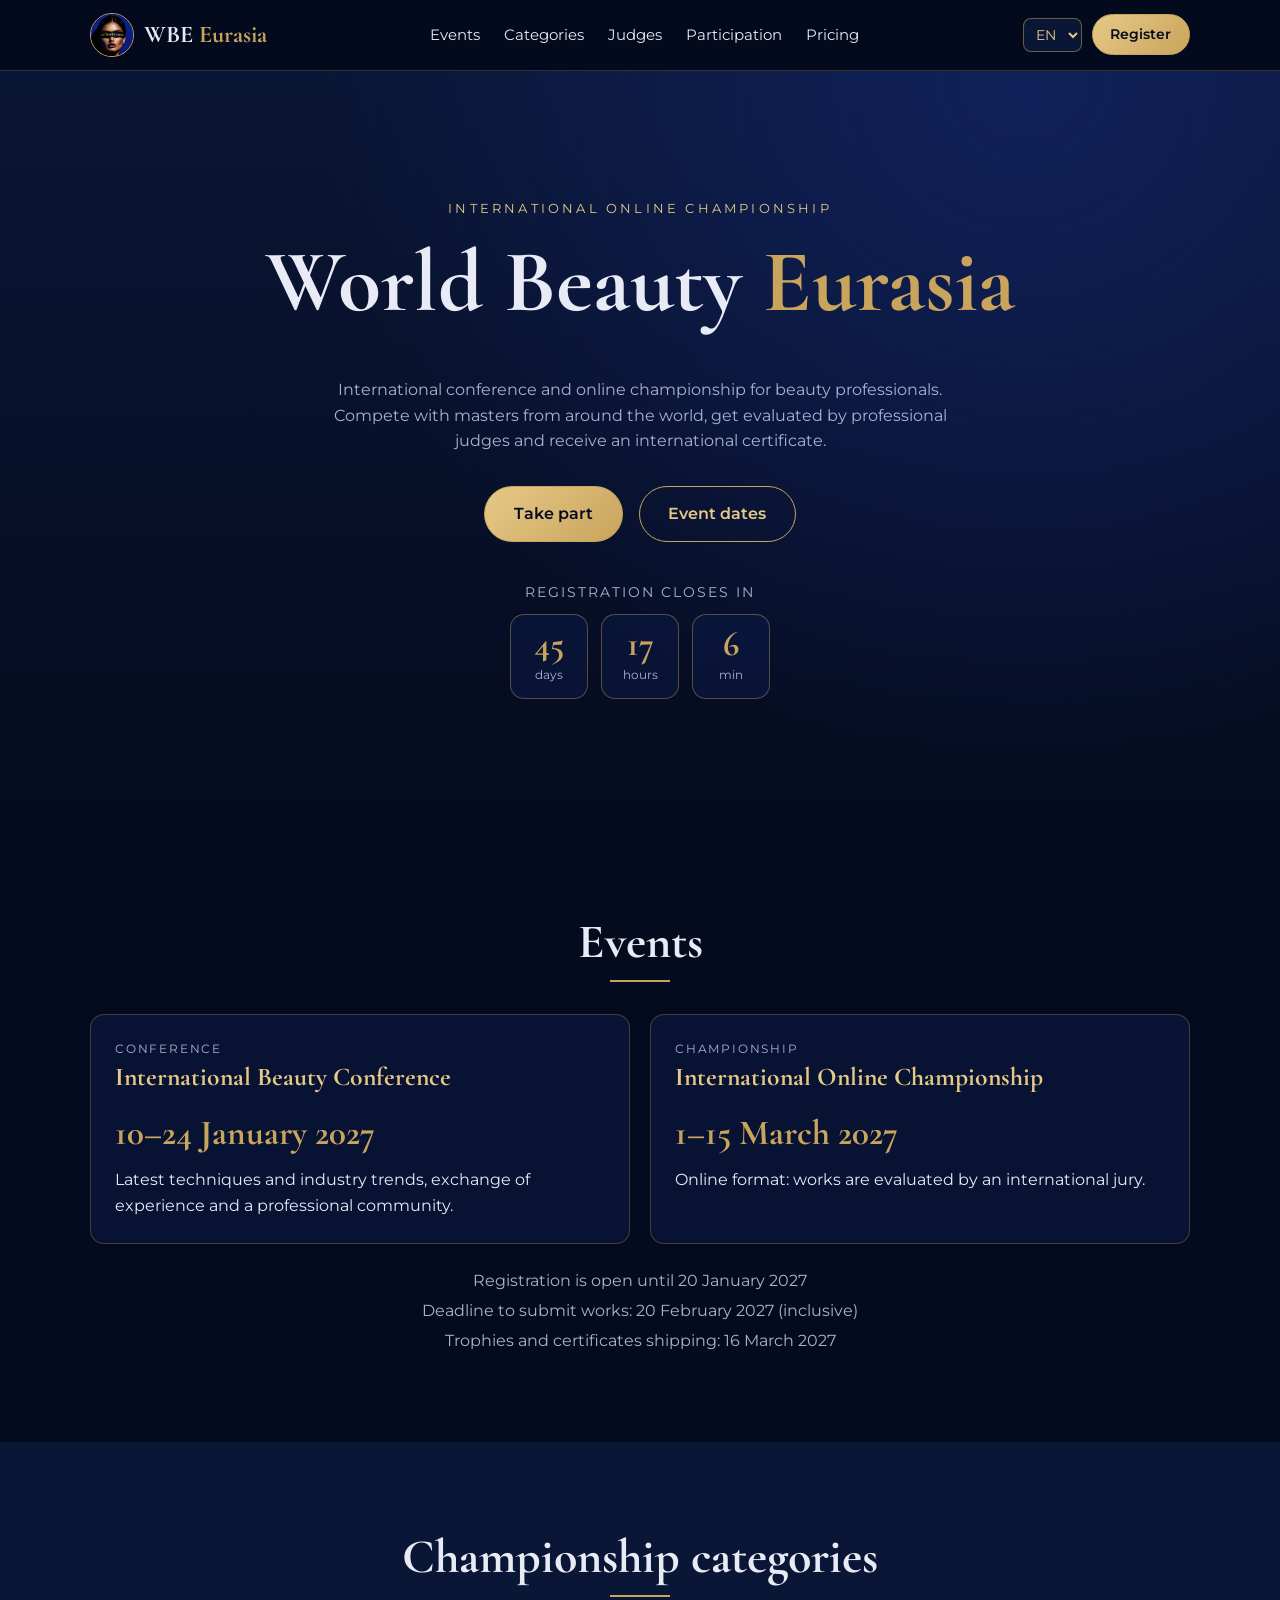
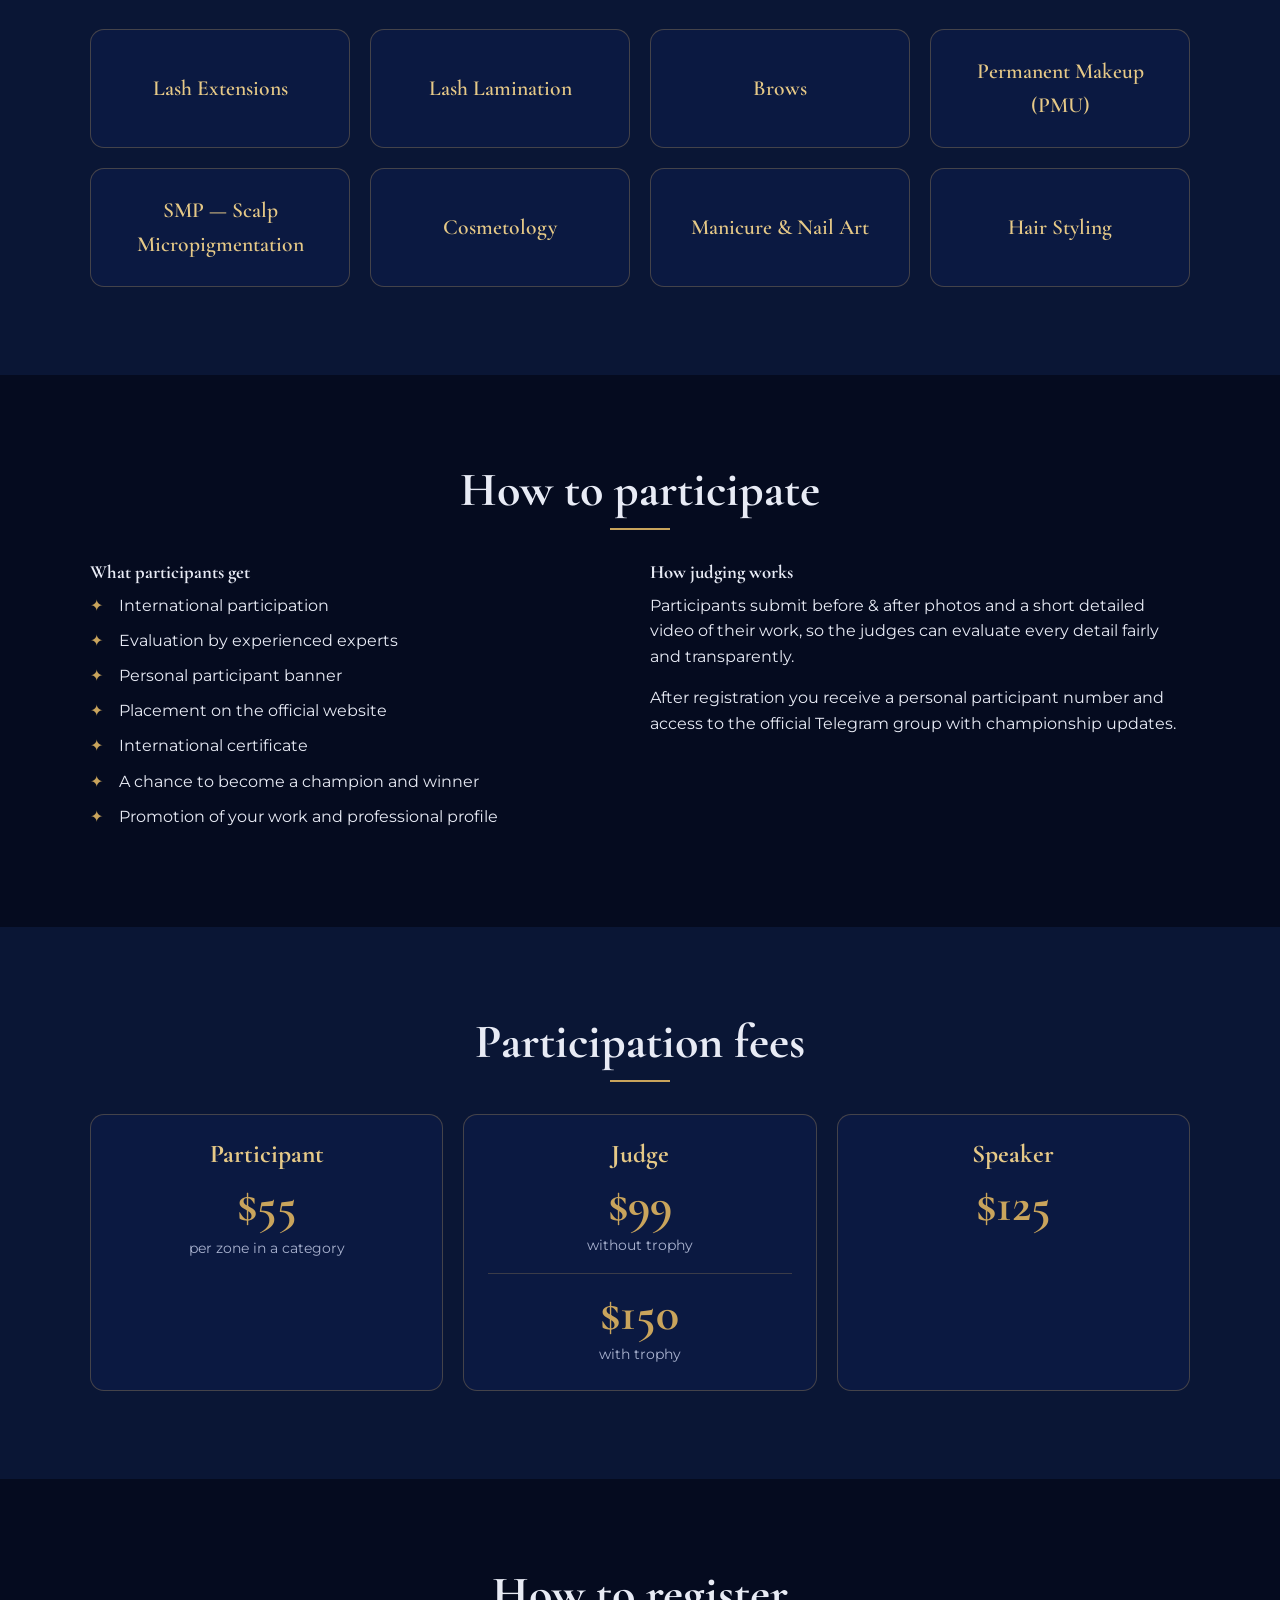
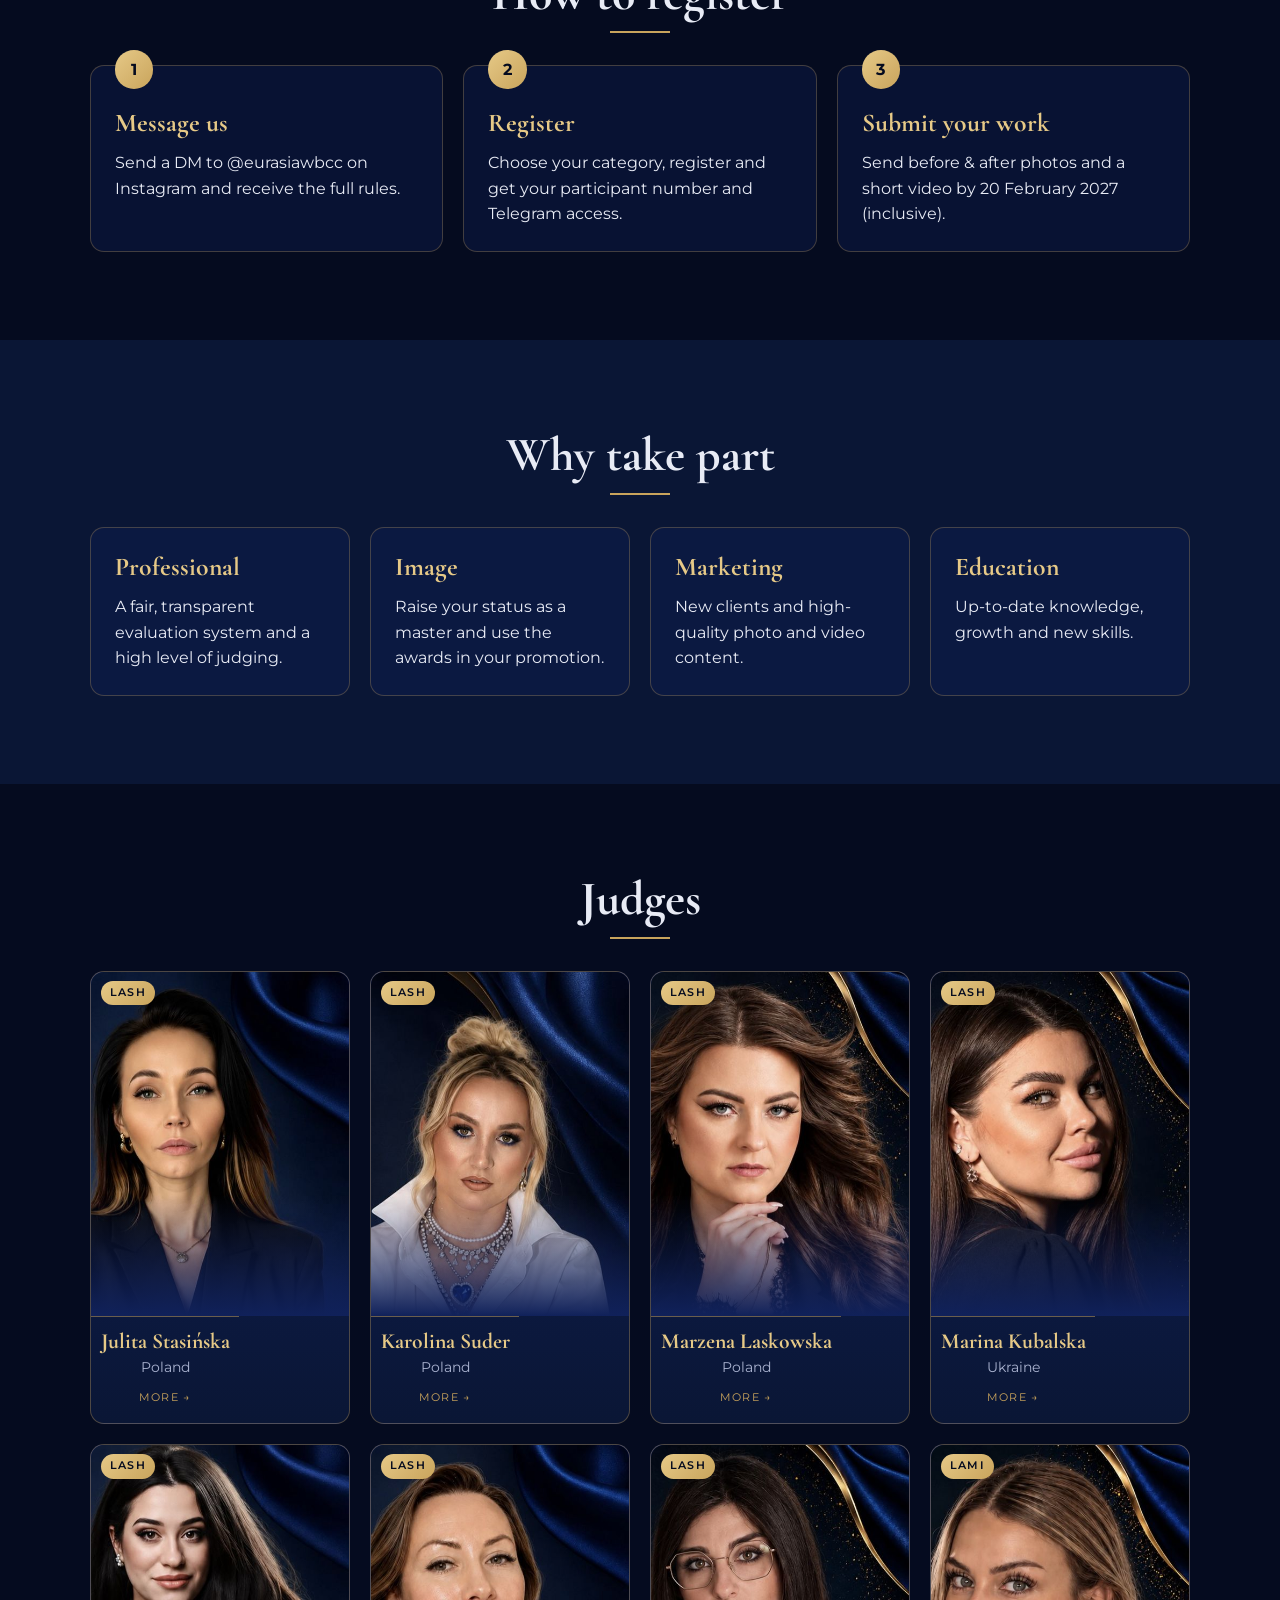
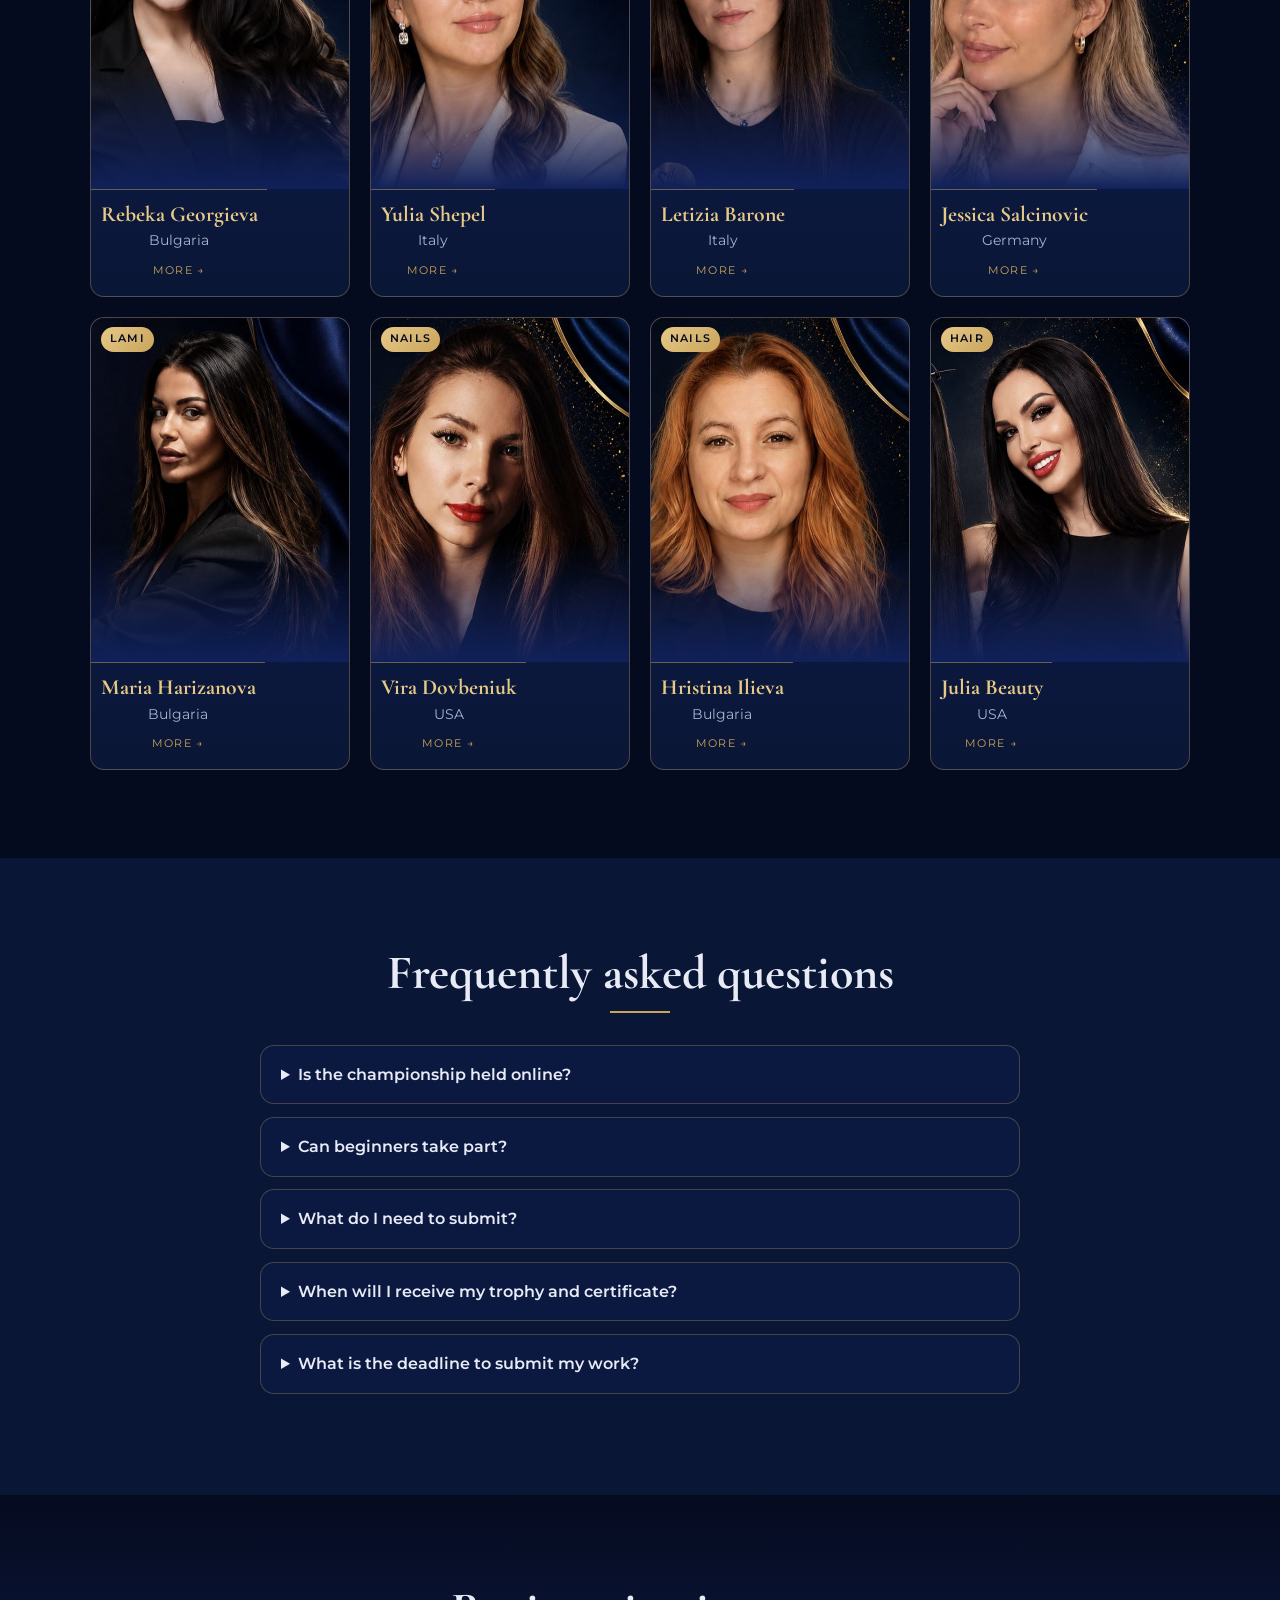
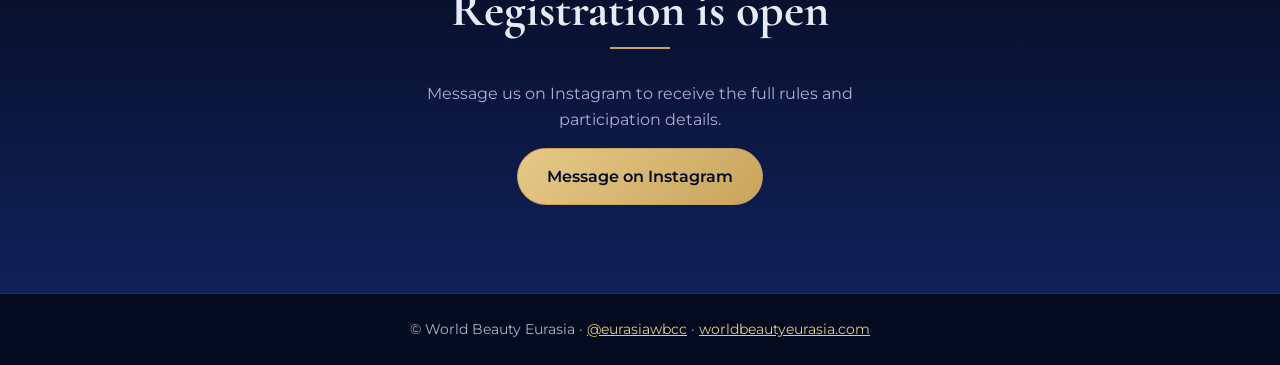
==== index.html @ cf385512 "add files" ====
<!DOCTYPE html>
<html lang="en">
<head>
  <meta charset="UTF-8">
  <meta name="viewport" content="width=device-width, initial-scale=1">
  <title>World Beauty Eurasia — International Online Beauty Championship</title>
  <meta name="description" content="World Beauty Eurasia: international conference and online beauty championship 2027. Lash, Brows, PMU, Nails, Hair and more. Dates, judges, participation.">
  <link rel="icon" type="image/png" href="img/favicon.png">
  <link rel="apple-touch-icon" href="img/logo.jpg">
  <link rel="preconnect" href="https://fonts.googleapis.com">
  <link rel="preconnect" href="https://fonts.gstatic.com" crossorigin>
  <link href="https://fonts.googleapis.com/css2?family=Cormorant+Garamond:wght@500;600;700&family=Montserrat:wght@400;500;600&display=swap" rel="stylesheet">
  <link rel="stylesheet" href="style.css">
  <script src="translations.js" defer></script>
  <script src="script.js" defer></script>
</head>
<body>

  <header class="header">
    <div class="container header__inner">
      <a class="logo" href="#top" aria-label="World Beauty Eurasia">
        <img class="logo__img" src="img/logo.jpg" alt="" width="256" height="256">
        <span class="logo__text">WBE <span class="logo__accent">Eurasia</span></span>
      </a>
      <nav class="nav" id="nav" aria-label="Main navigation">
        <a href="#events" data-i18n="nav.events"></a>
        <a href="#nominations" data-i18n="nav.nominations"></a>
        <a href="#judges" data-i18n="nav.judges"></a>
        <a href="#participation" data-i18n="nav.participation"></a>
        <a href="#pricing" data-i18n="nav.pricing"></a>
        <!-- Эта ссылка видна только в мобильном меню (на узких экранах кнопка в шапке скрыта) -->
        <a class="nav__register" href="#register" data-i18n="nav.register"></a>
      </nav>
      <div class="header__right">
        <select id="lang" class="lang" aria-label="Language">
          <option value="en">EN</option>
          <option value="ru">RU</option>
          <option value="de">DE</option>
          <option value="pl">PL</option>
          <option value="it">IT</option>
          <option value="fr">FR</option>
        </select>
        <a class="btn btn--small header__btn" href="#register" data-i18n="nav.register"></a>
        <button class="burger" id="burger" type="button" aria-expanded="false" aria-controls="nav" data-i18n-aria="nav.menu">
          <span></span><span></span><span></span>
        </button>
      </div>
    </div>
  </header>

  <main id="top">

    <!-- Hero -->
    <section class="hero">
      <div class="container hero__inner">
        <p class="eyebrow" data-i18n="hero.eyebrow"></p>
        <h1>World Beauty <span class="gold">Eurasia</span></h1>
        <p class="hero__text" data-i18n="hero.text"></p>
        <div class="hero__actions">
          <a class="btn" href="#register" data-i18n="hero.cta1"></a>
          <a class="btn btn--outline" href="#events" data-i18n="hero.cta2"></a>
        </div>

        <!-- Обратный отсчёт до конца регистрации (логика в script.js) -->
        <div class="countdown" id="countdown" hidden>
          <p class="countdown__title" data-i18n="count.title"></p>
          <div class="countdown__timer" id="countdown-timer">
            <div><span id="cd-d">0</span><small data-i18n="count.d"></small></div>
            <div><span id="cd-h">0</span><small data-i18n="count.h"></small></div>
            <div><span id="cd-m">0</span><small data-i18n="count.m"></small></div>
          </div>
          <p class="countdown__closed" id="countdown-closed" data-i18n="count.closed" hidden></p>
        </div>
      </div>
    </section>

    <!-- Events -->
    <section class="section" id="events">
      <div class="container">
        <h2 class="section__title" data-i18n="events.title"></h2>
        <div class="grid grid--2">
          <article class="card card--event">
            <p class="card__tag" data-i18n="events.conf.tag"></p>
            <h3 data-i18n="events.conf.name"></h3>
            <p class="card__date" data-i18n="events.conf.date"></p>
            <p data-i18n="events.conf.text"></p>
          </article>
          <article class="card card--event">
            <p class="card__tag" data-i18n="events.champ.tag"></p>
            <h3 data-i18n="events.champ.name"></h3>
            <p class="card__date" data-i18n="events.champ.date"></p>
            <p data-i18n="events.champ.text"></p>
          </article>
        </div>
        <ul class="notes list-reset">
          <li data-i18n="events.deadline"></li>
          <li data-i18n="events.submit"></li>
          <li data-i18n="events.ship"></li>
        </ul>
      </div>
    </section>

    <!-- Nominations -->
    <section class="section section--dark" id="nominations">
      <div class="container">
        <h2 class="section__title" data-i18n="nom.title"></h2>
        <ul class="grid grid--4 list-reset">
          <li class="card card--nom" data-i18n="nom.lash"></li>
          <li class="card card--nom" data-i18n="nom.lami"></li>
          <li class="card card--nom" data-i18n="nom.brows"></li>
          <li class="card card--nom" data-i18n="nom.pmu"></li>
          <li class="card card--nom" data-i18n="nom.smp"></li>
          <li class="card card--nom" data-i18n="nom.cosm"></li>
          <li class="card card--nom" data-i18n="nom.nails"></li>
          <li class="card card--nom" data-i18n="nom.hair"></li>
        </ul>
      </div>
    </section>

    <!-- Participation -->
    <section class="section" id="participation">
      <div class="container">
        <h2 class="section__title" data-i18n="part.title"></h2>
        <div class="grid grid--2">
          <div>
            <h3 data-i18n="part.benefits"></h3>
            <ul class="check-list">
              <li data-i18n="part.b1"></li>
              <li data-i18n="part.b2"></li>
              <li data-i18n="part.b3"></li>
              <li data-i18n="part.b4"></li>
              <li data-i18n="part.b5"></li>
              <li data-i18n="part.b6"></li>
              <li data-i18n="part.b7"></li>
            </ul>
          </div>
          <div>
            <h3 data-i18n="part.eval.title"></h3>
            <p data-i18n="part.eval.text"></p>
            <p data-i18n="part.after"></p>
          </div>
        </div>
      </div>
    </section>

    <!-- Pricing -->
    <section class="section section--dark" id="pricing">
      <div class="container">
        <h2 class="section__title" data-i18n="pricing.title"></h2>
        <div class="grid grid--3">
          <article class="card price-card">
            <h3 data-i18n="pricing.participant"></h3>
            <p class="price-card__amount">$55</p>
            <p class="price-card__note" data-i18n="pricing.perzone"></p>
          </article>
          <article class="card price-card">
            <h3 data-i18n="pricing.judge"></h3>
            <ul class="price-card__rows list-reset">
              <li><span class="price-card__amount">$99</span><small data-i18n="pricing.notrophy"></small></li>
              <li><span class="price-card__amount">$150</span><small data-i18n="pricing.trophy"></small></li>
            </ul>
          </article>
          <article class="card price-card">
            <h3 data-i18n="pricing.speaker"></h3>
            <p class="price-card__amount">$125</p>
          </article>
        </div>
      </div>
    </section>

    <!-- Registration steps -->
    <section class="section">
      <div class="container">
        <h2 class="section__title" data-i18n="steps.title"></h2>
        <ol class="grid grid--3 list-reset steps">
          <li class="card step">
            <span class="step__num" aria-hidden="true">1</span>
            <h3 data-i18n="steps.1.t"></h3>
            <p data-i18n="steps.1.p"></p>
          </li>
          <li class="card step">
            <span class="step__num" aria-hidden="true">2</span>
            <h3 data-i18n="steps.2.t"></h3>
            <p data-i18n="steps.2.p"></p>
          </li>
          <li class="card step">
            <span class="step__num" aria-hidden="true">3</span>
            <h3 data-i18n="steps.3.t"></h3>
            <p data-i18n="steps.3.p"></p>
          </li>
        </ol>
      </div>
    </section>

    <!-- Why participate -->
    <section class="section section--dark">
      <div class="container">
        <h2 class="section__title" data-i18n="why.title"></h2>
        <div class="grid grid--4">
          <article class="card"><h3 data-i18n="why.1.t"></h3><p data-i18n="why.1.p"></p></article>
          <article class="card"><h3 data-i18n="why.2.t"></h3><p data-i18n="why.2.p"></p></article>
          <article class="card"><h3 data-i18n="why.3.t"></h3><p data-i18n="why.3.p"></p></article>
          <article class="card"><h3 data-i18n="why.4.t"></h3><p data-i18n="why.4.p"></p></article>
        </div>
      </div>
    </section>

    <!-- Judges -->
    <section class="section" id="judges">
      <div class="container">
        <h2 class="section__title" data-i18n="judges.title"></h2>
        <!-- Карточка судьи: кнопка открывает окно (dialog внизу страницы). Регалии лежат в скрытых .judge__bio, по блоку на каждый язык (атрибут lang) -->
        <ul class="grid grid--4 list-reset judges">
          <li>
            <button class="judge" type="button">
              <span class="judge__frame">
                <img class="judge__photo" src="img/judges/julita-stasinska.jpg" alt="" width="480" height="640" loading="lazy">
                <span class="judge__role" data-i18n="role.lash"></span>
              </span>
              <span class="judge__info">
                <span class="judge__name">Julita Stasińska</span>
                <span class="judge__meta" data-i18n="c.pl"></span>
                <span class="judge__more" data-i18n="judges.more"></span>
              </span>
            </button>
            <div class="judge__bio" lang="en" hidden>
              <a class="judge__ig" href="https://www.instagram.com/julitastasinska_instructor/" target="_blank" rel="noopener">@julitastasinska_instructor</a>
              <p>Julita Stasińska is a lash stylist, an instructor in lash styling, and the founder of the Diamond Lash brand in Poland. She specializes in creating the „Perfect Line” effect, a technique upon which she has based her own proprietary training programs. Her passion lies in volume styling, creating intensely black lashes, crafting perfectly executed fans, and achieving a flawlessly even lash line.</p>
              <p>In her work, she prioritizes precision, meticulous attention to detail, and the highest quality of execution. She trains lash stylists on a daily basis, helping them refine their techniques and achieve results that are both more aesthetically pleasing and longer-lasting. She is dedicated to sharing her knowledge and experience, inspiring other stylists to pursue continuous professional growth and raise standards within the beauty industry.</p>
            </div>
            <div class="judge__bio" lang="ru" hidden>
              <a class="judge__ig" href="https://www.instagram.com/julitastasinska_instructor/" target="_blank" rel="noopener">@julitastasinska_instructor</a>
              <p>Julita Stasińska — лэшмейкер, инструктор по наращиванию ресниц и основательница бренда Diamond Lash в Польше. Она специализируется на эффекте «Perfect Line» — технике, на которой построены её авторские обучающие программы. Её страсть — объёмное наращивание: насыщенно-чёрные ресницы, идеально выполненные пучки и безупречно ровная линия ресниц.</p>
              <p>В работе она ставит на первое место точность, тщательное внимание к деталям и высочайшее качество исполнения. Каждый день она обучает лэшмейкеров, помогая им совершенствовать технику и добиваться результата, который выглядит эстетичнее и держится дольше. Она с радостью делится знаниями и опытом, вдохновляя других мастеров на постоянный профессиональный рост и повышение стандартов в индустрии красоты.</p>
            </div>
            <div class="judge__bio" lang="de" hidden>
              <a class="judge__ig" href="https://www.instagram.com/julitastasinska_instructor/" target="_blank" rel="noopener">@julitastasinska_instructor</a>
              <p>Julita Stasińska ist Lash-Stylistin, Trainerin für Wimpernverlängerung und Gründerin der Marke Diamond Lash in Polen. Sie ist auf den „Perfect Line“-Effekt spezialisiert – eine Technik, auf der ihre eigenen Schulungsprogramme basieren. Ihre Leidenschaft gilt dem Volumen-Styling: intensiv schwarze Wimpern, perfekt gearbeitete Fächer und eine makellos gleichmäßige Wimpernlinie.</p>
              <p>Bei ihrer Arbeit stehen Präzision, akribische Liebe zum Detail und höchste Ausführungsqualität an erster Stelle. Sie schult täglich Lash-Stylistinnen und hilft ihnen, ihre Technik zu verfeinern und Ergebnisse zu erzielen, die ästhetischer und langlebiger sind. Mit Hingabe gibt sie ihr Wissen und ihre Erfahrung weiter und inspiriert andere Stylistinnen zu stetiger beruflicher Weiterentwicklung und höheren Standards in der Beauty-Branche.</p>
            </div>
            <div class="judge__bio" lang="pl" hidden>
              <a class="judge__ig" href="https://www.instagram.com/julitastasinska_instructor/" target="_blank" rel="noopener">@julitastasinska_instructor</a>
              <p>Julita Stasińska jest stylistką rzęs, instruktorką stylizacji rzęs i założycielką marki Diamond Lash w Polsce. Specjalizuje się w efekcie „Perfect Line” – technice, na której oparła własne autorskie programy szkoleniowe. Jej pasją jest stylizacja objętościowa: intensywnie czarne rzęsy, perfekcyjnie wykonane kępki i idealnie równa linia rzęs.</p>
              <p>W pracy stawia na precyzję, dbałość o każdy szczegół i najwyższą jakość wykonania. Na co dzień szkoli stylistki rzęs, pomagając im doskonalić technikę i osiągać efekty bardziej estetyczne i trwalsze. Chętnie dzieli się wiedzą i doświadczeniem, inspirując inne stylistki do ciągłego rozwoju zawodowego i podnoszenia standardów w branży beauty.</p>
            </div>
            <div class="judge__bio" lang="it" hidden>
              <a class="judge__ig" href="https://www.instagram.com/julitastasinska_instructor/" target="_blank" rel="noopener">@julitastasinska_instructor</a>
              <p>Julita Stasińska è lash stylist, istruttrice di extension ciglia e fondatrice del brand Diamond Lash in Polonia. È specializzata nell&#x27;effetto «Perfect Line», una tecnica su cui ha costruito i propri programmi formativi. La sua passione è il volume: ciglia di un nero intenso, ventagli eseguiti alla perfezione e una linea ciglia impeccabilmente uniforme.</p>
              <p>Nel suo lavoro mette al primo posto la precisione, la cura meticolosa dei dettagli e la massima qualità di esecuzione. Forma ogni giorno lash stylist, aiutandole a perfezionare la tecnica e a ottenere risultati più estetici e duraturi. Condivide con passione le sue conoscenze e la sua esperienza, ispirando altre professioniste a crescere costantemente e ad alzare gli standard del settore beauty.</p>
            </div>
            <div class="judge__bio" lang="fr" hidden>
              <a class="judge__ig" href="https://www.instagram.com/julitastasinska_instructor/" target="_blank" rel="noopener">@julitastasinska_instructor</a>
              <p>Julita Stasińska est styliste de cils, formatrice en extension de cils et fondatrice de la marque Diamond Lash en Pologne. Elle est spécialisée dans l&#x27;effet « Perfect Line », une technique sur laquelle reposent ses propres programmes de formation. Sa passion : le volume, avec des cils d&#x27;un noir intense, des bouquets parfaitement réalisés et une ligne de cils d&#x27;une régularité irréprochable.</p>
              <p>Dans son travail, elle privilégie la précision, une attention minutieuse aux détails et une exécution de la plus haute qualité. Elle forme chaque jour des stylistes de cils et les aide à perfectionner leur technique pour obtenir des résultats plus esthétiques et plus durables. Elle partage volontiers son savoir et son expérience, incitant les autres stylistes à progresser sans cesse et à élever les standards du secteur de la beauté.</p>
            </div>
          </li>
          <li>
            <button class="judge" type="button">
              <span class="judge__frame">
                <img class="judge__photo" src="img/judges/karolina-suder.jpg" alt="" width="480" height="640" loading="lazy">
                <span class="judge__role" data-i18n="role.lash"></span>
              </span>
              <span class="judge__info">
                <span class="judge__name">Karolina Suder</span>
                <span class="judge__meta" data-i18n="c.pl"></span>
                <span class="judge__more" data-i18n="judges.more"></span>
              </span>
            </button>
            <div class="judge__bio" lang="en" hidden>
              <a class="judge__ig" href="https://www.instagram.com/lash_mi_kaja/" target="_blank" rel="noopener">@lash_mi_kaja</a>
              <p class="judge__tagline">Lash Mi Kaja</p>
              <ul>
                <li>Independent Instructor</li>
                <li>Owner of the Lash Mi Kaja salon in Myślenice</li>
                <li>Brand Ambassador Rzesownia_sklep</li>
                <li>Ambassador sabrija_store</li>
                <li>In the beauty industry for 10 years</li>
                <li>Trained as a makeup artist and educator</li>
                <li>Completed studies at the Faculty of Medicine: Trainer Linergist and Cosmetologist</li>
                <li>10-time winner of the Eyelash and Brow Styling Championships Online and In-Person</li>
                <li>1st&nbsp;Place in the Beauty Champions Poll - Eyelash Stylist of the Year in the Małopolska Voivodeship 2020</li>
                <li>In addition to eyelashes and eyebrows, she also specializes in Permanent Makeup.</li>
                <li>She constantly improves her qualifications by participating in conferences and training.</li>
                <li>Junior Judge International Eyelash and Brow Styling Championships Global Lash Brow Action</li>
                <li>Judge Lashes New York online</li>
                <li>Judge Lashes Global Spanish Beauty Cap</li>
                <li>Judge wbc_beauty_champ</li>
                <li>Judge Lash and Brow Talent</li>
                <li>Judge your_awards</li>
                <li>Judge Global Lash Brown Action PLATO</li>
              </ul>
            </div>
            <div class="judge__bio" lang="ru" hidden>
              <a class="judge__ig" href="https://www.instagram.com/lash_mi_kaja/" target="_blank" rel="noopener">@lash_mi_kaja</a>
              <p class="judge__tagline">Lash Mi Kaja</p>
              <ul>
                <li>Независимый инструктор</li>
                <li>Владелица салона Lash Mi Kaja в Мысленице</li>
                <li>Амбассадор бренда Rzesownia_sklep</li>
                <li>Амбассадор sabrija_store</li>
                <li>10 лет в индустрии красоты</li>
                <li>Обучалась как визажист и преподаватель</li>
                <li>Окончила медицинский факультет: тренер-линергист и косметолог</li>
                <li>10-кратная победительница чемпионатов по наращиванию ресниц и оформлению бровей (онлайн и офлайн)</li>
                <li>1-е&nbsp;место в опросе Beauty Champions — «Лэшмейкер года» в Малопольском воеводстве 2020</li>
                <li>Помимо ресниц и бровей, специализируется на перманентном макияже</li>
                <li>Постоянно повышает квалификацию на конференциях и обучениях</li>
                <li>Младший судья международных чемпионатов по наращиванию ресниц и оформлению бровей Global Lash Brow Action</li>
                <li>Судья Lashes New York online</li>
                <li>Судья Lashes Global Spanish Beauty Cap</li>
                <li>Судья wbc_beauty_champ</li>
                <li>Судья Lash and Brow Talent</li>
                <li>Судья your_awards</li>
                <li>Судья Global Lash Brown Action PLATO</li>
              </ul>
            </div>
            <div class="judge__bio" lang="de" hidden>
              <a class="judge__ig" href="https://www.instagram.com/lash_mi_kaja/" target="_blank" rel="noopener">@lash_mi_kaja</a>
              <p class="judge__tagline">Lash Mi Kaja</p>
              <ul>
                <li>Unabhängige Trainerin</li>
                <li>Inhaberin des Salons Lash Mi Kaja in Myślenice</li>
                <li>Markenbotschafterin Rzesownia_sklep</li>
                <li>Botschafterin sabrija_store</li>
                <li>Seit 10 Jahren in der Beauty-Branche</li>
                <li>Ausgebildet als Make-up-Artist und Trainerin</li>
                <li>Studium an der Medizinischen Fakultät: Linergistin-Trainerin und Kosmetikerin</li>
                <li>10-fache Siegerin bei Meisterschaften für Wimpern- und Augenbrauenstyling (online und vor Ort)</li>
                <li>1.&nbsp;Platz bei der Umfrage Beauty Champions – Wimpernstylistin des Jahres in der Woiwodschaft Kleinpolen 2020</li>
                <li>Neben Wimpern und Augenbrauen ist sie auch auf Permanent Make-up spezialisiert.</li>
                <li>Sie bildet sich ständig auf Konferenzen und Schulungen weiter.</li>
                <li>Junior-Jurorin bei den internationalen Meisterschaften für Wimpern- und Augenbrauenstyling Global Lash Brow Action</li>
                <li>Jurorin Lashes New York online</li>
                <li>Jurorin Lashes Global Spanish Beauty Cap</li>
                <li>Jurorin wbc_beauty_champ</li>
                <li>Jurorin Lash and Brow Talent</li>
                <li>Jurorin your_awards</li>
                <li>Jurorin Global Lash Brown Action PLATO</li>
              </ul>
            </div>
            <div class="judge__bio" lang="pl" hidden>
              <a class="judge__ig" href="https://www.instagram.com/lash_mi_kaja/" target="_blank" rel="noopener">@lash_mi_kaja</a>
              <p class="judge__tagline">Lash Mi Kaja</p>
              <ul>
                <li>Niezależna instruktorka</li>
                <li>Właścicielka salonu Lash Mi Kaja w Myślenicach</li>
                <li>Ambasadorka marki Rzesownia_sklep</li>
                <li>Ambasadorka sabrija_store</li>
                <li>10 lat w branży beauty</li>
                <li>Wykształcona jako makijażystka i edukatorka</li>
                <li>Ukończone studia na Wydziale Lekarskim: trener linergistka i kosmetolog</li>
                <li>10-krotna zwyciężczyni Mistrzostw Stylizacji Rzęs i Brwi online i stacjonarnie</li>
                <li>1.&nbsp;miejsce w plebiscycie Beauty Champions – Stylistka Rzęs Roku w województwie małopolskim 2020</li>
                <li>Oprócz rzęs i brwi specjalizuje się także w makijażu permanentnym.</li>
                <li>Stale podnosi kwalifikacje, uczestnicząc w konferencjach i szkoleniach.</li>
                <li>Junior Judge Międzynarodowych Mistrzostw Stylizacji Rzęs i Brwi Global Lash Brow Action</li>
                <li>Sędzia Lashes New York online</li>
                <li>Sędzia Lashes Global Spanish Beauty Cap</li>
                <li>Sędzia wbc_beauty_champ</li>
                <li>Sędzia Lash and Brow Talent</li>
                <li>Sędzia your_awards</li>
                <li>Sędzia Global Lash Brown Action PLATO</li>
              </ul>
            </div>
            <div class="judge__bio" lang="it" hidden>
              <a class="judge__ig" href="https://www.instagram.com/lash_mi_kaja/" target="_blank" rel="noopener">@lash_mi_kaja</a>
              <p class="judge__tagline">Lash Mi Kaja</p>
              <ul>
                <li>Istruttrice indipendente</li>
                <li>Titolare del salone Lash Mi Kaja a Myślenice</li>
                <li>Brand ambassador Rzesownia_sklep</li>
                <li>Ambassador sabrija_store</li>
                <li>Da 10 anni nel settore beauty</li>
                <li>Formata come make-up artist ed educatrice</li>
                <li>Studi presso la Facoltà di Medicina: trainer linergista e cosmetologa</li>
                <li>10 volte vincitrice dei campionati di extension ciglia e styling sopracciglia, online e dal vivo</li>
                <li>1°&nbsp;posto nel sondaggio Beauty Champions – Lash Stylist dell&#x27;anno nel Voivodato della Piccola Polonia 2020</li>
                <li>Oltre a ciglia e sopracciglia, è specializzata anche nel trucco permanente.</li>
                <li>Aggiorna costantemente le sue competenze partecipando a conferenze e corsi.</li>
                <li>Junior judge dei campionati internazionali di extension ciglia e styling sopracciglia Global Lash Brow Action</li>
                <li>Giudice Lashes New York online</li>
                <li>Giudice Lashes Global Spanish Beauty Cap</li>
                <li>Giudice wbc_beauty_champ</li>
                <li>Giudice Lash and Brow Talent</li>
                <li>Giudice your_awards</li>
                <li>Giudice Global Lash Brown Action PLATO</li>
              </ul>
            </div>
            <div class="judge__bio" lang="fr" hidden>
              <a class="judge__ig" href="https://www.instagram.com/lash_mi_kaja/" target="_blank" rel="noopener">@lash_mi_kaja</a>
              <p class="judge__tagline">Lash Mi Kaja</p>
              <ul>
                <li>Formatrice indépendante</li>
                <li>Propriétaire du salon Lash Mi Kaja à Myślenice</li>
                <li>Ambassadrice de la marque Rzesownia_sklep</li>
                <li>Ambassadrice sabrija_store</li>
                <li>10 ans dans le secteur de la beauté</li>
                <li>Formée comme maquilleuse et formatrice</li>
                <li>Études à la Faculté de médecine : formatrice linergiste et cosmétologue</li>
                <li>10 fois lauréate de championnats d&#x27;extension de cils et de restructuration des sourcils, en ligne et en présentiel</li>
                <li>1re&nbsp;place du sondage Beauty Champions – Styliste de cils de l&#x27;année en Petite-Pologne 2020</li>
                <li>En plus des cils et des sourcils, elle est également spécialisée en maquillage permanent.</li>
                <li>Elle se perfectionne en permanence lors de conférences et de formations.</li>
                <li>Juge junior des championnats internationaux de cils et sourcils Global Lash Brow Action</li>
                <li>Juge Lashes New York online</li>
                <li>Juge Lashes Global Spanish Beauty Cap</li>
                <li>Juge wbc_beauty_champ</li>
                <li>Juge Lash and Brow Talent</li>
                <li>Juge your_awards</li>
                <li>Juge Global Lash Brown Action PLATO</li>
              </ul>
            </div>
          </li>
          <li>
            <button class="judge" type="button">
              <span class="judge__frame">
                <img class="judge__photo" src="img/judges/marzena-laskowska.jpg" alt="" width="480" height="640" loading="lazy">
                <span class="judge__role" data-i18n="role.lash"></span>
              </span>
              <span class="judge__info">
                <span class="judge__name">Marzena Laskowska</span>
                <span class="judge__meta" data-i18n="c.pl"></span>
                <span class="judge__more" data-i18n="judges.more"></span>
              </span>
            </button>
            <div class="judge__bio" hidden>
              <a class="judge__ig" href="https://www.instagram.com/lashes.by.laskowska.marzena/" target="_blank" rel="noopener">@lashes.by.laskowska.marzena</a>
            </div>
          </li>
          <li>
            <button class="judge" type="button">
              <span class="judge__frame">
                <img class="judge__photo" src="img/judges/marina-kubalska.jpg" alt="" width="480" height="640" loading="lazy">
                <span class="judge__role" data-i18n="role.lash"></span>
              </span>
              <span class="judge__info">
                <span class="judge__name">Marina Kubalska</span>
                <span class="judge__meta" data-i18n="c.ua"></span>
                <span class="judge__more" data-i18n="judges.more"></span>
              </span>
            </button>
            <div class="judge__bio" lang="en" hidden>
              <a class="judge__ig" href="https://www.instagram.com/kubalskaya_lashmaker/" target="_blank" rel="noopener">@kubalskaya_lashmaker</a>
              <p class="judge__tagline">International Lash Expert • Trainer • Judge • Speaker</p>
              <ul>
                <li>Expert in the EYELINER / “Cat-Eye” effect</li>
                <li>Trainer in foundation courses and advanced professional programs</li>
                <li>International Championship Winner</li>
                <li>Judge at international beauty championships</li>
                <li>Speaker at professional conferences and beauty events</li>
                <li>Over 10 years of professional experience in the beauty industry</li>
                <li>Hundreds of students worldwide, including lash artists who have built successful careers and won prizes at international championships</li>
                <li>Brand Ambassador for Lash Zone</li>
              </ul>
              <p>I don’t simply teach techniques — I share real-world experience, a systematic approach, and professional mindset that help lash artists take their skills and careers to the next level.</p>
            </div>
            <div class="judge__bio" lang="ru" hidden>
              <a class="judge__ig" href="https://www.instagram.com/kubalskaya_lashmaker/" target="_blank" rel="noopener">@kubalskaya_lashmaker</a>
              <p class="judge__tagline">Международный эксперт по ресницам • Тренер • Судья • Спикер</p>
              <ul>
                <li>Эксперт по эффекту EYELINER / «Cat-Eye» («кошачий глаз»)</li>
                <li>Тренер базовых курсов и продвинутых профессиональных программ</li>
                <li>Победительница международных чемпионатов</li>
                <li>Судья международных чемпионатов красоты</li>
                <li>Спикер профессиональных конференций и бьюти-мероприятий</li>
                <li>Более 10 лет профессионального опыта в индустрии красоты</li>
                <li>Сотни учениц по всему миру, в том числе лэшмейкеры, которые построили успешную карьеру и заняли призовые места на международных чемпионатах</li>
                <li>Амбассадор бренда Lash Zone</li>
              </ul>
              <p>Я не просто учу технике — я делюсь реальным опытом, системным подходом и профессиональным мышлением, которые помогают лэшмейкерам вывести навыки и карьеру на новый уровень.</p>
            </div>
            <div class="judge__bio" lang="de" hidden>
              <a class="judge__ig" href="https://www.instagram.com/kubalskaya_lashmaker/" target="_blank" rel="noopener">@kubalskaya_lashmaker</a>
              <p class="judge__tagline">Internationale Lash-Expertin • Trainerin • Jurorin • Speakerin</p>
              <ul>
                <li>Expertin für den EYELINER-/„Cat-Eye“-Effekt</li>
                <li>Trainerin für Grundkurse und fortgeschrittene Profi-Programme</li>
                <li>Siegerin internationaler Meisterschaften</li>
                <li>Jurorin bei internationalen Beauty-Meisterschaften</li>
                <li>Speakerin auf Fachkonferenzen und Beauty-Events</li>
                <li>Über 10 Jahre Berufserfahrung in der Beauty-Branche</li>
                <li>Hunderte Schülerinnen weltweit, darunter Lash-Artists, die erfolgreiche Karrieren aufgebaut und Preise bei internationalen Meisterschaften gewonnen haben</li>
                <li>Markenbotschafterin für Lash Zone</li>
              </ul>
              <p>Ich vermittle nicht nur Techniken – ich teile echte Praxiserfahrung, einen systematischen Ansatz und eine professionelle Denkweise, die Lash-Artists helfen, ihre Fähigkeiten und ihre Karriere auf das nächste Level zu bringen.</p>
            </div>
            <div class="judge__bio" lang="pl" hidden>
              <a class="judge__ig" href="https://www.instagram.com/kubalskaya_lashmaker/" target="_blank" rel="noopener">@kubalskaya_lashmaker</a>
              <p class="judge__tagline">Międzynarodowa ekspertka stylizacji rzęs • Trenerka • Sędzia • Prelegentka</p>
              <ul>
                <li>Ekspertka efektu EYELINER / „Cat-Eye” (kocie oko)</li>
                <li>Trenerka kursów podstawowych i zaawansowanych programów zawodowych</li>
                <li>Zwyciężczyni międzynarodowych mistrzostw</li>
                <li>Sędzia międzynarodowych mistrzostw beauty</li>
                <li>Prelegentka na konferencjach branżowych i wydarzeniach beauty</li>
                <li>Ponad 10 lat doświadczenia zawodowego w branży beauty</li>
                <li>Setki kursantek na całym świecie, w tym stylistki rzęs, które zbudowały udane kariery i zdobywały nagrody na międzynarodowych mistrzostwach</li>
                <li>Ambasadorka marki Lash Zone</li>
              </ul>
              <p>Nie uczę samych technik — dzielę się prawdziwym doświadczeniem, systemowym podejściem i profesjonalnym nastawieniem, które pomagają stylistkom rzęs wynieść umiejętności i karierę na wyższy poziom.</p>
            </div>
            <div class="judge__bio" lang="it" hidden>
              <a class="judge__ig" href="https://www.instagram.com/kubalskaya_lashmaker/" target="_blank" rel="noopener">@kubalskaya_lashmaker</a>
              <p class="judge__tagline">Lash expert internazionale • Trainer • Giudice • Speaker</p>
              <ul>
                <li>Esperta dell&#x27;effetto EYELINER / «Cat-Eye»</li>
                <li>Trainer di corsi base e programmi professionali avanzati</li>
                <li>Vincitrice di campionati internazionali</li>
                <li>Giudice di campionati internazionali di bellezza</li>
                <li>Speaker a conferenze professionali ed eventi beauty</li>
                <li>Oltre 10 anni di esperienza professionale nel settore beauty</li>
                <li>Centinaia di allieve in tutto il mondo, tra cui lash artist che hanno costruito carriere di successo e vinto premi in campionati internazionali</li>
                <li>Brand ambassador di Lash Zone</li>
              </ul>
              <p>Non insegno solo tecniche: condivido esperienza reale, un approccio sistematico e una mentalità professionale che aiutano le lash artist a portare competenze e carriera al livello successivo.</p>
            </div>
            <div class="judge__bio" lang="fr" hidden>
              <a class="judge__ig" href="https://www.instagram.com/kubalskaya_lashmaker/" target="_blank" rel="noopener">@kubalskaya_lashmaker</a>
              <p class="judge__tagline">Experte internationale des cils • Formatrice • Juge • Intervenante</p>
              <ul>
                <li>Experte de l&#x27;effet EYELINER / « Cat-Eye »</li>
                <li>Formatrice pour les cours de base et les programmes professionnels avancés</li>
                <li>Lauréate de championnats internationaux</li>
                <li>Juge de championnats internationaux de beauté</li>
                <li>Intervenante lors de conférences professionnelles et d&#x27;événements beauté</li>
                <li>Plus de 10 ans d&#x27;expérience professionnelle dans le secteur de la beauté</li>
                <li>Des centaines d&#x27;élèves dans le monde, dont des stylistes de cils qui ont bâti de belles carrières et remporté des prix lors de championnats internationaux</li>
                <li>Ambassadrice de la marque Lash Zone</li>
              </ul>
              <p>Je n&#x27;enseigne pas seulement des techniques : je partage une expérience concrète, une approche structurée et un état d&#x27;esprit professionnel qui aident les stylistes de cils à faire passer leurs compétences et leur carrière au niveau supérieur.</p>
            </div>
          </li>
          <li>
            <button class="judge" type="button">
              <span class="judge__frame">
                <img class="judge__photo" src="img/judges/rebeka-georgieva.jpg" alt="" width="480" height="640" loading="lazy">
                <span class="judge__role" data-i18n="role.lash"></span>
              </span>
              <span class="judge__info">
                <span class="judge__name">Rebeka Georgieva</span>
                <span class="judge__meta" data-i18n="c.bg"></span>
                <span class="judge__more" data-i18n="judges.more"></span>
              </span>
            </button>
            <div class="judge__bio" lang="en" hidden>
              <a class="judge__ig" href="https://www.instagram.com/rebecca.volume.lash/" target="_blank" rel="noopener">@rebecca.volume.lash</a>
              <ul>
                <li>Queen of Lashes, Nails &amp; PMU 2025 – 1st&nbsp;Place, Russian Volume</li>
                <li>Queen of Lashes, Nails &amp; PMU 2025 – Queen of Classic Lashes Title</li>
                <li>Queen of Lashes, Nails &amp; PMU 2025 – 3rd&nbsp;Place, Light Volume</li>
                <li>American Beauty Championship 2025 – 1st&nbsp;Place, Classic Lashes</li>
                <li>American Beauty Championship 2025 – 2nd&nbsp;Place, Light Volume</li>
                <li>Supreme Empire 2025 – 1st&nbsp;Place, Classic Lashes</li>
              </ul>
              <p>In addition to competing, I have also been invited as a judge at international events:</p>
              <ul>
                <li>Art Lash &amp; Brow Congress 2025 – Assistant Judge</li>
                <li>Lash and Brow Talent 2026 – Online Judge</li>
                <li>Lash and Brow Talent 2026 – Official Jury Member, Grand Final</li>
                <li>Identity.Beauty. Awards – judge</li>
              </ul>
              <p>My mission is to elevate industry standards, inspire the next generation of lash artists, and contribute to the professional growth of the beauty industry.</p>
            </div>
            <div class="judge__bio" lang="ru" hidden>
              <a class="judge__ig" href="https://www.instagram.com/rebecca.volume.lash/" target="_blank" rel="noopener">@rebecca.volume.lash</a>
              <ul>
                <li>Queen of Lashes, Nails &amp; PMU 2025 — 1-е&nbsp;место, «Русский объём»</li>
                <li>Queen of Lashes, Nails &amp; PMU 2025 — титул «Королева классического наращивания»</li>
                <li>Queen of Lashes, Nails &amp; PMU 2025 — 3-е&nbsp;место, «Лёгкий объём»</li>
                <li>American Beauty Championship 2025 — 1-е&nbsp;место, классическое наращивание</li>
                <li>American Beauty Championship 2025 — 2-е&nbsp;место, «Лёгкий объём»</li>
                <li>Supreme Empire 2025 — 1-е&nbsp;место, классическое наращивание</li>
              </ul>
              <p>Помимо участия в соревнованиях, меня приглашают в жюри международных мероприятий:</p>
              <ul>
                <li>Art Lash &amp; Brow Congress 2025 — помощник судьи</li>
                <li>Lash and Brow Talent 2026 — онлайн-судья</li>
                <li>Lash and Brow Talent 2026 — официальный член жюри, Гранд-финал</li>
                <li>Identity.Beauty. Awards — судья</li>
              </ul>
              <p>Моя миссия — повышать стандарты индустрии, вдохновлять новое поколение лэшмейкеров и вносить вклад в профессиональное развитие индустрии красоты.</p>
            </div>
            <div class="judge__bio" lang="de" hidden>
              <a class="judge__ig" href="https://www.instagram.com/rebecca.volume.lash/" target="_blank" rel="noopener">@rebecca.volume.lash</a>
              <ul>
                <li>Queen of Lashes, Nails &amp; PMU 2025 – 1.&nbsp;Platz, Russian Volume</li>
                <li>Queen of Lashes, Nails &amp; PMU 2025 – Titel „Queen of Classic Lashes“</li>
                <li>Queen of Lashes, Nails &amp; PMU 2025 – 3.&nbsp;Platz, Light Volume</li>
                <li>American Beauty Championship 2025 – 1.&nbsp;Platz, klassische Wimpern</li>
                <li>American Beauty Championship 2025 – 2.&nbsp;Platz, Light Volume</li>
                <li>Supreme Empire 2025 – 1.&nbsp;Platz, klassische Wimpern</li>
              </ul>
              <p>Neben meinen Wettkämpfen wurde ich auch als Jurorin zu internationalen Events eingeladen:</p>
              <ul>
                <li>Art Lash &amp; Brow Congress 2025 – Assistenz-Jurorin</li>
                <li>Lash and Brow Talent 2026 – Online-Jurorin</li>
                <li>Lash and Brow Talent 2026 – offizielles Jurymitglied, Grand Final</li>
                <li>Identity.Beauty. Awards – Jurorin</li>
              </ul>
              <p>Meine Mission ist es, die Standards der Branche zu heben, die nächste Generation von Lash-Artists zu inspirieren und zur beruflichen Entwicklung der Beauty-Branche beizutragen.</p>
            </div>
            <div class="judge__bio" lang="pl" hidden>
              <a class="judge__ig" href="https://www.instagram.com/rebecca.volume.lash/" target="_blank" rel="noopener">@rebecca.volume.lash</a>
              <ul>
                <li>Queen of Lashes, Nails &amp; PMU 2025 – 1.&nbsp;miejsce, Russian Volume</li>
                <li>Queen of Lashes, Nails &amp; PMU 2025 – tytuł Queen of Classic Lashes</li>
                <li>Queen of Lashes, Nails &amp; PMU 2025 – 3.&nbsp;miejsce, Light Volume</li>
                <li>American Beauty Championship 2025 – 1.&nbsp;miejsce, rzęsy klasyczne</li>
                <li>American Beauty Championship 2025 – 2.&nbsp;miejsce, Light Volume</li>
                <li>Supreme Empire 2025 – 1.&nbsp;miejsce, rzęsy klasyczne</li>
              </ul>
              <p>Oprócz startów w zawodach byłam również zapraszana do sędziowania na wydarzeniach międzynarodowych:</p>
              <ul>
                <li>Art Lash &amp; Brow Congress 2025 – asystentka sędziego</li>
                <li>Lash and Brow Talent 2026 – sędzia online</li>
                <li>Lash and Brow Talent 2026 – oficjalna członkini jury, Wielki Finał</li>
                <li>Identity.Beauty. Awards – sędzia</li>
              </ul>
              <p>Moją misją jest podnoszenie standardów branży, inspirowanie nowego pokolenia stylistek rzęs i wspieranie zawodowego rozwoju branży beauty.</p>
            </div>
            <div class="judge__bio" lang="it" hidden>
              <a class="judge__ig" href="https://www.instagram.com/rebecca.volume.lash/" target="_blank" rel="noopener">@rebecca.volume.lash</a>
              <ul>
                <li>Queen of Lashes, Nails &amp; PMU 2025 – 1°&nbsp;posto, Russian Volume</li>
                <li>Queen of Lashes, Nails &amp; PMU 2025 – titolo Queen of Classic Lashes</li>
                <li>Queen of Lashes, Nails &amp; PMU 2025 – 3°&nbsp;posto, Light Volume</li>
                <li>American Beauty Championship 2025 – 1°&nbsp;posto, ciglia classiche</li>
                <li>American Beauty Championship 2025 – 2°&nbsp;posto, Light Volume</li>
                <li>Supreme Empire 2025 – 1°&nbsp;posto, ciglia classiche</li>
              </ul>
              <p>Oltre a gareggiare, sono stata invitata come giudice a eventi internazionali:</p>
              <ul>
                <li>Art Lash &amp; Brow Congress 2025 – giudice assistente</li>
                <li>Lash and Brow Talent 2026 – giudice online</li>
                <li>Lash and Brow Talent 2026 – membro ufficiale della giuria, Gran Finale</li>
                <li>Identity.Beauty. Awards – giudice</li>
              </ul>
              <p>La mia missione è elevare gli standard del settore, ispirare la nuova generazione di lash artist e contribuire alla crescita professionale del mondo beauty.</p>
            </div>
            <div class="judge__bio" lang="fr" hidden>
              <a class="judge__ig" href="https://www.instagram.com/rebecca.volume.lash/" target="_blank" rel="noopener">@rebecca.volume.lash</a>
              <ul>
                <li>Queen of Lashes, Nails &amp; PMU 2025 – 1re&nbsp;place, Russian Volume</li>
                <li>Queen of Lashes, Nails &amp; PMU 2025 – titre Queen of Classic Lashes</li>
                <li>Queen of Lashes, Nails &amp; PMU 2025 – 3e&nbsp;place, Light Volume</li>
                <li>American Beauty Championship 2025 – 1re&nbsp;place, cils classiques</li>
                <li>American Beauty Championship 2025 – 2e&nbsp;place, Light Volume</li>
                <li>Supreme Empire 2025 – 1re&nbsp;place, cils classiques</li>
              </ul>
              <p>En plus de la compétition, j&#x27;ai également été invitée comme juge lors d&#x27;événements internationaux :</p>
              <ul>
                <li>Art Lash &amp; Brow Congress 2025 – juge assistante</li>
                <li>Lash and Brow Talent 2026 – juge en ligne</li>
                <li>Lash and Brow Talent 2026 – membre officielle du jury, Grande Finale</li>
                <li>Identity.Beauty. Awards – juge</li>
              </ul>
              <p>Ma mission est d&#x27;élever les standards du secteur, d&#x27;inspirer la nouvelle génération de stylistes de cils et de contribuer au développement professionnel de l&#x27;industrie de la beauté.</p>
            </div>
          </li>
          <li>
            <button class="judge" type="button">
              <span class="judge__frame">
                <img class="judge__photo" src="img/judges/yulia-shepel.jpg" alt="" width="480" height="640" loading="lazy">
                <span class="judge__role" data-i18n="role.lash"></span>
              </span>
              <span class="judge__info">
                <span class="judge__name">Yulia Shepel</span>
                <span class="judge__meta" data-i18n="c.it"></span>
                <span class="judge__more" data-i18n="judges.more"></span>
              </span>
            </button>
            <div class="judge__bio" lang="en" hidden>
              <a class="judge__ig" href="https://www.instagram.com/imperial_yuliashepel/" target="_blank" rel="noopener">@imperial_yuliashepel</a>
              <p class="judge__tagline">International Lash Artist • Master Trainer • Judge</p>
              <p>An award-winning Lash Artist and internationally recognized Master Trainer, Yulia Shepel is celebrated for her expertise in Brazilian Volume, refined technique and exceptional attention to detail.</p>
              <p>As an Imperial Lash &amp; Brows Trainer and a multi trophy winner, she has earned her place among the respected professionals of the international lash industry.</p>
              <p>Yulia has been invited to judge prestigious beauty championships worldwide, bringing a trained eye for precision, symmetry, creativity and true artistry.</p>
              <p>Experience. Excellence. Vision.</p>
            </div>
            <div class="judge__bio" lang="ru" hidden>
              <a class="judge__ig" href="https://www.instagram.com/imperial_yuliashepel/" target="_blank" rel="noopener">@imperial_yuliashepel</a>
              <p class="judge__tagline">Международный лэшмейкер • Мастер-тренер • Судья</p>
              <p>Отмеченный наградами лэшмейкер и признанный на международном уровне мастер-тренер, Yulia Shepel известна мастерством в бразильском объёме, отточенной техникой и исключительным вниманием к деталям.</p>
              <p>Как тренер Imperial Lash &amp; Brows и многократная обладательница наград, она заслуженно входит в число уважаемых профессионалов международной lash-индустрии.</p>
              <p>Её приглашают в жюри престижных чемпионатов красоты по всему миру: у неё намётанный глаз на точность, симметрию, креативность и настоящее мастерство.</p>
              <p>Опыт. Совершенство. Видение.</p>
            </div>
            <div class="judge__bio" lang="de" hidden>
              <a class="judge__ig" href="https://www.instagram.com/imperial_yuliashepel/" target="_blank" rel="noopener">@imperial_yuliashepel</a>
              <p class="judge__tagline">Internationale Lash-Artistin • Master-Trainerin • Jurorin</p>
              <p>Als preisgekrönte Lash-Artistin und international anerkannte Master-Trainerin ist Yulia Shepel bekannt für ihre Expertise im Brazilian Volume, ihre verfeinerte Technik und ihre außergewöhnliche Liebe zum Detail.</p>
              <p>Als Imperial Lash &amp; Brows Trainerin und mehrfache Pokalgewinnerin hat sie sich ihren Platz unter den angesehenen Profis der internationalen Lash-Branche verdient.</p>
              <p>Yulia wird weltweit als Jurorin zu renommierten Beauty-Meisterschaften eingeladen und bringt ein geschultes Auge für Präzision, Symmetrie, Kreativität und wahre Kunstfertigkeit mit.</p>
              <p>Erfahrung. Exzellenz. Vision.</p>
            </div>
            <div class="judge__bio" lang="pl" hidden>
              <a class="judge__ig" href="https://www.instagram.com/imperial_yuliashepel/" target="_blank" rel="noopener">@imperial_yuliashepel</a>
              <p class="judge__tagline">Międzynarodowa stylistka rzęs • Master Trainer • Sędzia</p>
              <p>Nagradzana stylistka rzęs i uznana na arenie międzynarodowej Master Trainer, Yulia Shepel słynie z mistrzostwa w Brazilian Volume, dopracowanej techniki i wyjątkowej dbałości o szczegóły.</p>
              <p>Jako trenerka Imperial Lash &amp; Brows i wielokrotna zdobywczyni trofeów zasłużenie znalazła się wśród cenionych profesjonalistów międzynarodowej branży rzęsowej.</p>
              <p>Yulia jest zapraszana do sędziowania prestiżowych mistrzostw beauty na całym świecie, wnosząc wyćwiczone oko do oceny precyzji, symetrii, kreatywności i prawdziwego kunsztu.</p>
              <p>Doświadczenie. Doskonałość. Wizja.</p>
            </div>
            <div class="judge__bio" lang="it" hidden>
              <a class="judge__ig" href="https://www.instagram.com/imperial_yuliashepel/" target="_blank" rel="noopener">@imperial_yuliashepel</a>
              <p class="judge__tagline">Lash artist internazionale • Master trainer • Giudice</p>
              <p>Lash artist pluripremiata e master trainer riconosciuta a livello internazionale, Yulia Shepel è apprezzata per la sua maestria nel Brazilian Volume, la tecnica raffinata e un&#x27;eccezionale attenzione ai dettagli.</p>
              <p>Come trainer Imperial Lash &amp; Brows e vincitrice di numerosi trofei, si è guadagnata un posto tra i professionisti più stimati del settore ciglia internazionale.</p>
              <p>Yulia è invitata come giudice a prestigiosi campionati di bellezza in tutto il mondo, portando un occhio allenato per precisione, simmetria, creatività e vera arte.</p>
              <p>Esperienza. Eccellenza. Visione.</p>
            </div>
            <div class="judge__bio" lang="fr" hidden>
              <a class="judge__ig" href="https://www.instagram.com/imperial_yuliashepel/" target="_blank" rel="noopener">@imperial_yuliashepel</a>
              <p class="judge__tagline">Styliste de cils internationale • Master Trainer • Juge</p>
              <p>Styliste de cils primée et Master Trainer reconnue à l&#x27;international, Yulia Shepel est réputée pour son expertise en Brazilian Volume, sa technique raffinée et son attention exceptionnelle aux détails.</p>
              <p>Formatrice Imperial Lash &amp; Brows et lauréate de nombreux trophées, elle s&#x27;est imposée parmi les professionnels respectés de l&#x27;industrie internationale des cils.</p>
              <p>Yulia est invitée à juger de prestigieux championnats de beauté dans le monde entier, avec un œil exercé pour la précision, la symétrie, la créativité et le véritable art.</p>
              <p>Expérience. Excellence. Vision.</p>
            </div>
          </li>
          <li>
            <button class="judge" type="button">
              <span class="judge__frame">
                <img class="judge__photo" src="img/judges/letizia-barone.jpg" alt="" width="480" height="640" loading="lazy">
                <span class="judge__role" data-i18n="role.lash"></span>
              </span>
              <span class="judge__info">
                <span class="judge__name">Letizia Barone</span>
                <span class="judge__meta" data-i18n="c.it"></span>
                <span class="judge__more" data-i18n="judges.more"></span>
              </span>
            </button>
            <div class="judge__bio" hidden>
              <a class="judge__ig" href="https://www.instagram.com/_elle_hub/" target="_blank" rel="noopener">@_elle_hub</a>
            </div>
          </li>
          <li>
            <button class="judge" type="button">
              <span class="judge__frame">
                <img class="judge__photo" src="img/judges/jessica-salcinovic.jpg" alt="" width="480" height="640" loading="lazy">
                <span class="judge__role" data-i18n="role.lami"></span>
              </span>
              <span class="judge__info">
                <span class="judge__name">Jessica Salcinovic</span>
                <span class="judge__meta" data-i18n="c.de"></span>
                <span class="judge__more" data-i18n="judges.more"></span>
              </span>
            </button>
            <div class="judge__bio" lang="en" hidden>
              <a class="judge__ig" href="https://www.instagram.com/lumiere.by.js/" target="_blank" rel="noopener">@lumiere.by.js</a>
              <p class="judge__tagline">Owner of the beauty studio and Academy Lumiere by J.S. in Friedrichshafen</p>
              <p>I have competed in a number of championships myself.</p>
              <ul>
                <li>12 awards won</li>
                <li>including 8 × 1st&nbsp;place</li>
                <li>and 4 × 2nd&nbsp;place</li>
              </ul>
              <p>Because I want to stay part of the competition world and keep growing my expertise, I joined the jury.</p>
              <p>My passion for perfect results turned into expertise.</p>
              <p>Today I live and teach Korean Lash Lift with the highest standards and a lot of heart.</p>
            </div>
            <div class="judge__bio" lang="ru" hidden>
              <a class="judge__ig" href="https://www.instagram.com/lumiere.by.js/" target="_blank" rel="noopener">@lumiere.by.js</a>
              <p class="judge__tagline">Владелица косметологической студии и академии Lumiere by J.S. во Фридрихсхафене</p>
              <p>Я сама участвовала в ряде чемпионатов.</p>
              <ul>
                <li>12 наград</li>
                <li>из них 8 раз — 1-е&nbsp;место</li>
                <li>и 4 раза — 2-е&nbsp;место</li>
              </ul>
              <p>Я хочу и дальше оставаться частью соревнований и развивать свою экспертизу, поэтому стала членом жюри.</p>
              <p>Страсть к идеальному результату переросла в экспертизу.</p>
              <p>Сегодня я живу корейским ламинированием ресниц (Korean Lash Lift) и обучаю ему с максимальной требовательностью и всем сердцем.</p>
            </div>
            <div class="judge__bio" lang="de" hidden>
              <a class="judge__ig" href="https://www.instagram.com/lumiere.by.js/" target="_blank" rel="noopener">@lumiere.by.js</a>
              <p class="judge__tagline">Inhaberin Kosmetikstudio und Academy Lumiere by J.S. in Friedrichshafen</p>
              <p>Ich habe selbst an einigen Wettkämpfen teilgenommen.</p>
              <ul>
                <li>12 Auszeichnungen gewonnen</li>
                <li>davon 8× 1.&nbsp;Platz</li>
                <li>und 4× 2.&nbsp;Platz</li>
              </ul>
              <p>Da ich weiterhin ein Teil des Wettkampfes sein und meine Expertise ausbauen möchte, bin ich ein Teil der Jury geworden.</p>
              <p>Aus Leidenschaft für perfekte Ergebnisse wurde Expertise.</p>
              <p>Heute lebe und lehre ich Korean Lashlift mit höchstem Anspruch und ganz viel Herz.</p>
            </div>
            <div class="judge__bio" lang="pl" hidden>
              <a class="judge__ig" href="https://www.instagram.com/lumiere.by.js/" target="_blank" rel="noopener">@lumiere.by.js</a>
              <p class="judge__tagline">Właścicielka studia kosmetycznego i Akademii Lumiere by J.S. we Friedrichshafen</p>
              <p>Sama brałam udział w wielu zawodach.</p>
              <ul>
                <li>12 zdobytych nagród</li>
                <li>w tym 8× 1.&nbsp;miejsce</li>
                <li>i 4× 2.&nbsp;miejsce</li>
              </ul>
              <p>Ponieważ chcę nadal być częścią zawodów i rozwijać swoją wiedzę, dołączyłam do jury.</p>
              <p>Z pasji do perfekcyjnych efektów narodziła się ekspertyza.</p>
              <p>Dziś żyję Korean Lash Liftem i uczę go z najwyższymi wymaganiami i całym sercem.</p>
            </div>
            <div class="judge__bio" lang="it" hidden>
              <a class="judge__ig" href="https://www.instagram.com/lumiere.by.js/" target="_blank" rel="noopener">@lumiere.by.js</a>
              <p class="judge__tagline">Titolare del centro estetico e dell&#x27;Academy Lumiere by J.S. a Friedrichshafen</p>
              <p>Ho partecipato personalmente a diverse competizioni.</p>
              <ul>
                <li>12 premi vinti</li>
                <li>di cui 8 primi posti</li>
                <li>e 4 secondi posti</li>
              </ul>
              <p>Poiché voglio continuare a far parte delle competizioni e ampliare la mia esperienza, sono entrata a far parte della giuria.</p>
              <p>Dalla passione per i risultati perfetti è nata l&#x27;esperienza.</p>
              <p>Oggi vivo e insegno il Korean Lash Lift con il massimo rigore e tanto cuore.</p>
            </div>
            <div class="judge__bio" lang="fr" hidden>
              <a class="judge__ig" href="https://www.instagram.com/lumiere.by.js/" target="_blank" rel="noopener">@lumiere.by.js</a>
              <p class="judge__tagline">Propriétaire de l&#x27;institut de beauté et de l&#x27;Academy Lumiere by J.S. à Friedrichshafen</p>
              <p>J&#x27;ai moi-même participé à plusieurs compétitions.</p>
              <ul>
                <li>12 récompenses remportées</li>
                <li>dont 8 premières places</li>
                <li>et 4 deuxièmes places</li>
              </ul>
              <p>Comme je souhaite continuer à faire partie de la compétition et développer mon expertise, j&#x27;ai rejoint le jury.</p>
              <p>Ma passion pour des résultats parfaits est devenue une expertise.</p>
              <p>Aujourd&#x27;hui, je vis et j&#x27;enseigne le Korean Lash Lift avec la plus grande exigence et beaucoup de cœur.</p>
            </div>
          </li>
          <li>
            <button class="judge" type="button">
              <span class="judge__frame">
                <img class="judge__photo" src="img/judges/maria-harizanova.jpg" alt="" width="480" height="640" loading="lazy">
                <span class="judge__role" data-i18n="role.lami"></span>
              </span>
              <span class="judge__info">
                <span class="judge__name">Maria Harizanova</span>
                <span class="judge__meta" data-i18n="c.bg"></span>
                <span class="judge__more" data-i18n="judges.more"></span>
              </span>
            </button>
            <div class="judge__bio" hidden>
              <a class="judge__ig" href="https://www.instagram.com/makeup.harizanova/" target="_blank" rel="noopener">@makeup.harizanova</a>
            </div>
          </li>
          <li>
            <button class="judge" type="button">
              <span class="judge__frame">
                <img class="judge__photo" src="img/judges/vira-dovbeniuk.jpg" alt="" width="480" height="640" loading="lazy">
                <span class="judge__role" data-i18n="role.nails"></span>
              </span>
              <span class="judge__info">
                <span class="judge__name">Vira Dovbeniuk</span>
                <span class="judge__meta" data-i18n="c.us"></span>
                <span class="judge__more" data-i18n="judges.more"></span>
              </span>
            </button>
            <div class="judge__bio" lang="en" hidden>
              <a class="judge__ig" href="https://www.instagram.com/vira_nails_chicago/" target="_blank" rel="noopener">@vira_nails_chicago</a>
              <p class="judge__tagline">Professional credentials / regalia</p>
              <ul>
                <li>International Nail Competition Judge</li>
                <li>Nail Educator &amp; Instructor in Chicago</li>
                <li>Professional Nail Artist since 2020</li>
                <li>Licensed Nail Technician / Pedicure Specialist</li>
                <li>Footlogix Certified Professional</li>
                <li>Multiple-time international nail competition winner and medalist</li>
                <li>Nailympia USA, Orlando:
                  <ul>
                    <li>1st&nbsp;Place — Salon Nails</li>
                    <li>3rd&nbsp;Place — Stiletto</li>
                    <li>3rd&nbsp;Place — Joy of Nails</li>
                  </ul>
                </li>
                <li>Beauty Star Championship:
                  <ul>
                    <li>2nd&nbsp;Place — Aquarium French</li>
                    <li>3rd&nbsp;Place — Extreme Nail</li>
                  </ul>
                </li>
                <li>Award winner at Persha Stolytsia International Nail Championship:
                  <ul>
                    <li>1st&nbsp;Place — Salon Nails</li>
                    <li>1st&nbsp;Place — Extreme Nail</li>
                  </ul>
                </li>
                <li>Educator Member of the American Nail Artists Association (ANAA)</li>
                <li>Founder of Marshmallow Beauty Bar NAILS, Chicago</li>
              </ul>
            </div>
            <div class="judge__bio" lang="ru" hidden>
              <a class="judge__ig" href="https://www.instagram.com/vira_nails_chicago/" target="_blank" rel="noopener">@vira_nails_chicago</a>
              <p class="judge__tagline">Профессиональные регалии</p>
              <ul>
                <li>Судья международных конкурсов по маникюру и нейл-арту</li>
                <li>Преподаватель и инструктор по маникюру в Чикаго</li>
                <li>Профессиональный нейл-мастер с 2020 года</li>
                <li>Лицензированный нейл-техник / специалист по педикюру</li>
                <li>Сертифицированный специалист Footlogix</li>
                <li>Многократная победительница и призёр международных конкурсов по маникюру</li>
                <li>Nailympia USA, Орландо:
                  <ul>
                    <li>1-е&nbsp;место — Salon Nails</li>
                    <li>3-е&nbsp;место — Stiletto</li>
                    <li>3-е&nbsp;место — Joy of Nails</li>
                  </ul>
                </li>
                <li>Beauty Star Championship:
                  <ul>
                    <li>2-е&nbsp;место — Aquarium French</li>
                    <li>3-е&nbsp;место — Extreme Nail</li>
                  </ul>
                </li>
                <li>Призёр международного чемпионата по маникюру Persha Stolytsia:
                  <ul>
                    <li>1-е&nbsp;место — Salon Nails</li>
                    <li>1-е&nbsp;место — Extreme Nail</li>
                  </ul>
                </li>
                <li>Член-преподаватель Американской ассоциации нейл-мастеров (ANAA)</li>
                <li>Основательница Marshmallow Beauty Bar NAILS, Чикаго</li>
              </ul>
            </div>
            <div class="judge__bio" lang="de" hidden>
              <a class="judge__ig" href="https://www.instagram.com/vira_nails_chicago/" target="_blank" rel="noopener">@vira_nails_chicago</a>
              <p class="judge__tagline">Berufliche Qualifikationen / Auszeichnungen</p>
              <ul>
                <li>Jurorin bei internationalen Nageldesign-Wettbewerben</li>
                <li>Nageldesign-Dozentin und Trainerin in Chicago</li>
                <li>Professionelle Nageldesignerin seit 2020</li>
                <li>Lizenzierte Nageltechnikerin / Pediküre-Spezialistin</li>
                <li>Footlogix-zertifizierte Fachkraft</li>
                <li>Mehrfache Siegerin und Medaillengewinnerin internationaler Nageldesign-Wettbewerbe</li>
                <li>Nailympia USA, Orlando:
                  <ul>
                    <li>1.&nbsp;Platz — Salon Nails</li>
                    <li>3.&nbsp;Platz — Stiletto</li>
                    <li>3.&nbsp;Platz — Joy of Nails</li>
                  </ul>
                </li>
                <li>Beauty Star Championship:
                  <ul>
                    <li>2.&nbsp;Platz — Aquarium French</li>
                    <li>3.&nbsp;Platz — Extreme Nail</li>
                  </ul>
                </li>
                <li>Preisträgerin der internationalen Nail-Meisterschaft Persha Stolytsia:
                  <ul>
                    <li>1.&nbsp;Platz — Salon Nails</li>
                    <li>1.&nbsp;Platz — Extreme Nail</li>
                  </ul>
                </li>
                <li>Educator-Mitglied der American Nail Artists Association (ANAA)</li>
                <li>Gründerin von Marshmallow Beauty Bar NAILS, Chicago</li>
              </ul>
            </div>
            <div class="judge__bio" lang="pl" hidden>
              <a class="judge__ig" href="https://www.instagram.com/vira_nails_chicago/" target="_blank" rel="noopener">@vira_nails_chicago</a>
              <p class="judge__tagline">Kwalifikacje i osiągnięcia zawodowe</p>
              <ul>
                <li>Sędzia międzynarodowych zawodów stylizacji paznokci</li>
                <li>Edukatorka i instruktorka stylizacji paznokci w Chicago</li>
                <li>Profesjonalna stylistka paznokci od 2020 roku</li>
                <li>Licencjonowana technik paznokci / specjalistka pedicure</li>
                <li>Certyfikowana specjalistka Footlogix</li>
                <li>Wielokrotna zwyciężczyni i medalistka międzynarodowych zawodów stylizacji paznokci</li>
                <li>Nailympia USA, Orlando:
                  <ul>
                    <li>1.&nbsp;miejsce — Salon Nails</li>
                    <li>3.&nbsp;miejsce — Stiletto</li>
                    <li>3.&nbsp;miejsce — Joy of Nails</li>
                  </ul>
                </li>
                <li>Beauty Star Championship:
                  <ul>
                    <li>2.&nbsp;miejsce — Aquarium French</li>
                    <li>3.&nbsp;miejsce — Extreme Nail</li>
                  </ul>
                </li>
                <li>Laureatka Międzynarodowych Mistrzostw Stylizacji Paznokci Persha Stolytsia:
                  <ul>
                    <li>1.&nbsp;miejsce — Salon Nails</li>
                    <li>1.&nbsp;miejsce — Extreme Nail</li>
                  </ul>
                </li>
                <li>Członkini-edukatorka American Nail Artists Association (ANAA)</li>
                <li>Założycielka Marshmallow Beauty Bar NAILS, Chicago</li>
              </ul>
            </div>
            <div class="judge__bio" lang="it" hidden>
              <a class="judge__ig" href="https://www.instagram.com/vira_nails_chicago/" target="_blank" rel="noopener">@vira_nails_chicago</a>
              <p class="judge__tagline">Qualifiche e riconoscimenti professionali</p>
              <ul>
                <li>Giudice di competizioni internazionali di nail art</li>
                <li>Educatrice e istruttrice di onicotecnica a Chicago</li>
                <li>Nail artist professionista dal 2020</li>
                <li>Onicotecnica abilitata / specialista in pedicure</li>
                <li>Professionista certificata Footlogix</li>
                <li>Più volte vincitrice e medagliata in competizioni internazionali di nail art</li>
                <li>Nailympia USA, Orlando:
                  <ul>
                    <li>1°&nbsp;posto — Salon Nails</li>
                    <li>3°&nbsp;posto — Stiletto</li>
                    <li>3°&nbsp;posto — Joy of Nails</li>
                  </ul>
                </li>
                <li>Beauty Star Championship:
                  <ul>
                    <li>2°&nbsp;posto — Aquarium French</li>
                    <li>3°&nbsp;posto — Extreme Nail</li>
                  </ul>
                </li>
                <li>Premiata al campionato internazionale di unghie Persha Stolytsia:
                  <ul>
                    <li>1°&nbsp;posto — Salon Nails</li>
                    <li>1°&nbsp;posto — Extreme Nail</li>
                  </ul>
                </li>
                <li>Socia educatrice dell&#x27;American Nail Artists Association (ANAA)</li>
                <li>Fondatrice di Marshmallow Beauty Bar NAILS, Chicago</li>
              </ul>
            </div>
            <div class="judge__bio" lang="fr" hidden>
              <a class="judge__ig" href="https://www.instagram.com/vira_nails_chicago/" target="_blank" rel="noopener">@vira_nails_chicago</a>
              <p class="judge__tagline">Qualifications et distinctions professionnelles</p>
              <ul>
                <li>Juge de compétitions internationales d&#x27;onglerie</li>
                <li>Formatrice et instructrice en onglerie à Chicago</li>
                <li>Prothésiste ongulaire professionnelle depuis 2020</li>
                <li>Technicienne ongulaire diplômée / spécialiste en pédicure</li>
                <li>Professionnelle certifiée Footlogix</li>
                <li>Plusieurs fois lauréate et médaillée de compétitions internationales d&#x27;onglerie</li>
                <li>Nailympia USA, Orlando :
                  <ul>
                    <li>1re&nbsp;place — Salon Nails</li>
                    <li>3e&nbsp;place — Stiletto</li>
                    <li>3e&nbsp;place — Joy of Nails</li>
                  </ul>
                </li>
                <li>Beauty Star Championship :
                  <ul>
                    <li>2e&nbsp;place — Aquarium French</li>
                    <li>3e&nbsp;place — Extreme Nail</li>
                  </ul>
                </li>
                <li>Lauréate du championnat international d&#x27;onglerie Persha Stolytsia :
                  <ul>
                    <li>1re&nbsp;place — Salon Nails</li>
                    <li>1re&nbsp;place — Extreme Nail</li>
                  </ul>
                </li>
                <li>Membre formatrice de l&#x27;American Nail Artists Association (ANAA)</li>
                <li>Fondatrice de Marshmallow Beauty Bar NAILS, Chicago</li>
              </ul>
            </div>
          </li>
          <li>
            <button class="judge" type="button">
              <span class="judge__frame">
                <img class="judge__photo" src="img/judges/hristina-ilieva.jpg" alt="" width="480" height="640" loading="lazy">
                <span class="judge__role" data-i18n="role.nails"></span>
              </span>
              <span class="judge__info">
                <span class="judge__name">Hristina Ilieva</span>
                <span class="judge__meta" data-i18n="c.bg"></span>
                <span class="judge__more" data-i18n="judges.more"></span>
              </span>
            </button>
            <div class="judge__bio" hidden>
              <a class="judge__ig" href="https://www.instagram.com/ilievabeautyschool/" target="_blank" rel="noopener">@ilievabeautyschool</a>
            </div>
          </li>
          <li>
            <button class="judge" type="button">
              <span class="judge__frame">
                <img class="judge__photo" src="img/judges/julia-beauty.jpg" alt="" width="480" height="640" loading="lazy">
                <span class="judge__role" data-i18n="role.hair"></span>
              </span>
              <span class="judge__info">
                <span class="judge__name">Julia Beauty</span>
                <span class="judge__meta" data-i18n="c.us"></span>
                <span class="judge__more" data-i18n="judges.more"></span>
              </span>
            </button>
            <div class="judge__bio" lang="en" hidden>
              <a class="judge__ig" href="https://www.instagram.com/juliabeauty_sd/" target="_blank" rel="noopener">@juliabeauty_sd</a>
              <ul>
                <li>World Champion 2025 — 1st&nbsp;Place, Thin Hair Category, Hair Extensions Guru Championship 2025</li>
                <li>IBIA Accredited Level 5 International Judge</li>
                <li>International Judge — serving on the judging panels of 12 international beauty championships in 2026</li>
                <li>Author of an Educational Program and Educational Module for TE’ORA Beauty Academy</li>
                <li>Team Leader — International Beauty Championships</li>
                <li>Hair Extension Expert</li>
                <li>Founder &amp; Educator — Julia Beauty Academy</li>
                <li>Beauty Expert of the Year 2026 — 1st&nbsp;Place, UBA 2026 USA</li>
                <li>IBA Beauty Awards XIII — Laureate, Best Hair Extension Innovator</li>
                <li>IBA Beauty Awards XIII — Laureate, Best Natural Look Hair Extension</li>
                <li>National Counselor — HEIDA (Hair Extension Industry Development Association), California, USA</li>
                <li>Professional Member — HEIDA • IBIA • IBPA</li>
                <li>Licensed Cosmetologist — California, USA</li>
                <li>Licensed Cosmetologist — New York, USA</li>
                <li>Author of the professional book “The Architecture of Hair…”</li>
                <li>Creator and Author of 3D Layers Capsules Method™ by Julia Beauty</li>
                <li>International Educator and Speaker in the Hair Extensions Industry</li>
              </ul>
            </div>
            <div class="judge__bio" lang="ru" hidden>
              <a class="judge__ig" href="https://www.instagram.com/juliabeauty_sd/" target="_blank" rel="noopener">@juliabeauty_sd</a>
              <ul>
                <li>Чемпионка мира 2025 — 1-е&nbsp;место в категории Thin Hair («Тонкие волосы»), Hair Extensions Guru Championship 2025</li>
                <li>Международный судья IBIA, аккредитация 5-го уровня</li>
                <li>Международный судья — член жюри 12 международных чемпионатов красоты в 2026 году</li>
                <li>Автор образовательной программы и учебного модуля для TE’ORA Beauty Academy</li>
                <li>Капитан команды — международные чемпионаты красоты</li>
                <li>Эксперт по наращиванию волос</li>
                <li>Основательница и преподаватель — Julia Beauty Academy</li>
                <li>«Бьюти-эксперт года 2026» — 1-е&nbsp;место, UBA 2026 USA</li>
                <li>IBA Beauty Awards XIII — лауреат, Best Hair Extension Innovator</li>
                <li>IBA Beauty Awards XIII — лауреат, Best Natural Look Hair Extension</li>
                <li>Национальный советник HEIDA (Hair Extension Industry Development Association), Калифорния, США</li>
                <li>Профессиональный член HEIDA • IBIA • IBPA</li>
                <li>Лицензированный косметолог — Калифорния, США</li>
                <li>Лицензированный косметолог — Нью-Йорк, США</li>
                <li>Автор профессиональной книги «The Architecture of Hair…»</li>
                <li>Создатель и автор метода 3D Layers Capsules Method™ by Julia Beauty</li>
                <li>Международный преподаватель и спикер в индустрии наращивания волос</li>
              </ul>
            </div>
            <div class="judge__bio" lang="de" hidden>
              <a class="judge__ig" href="https://www.instagram.com/juliabeauty_sd/" target="_blank" rel="noopener">@juliabeauty_sd</a>
              <ul>
                <li>Weltmeisterin 2025 — 1.&nbsp;Platz, Kategorie Thin Hair, Hair Extensions Guru Championship 2025</li>
                <li>IBIA-akkreditierte internationale Jurorin, Level 5</li>
                <li>Internationale Jurorin — in der Jury von 12 internationalen Beauty-Meisterschaften im Jahr 2026</li>
                <li>Autorin eines Bildungsprogramms und Schulungsmoduls für die TE’ORA Beauty Academy</li>
                <li>Teamleiterin — internationale Beauty-Meisterschaften</li>
                <li>Expertin für Haarverlängerung</li>
                <li>Gründerin &amp; Trainerin — Julia Beauty Academy</li>
                <li>Beauty-Expertin des Jahres 2026 — 1.&nbsp;Platz, UBA 2026 USA</li>
                <li>IBA Beauty Awards XIII — Preisträgerin, Best Hair Extension Innovator</li>
                <li>IBA Beauty Awards XIII — Preisträgerin, Best Natural Look Hair Extension</li>
                <li>National Counselor — HEIDA (Hair Extension Industry Development Association), Kalifornien, USA</li>
                <li>Professionelles Mitglied — HEIDA • IBIA • IBPA</li>
                <li>Lizenzierte Kosmetikerin — Kalifornien, USA</li>
                <li>Lizenzierte Kosmetikerin — New York, USA</li>
                <li>Autorin des Fachbuchs „The Architecture of Hair…“</li>
                <li>Entwicklerin und Autorin der 3D Layers Capsules Method™ by Julia Beauty</li>
                <li>Internationale Trainerin und Speakerin in der Haarverlängerungsbranche</li>
              </ul>
            </div>
            <div class="judge__bio" lang="pl" hidden>
              <a class="judge__ig" href="https://www.instagram.com/juliabeauty_sd/" target="_blank" rel="noopener">@juliabeauty_sd</a>
              <ul>
                <li>Mistrzyni Świata 2025 — 1.&nbsp;miejsce, kategoria Thin Hair, Hair Extensions Guru Championship 2025</li>
                <li>Akredytowana sędzia międzynarodowa IBIA, poziom 5</li>
                <li>Sędzia międzynarodowa — w jury 12 międzynarodowych mistrzostw beauty w 2026 roku</li>
                <li>Autorka programu edukacyjnego i modułu szkoleniowego dla TE’ORA Beauty Academy</li>
                <li>Liderka zespołu — międzynarodowe mistrzostwa beauty</li>
                <li>Ekspertka przedłużania włosów</li>
                <li>Założycielka i edukatorka — Julia Beauty Academy</li>
                <li>Ekspertka Beauty Roku 2026 — 1.&nbsp;miejsce, UBA 2026 USA</li>
                <li>IBA Beauty Awards XIII — laureatka, Best Hair Extension Innovator</li>
                <li>IBA Beauty Awards XIII — laureatka, Best Natural Look Hair Extension</li>
                <li>National Counselor — HEIDA (Hair Extension Industry Development Association), Kalifornia, USA</li>
                <li>Członkini HEIDA • IBIA • IBPA</li>
                <li>Licencjonowana kosmetolożka — Kalifornia, USA</li>
                <li>Licencjonowana kosmetolożka — Nowy Jork, USA</li>
                <li>Autorka książki branżowej „The Architecture of Hair…”</li>
                <li>Twórczyni i autorka metody 3D Layers Capsules Method™ by Julia Beauty</li>
                <li>Międzynarodowa edukatorka i prelegentka w branży przedłużania włosów</li>
              </ul>
            </div>
            <div class="judge__bio" lang="it" hidden>
              <a class="judge__ig" href="https://www.instagram.com/juliabeauty_sd/" target="_blank" rel="noopener">@juliabeauty_sd</a>
              <ul>
                <li>Campionessa del mondo 2025 — 1°&nbsp;posto, categoria Thin Hair, Hair Extensions Guru Championship 2025</li>
                <li>Giudice internazionale accreditata IBIA, livello 5</li>
                <li>Giudice internazionale — nelle giurie di 12 campionati internazionali di bellezza nel 2026</li>
                <li>Autrice di un programma formativo e di un modulo didattico per la TE’ORA Beauty Academy</li>
                <li>Team leader — campionati internazionali di bellezza</li>
                <li>Esperta di extension capelli</li>
                <li>Fondatrice ed educatrice — Julia Beauty Academy</li>
                <li>Beauty Expert of the Year 2026 — 1°&nbsp;posto, UBA 2026 USA</li>
                <li>IBA Beauty Awards XIII — premiata, Best Hair Extension Innovator</li>
                <li>IBA Beauty Awards XIII — premiata, Best Natural Look Hair Extension</li>
                <li>National Counselor — HEIDA (Hair Extension Industry Development Association), California, USA</li>
                <li>Membro professionale — HEIDA • IBIA • IBPA</li>
                <li>Cosmetologa abilitata — California, USA</li>
                <li>Cosmetologa abilitata — New York, USA</li>
                <li>Autrice del libro professionale “The Architecture of Hair…”</li>
                <li>Ideatrice e autrice del 3D Layers Capsules Method™ by Julia Beauty</li>
                <li>Educatrice e speaker internazionale nel settore delle extension capelli</li>
              </ul>
            </div>
            <div class="judge__bio" lang="fr" hidden>
              <a class="judge__ig" href="https://www.instagram.com/juliabeauty_sd/" target="_blank" rel="noopener">@juliabeauty_sd</a>
              <ul>
                <li>Championne du monde 2025 — 1re&nbsp;place, catégorie Thin Hair, Hair Extensions Guru Championship 2025</li>
                <li>Juge internationale accréditée IBIA, niveau 5</li>
                <li>Juge internationale — membre du jury de 12 championnats internationaux de beauté en 2026</li>
                <li>Autrice d&#x27;un programme de formation et d&#x27;un module pédagogique pour la TE’ORA Beauty Academy</li>
                <li>Cheffe d&#x27;équipe — championnats internationaux de beauté</li>
                <li>Experte en extensions de cheveux</li>
                <li>Fondatrice et formatrice — Julia Beauty Academy</li>
                <li>Experte beauté de l&#x27;année 2026 — 1re&nbsp;place, UBA 2026 USA</li>
                <li>IBA Beauty Awards XIII — lauréate, Best Hair Extension Innovator</li>
                <li>IBA Beauty Awards XIII — lauréate, Best Natural Look Hair Extension</li>
                <li>National Counselor — HEIDA (Hair Extension Industry Development Association), Californie, États-Unis</li>
                <li>Membre professionnelle — HEIDA • IBIA • IBPA</li>
                <li>Cosmétologue diplômée — Californie, États-Unis</li>
                <li>Cosmétologue diplômée — New York, États-Unis</li>
                <li>Autrice du livre professionnel « The Architecture of Hair… »</li>
                <li>Créatrice et autrice de la 3D Layers Capsules Method™ by Julia Beauty</li>
                <li>Formatrice et intervenante internationale dans le secteur des extensions de cheveux</li>
              </ul>
            </div>
          </li>
        </ul>
      </div>
    </section>

    <!-- FAQ: <details> работает без JavaScript -->
    <section class="section section--dark">
      <div class="container faq">
        <h2 class="section__title" data-i18n="faq.title"></h2>
        <details><summary data-i18n="faq.1.q"></summary><p data-i18n="faq.1.a"></p></details>
        <details><summary data-i18n="faq.2.q"></summary><p data-i18n="faq.2.a"></p></details>
        <details><summary data-i18n="faq.3.q"></summary><p data-i18n="faq.3.a"></p></details>
        <details><summary data-i18n="faq.4.q"></summary><p data-i18n="faq.4.a"></p></details>
        <details><summary data-i18n="faq.5.q"></summary><p data-i18n="faq.5.a"></p></details>
      </div>
    </section>

    <!-- Registration -->
    <section class="section cta" id="register">
      <div class="container cta__inner">
        <h2 class="section__title" data-i18n="cta.title"></h2>
        <p data-i18n="cta.text"></p>
        <a class="btn" href="https://www.instagram.com/eurasiawbcc/" target="_blank" rel="noopener" data-i18n="cta.btn"></a>
      </div>
    </section>

  </main>

  <footer class="footer">
    <div class="container">
      <p>© World Beauty Eurasia · <a href="https://www.instagram.com/eurasiawbcc/" target="_blank" rel="noopener">@eurasiawbcc</a> · <a href="https://www.worldbeautyeurasia.com" target="_blank" rel="noopener">worldbeautyeurasia.com</a></p>
    </div>
  </footer>

  <!-- Окно с регалиями судьи. Наполняется из карточки в script.js -->
  <dialog class="judge-dialog" id="judge-dialog" aria-labelledby="judge-dialog-name">
    <div class="judge-dialog__inner">
      <button class="judge-dialog__close" type="button" data-i18n-aria="judges.close"><span aria-hidden="true">&times;</span></button>
      <div class="judge-dialog__head">
        <img class="judge-dialog__photo" alt="" width="480" height="640">
        <h3 class="judge-dialog__name" id="judge-dialog-name"></h3>
        <p class="judge-dialog__meta"></p>
      </div>
      <div class="judge-dialog__body"></div>
    </div>
  </dialog>

</body>
</html>
---- style.css ----
/* ---------- Переменные ---------- */
:root {
  --navy-900: #050b1f;
  --navy-800: #0a1635;
  --navy-700: #10215a;
  --gold: #c9a45c;
  --gold-light: #e6c987;
  --text: #e8ebf5;
  --muted: #a9b2cf;
  --radius: 14px;
}

/* ---------- Сброс и база ---------- */
*,
*::before,
*::after { box-sizing: border-box; }

html { scroll-behavior: smooth; scroll-padding-top: 72px; }

body {
  margin: 0;
  font-family: "Montserrat", sans-serif;
  line-height: 1.6;
  color: var(--text);
  background: var(--navy-900);
}

h1, h2, h3 {
  font-family: "Cormorant Garamond", serif;
  line-height: 1.15;
  margin: 0 0 .5em;
}

p { margin: 0 0 1em; }
a { color: var(--gold-light); }

/* Атрибут hidden должен скрывать элемент, даже если у класса задан display (flex, grid) */
[hidden] { display: none !important; }
img { max-width: 100%; display: block; }
.list-reset { list-style: none; padding: 0; margin: 0; }

.container {
  width: min(1100px, 100% - 2rem);
  margin-inline: auto;
}

.gold { color: var(--gold); }

/* ---------- Кнопки ---------- */
.btn {
  display: inline-block;
  padding: .9rem 1.8rem;
  border: 1px solid var(--gold);
  border-radius: 999px;
  background: linear-gradient(135deg, var(--gold-light), var(--gold));
  color: var(--navy-900);
  font-weight: 600;
  text-decoration: none;
  transition: transform .2s, box-shadow .2s;
}
.btn:hover { transform: translateY(-2px); box-shadow: 0 8px 24px rgba(201, 164, 92, .35); }
.btn--outline { background: transparent; color: var(--gold-light); }
.btn--small { padding: .5rem 1.1rem; font-size: .9rem; }

/* ---------- Шапка ---------- */
.header {
  position: sticky;
  top: 0;
  z-index: 10;
  background: rgba(5, 11, 31, .92);
  backdrop-filter: blur(8px);
  border-bottom: 1px solid rgba(201, 164, 92, .25);
}
.header__inner {
  display: flex;
  align-items: center;
  justify-content: space-between;
  gap: 1rem;
  padding-block: .8rem;
}
.logo {
  display: inline-flex;
  align-items: center;
  gap: .6rem;
  font-family: "Cormorant Garamond", serif;
  font-size: 1.5rem;
  font-weight: 700;
  color: var(--text);
  text-decoration: none;
  white-space: nowrap;
}
.logo__img {
  width: 44px;
  height: 44px;
  border: 1px solid var(--gold);
  border-radius: 50%;
  object-fit: cover;
}
.logo__accent { color: var(--gold); }

/* Мобильное меню: выпадающая панель под шапкой (шапка position: sticky, поэтому панель привязана к ней) */
.nav {
  display: none;
  position: absolute;
  top: 100%;
  left: 0;
  right: 0;
  flex-direction: column;
  padding: .5rem 1rem 1rem;
  background: var(--navy-900);
  border-bottom: 1px solid rgba(201, 164, 92, .25);
}
.nav.is-open { display: flex; }
.nav a {
  padding: .85rem 0;
  border-bottom: 1px solid rgba(201, 164, 92, .15);
  color: var(--text);
  text-decoration: none;
}
.nav a:hover { color: var(--gold-light); }
.nav .nav__register { color: var(--gold-light); font-weight: 600; border-bottom: 0; }

/* Кнопка-бургер: три полоски, при открытии превращаются в крестик */
.burger {
  display: inline-flex;
  flex-direction: column;
  justify-content: center;
  gap: 5px;
  width: 40px;
  height: 40px;
  padding: 0 9px;
  border: 1px solid rgba(201, 164, 92, .5);
  border-radius: 8px;
  background: transparent;
  cursor: pointer;
}
.burger span {
  display: block;
  height: 2px;
  background: var(--gold-light);
  transition: transform .2s, opacity .2s;
}
.burger[aria-expanded="true"] span:nth-child(1) { transform: translateY(7px) rotate(45deg); }
.burger[aria-expanded="true"] span:nth-child(2) { opacity: 0; }
.burger[aria-expanded="true"] span:nth-child(3) { transform: translateY(-7px) rotate(-45deg); }

/* На телефонах кнопка «Регистрация» живёт внутри меню, чтобы шапка не переполнялась */
.header__btn { display: none; }

/* ---------- Главный экран ---------- */
.hero {
  padding-block: clamp(4rem, 12vw, 8rem);
  text-align: center;
  background:
    radial-gradient(circle at 80% 0%, var(--navy-700), transparent 55%),
    linear-gradient(180deg, var(--navy-800), var(--navy-900));
}
.eyebrow {
  text-transform: uppercase;
  letter-spacing: .25em;
  font-size: .8rem;
  color: var(--gold-light);
}
.hero h1 { font-size: clamp(2.6rem, 9vw, 5.5rem); }
.hero__text { max-width: 620px; margin-inline: auto; color: var(--muted); }
.hero__actions {
  display: flex;
  flex-wrap: wrap;
  justify-content: center;
  gap: 1rem;
  margin-top: 2rem;
}

/* ---------- Секции ---------- */
.section { padding-block: clamp(3rem, 8vw, 5.5rem); }
.section--dark { background: var(--navy-800); }
.section__title {
  font-size: clamp(2rem, 5vw, 3rem);
  text-align: center;
  margin-bottom: 2rem;
}
.section__title::after {
  content: "";
  display: block;
  width: 60px;
  height: 2px;
  margin: .6rem auto 0;
  background: var(--gold);
}

/* ---------- Сетки (mobile-first) ---------- */
.grid { display: grid; gap: 1.25rem; grid-template-columns: 1fr; }

/* ---------- Карточки ---------- */
.card {
  padding: 1.5rem;
  border: 1px solid rgba(201, 164, 92, .3);
  border-radius: var(--radius);
  background: rgba(16, 33, 90, .35);
}
.card h3 { color: var(--gold-light); font-size: 1.6rem; }
.card p:last-child { margin-bottom: 0; }

.card--event .card__tag {
  text-transform: uppercase;
  letter-spacing: .15em;
  font-size: .75rem;
  color: var(--muted);
  margin-bottom: .3rem;
}
.card__date {
  font-family: "Cormorant Garamond", serif;
  font-size: 2.2rem;
  font-weight: 700;
  color: var(--gold);
  margin-bottom: .4rem;
}

/* ---------- Участие ---------- */
.check-list { list-style: none; padding: 0; margin: 0; }
.check-list li {
  position: relative;
  padding-left: 1.8rem;
  margin-bottom: .6rem;
}
.check-list li::before {
  content: "✦";
  position: absolute;
  left: 0;
  color: var(--gold);
}
.price {
  font-family: "Cormorant Garamond", serif;
  font-size: 3rem;
  font-weight: 700;
  color: var(--gold);
  line-height: 1;
}
.price span {
  font-family: "Montserrat", sans-serif;
  font-size: .9rem;
  font-weight: 400;
  color: var(--muted);
}

/* ---------- Жюри ---------- */
/* Сетка судей: на телефоне 2 колонки (иначе 12 больших фото = очень длинная прокрутка) */
.judges { grid-template-columns: repeat(2, 1fr); gap: .9rem; }

/* Карточка-табличка. Это <button>, поэтому сбрасываем стандартный вид кнопки */
.judge {
  display: flex;
  flex-direction: column;
  width: 100%;
  height: 100%;
  padding: 0;
  overflow: hidden;
  border: 1px solid rgba(201, 164, 92, .35);
  border-radius: var(--radius);
  background: linear-gradient(180deg, var(--navy-700), var(--navy-800));
  color: inherit;
  font: inherit;
  text-align: center;
  cursor: pointer;
  transition: transform .25s, border-color .25s, box-shadow .25s;
}
.judge:hover,
.judge:focus-visible {
  transform: translateY(-4px);
  border-color: var(--gold);
  box-shadow: 0 14px 30px rgba(0, 0, 0, .45);
  outline: none;
}

/* Фото на всю ширину карточки, пропорция 3:4 как у портрета */
.judge__frame { position: relative; display: block; overflow: hidden; }
.judge__frame::after {   /* мягкое затемнение снизу, чтобы фото плавно переходило в плашку */
  content: "";
  position: absolute;
  inset: auto 0 0;
  height: 35%;
  background: linear-gradient(transparent, var(--navy-700));
}
.judge__photo {
  display: block;
  width: 100%;
  height: auto;
  aspect-ratio: 3 / 4;
  object-fit: cover;
  transition: transform .5s;
}
.judge:hover .judge__photo { transform: scale(1.05); }

/* Значок номинации в углу фото */
.judge__role {
  position: absolute;
  top: .6rem;
  left: .6rem;
  z-index: 1;
  padding: .2rem .6rem;
  border-radius: 999px;
  background: linear-gradient(135deg, var(--gold-light), var(--gold));
  color: var(--navy-900);
  font-size: .7rem;
  font-weight: 600;
  letter-spacing: .1em;
  text-transform: uppercase;
}

/* Плашка с именем: золотые линии сверху и снизу, как на баннерах */
.judge__info {
  display: flex;
  flex-direction: column;
  align-items: center;
  flex-grow: 1;
  padding: .8rem .6rem 1rem;
  border-top: 1px solid rgba(201, 164, 92, .5);
}
.judge__name {
  font-family: "Cormorant Garamond", serif;
  font-size: 1.2rem;
  font-weight: 700;
  line-height: 1.15;
  color: var(--gold-light);
}
.judge__meta { margin-top: .2rem; color: var(--muted); font-size: .85rem; }
.judge__more {
  margin-top: auto;      /* прижимаем к низу, чтобы кнопки стояли на одной линии */
  padding-top: .6rem;
  font-size: .7rem;
  letter-spacing: .12em;
  text-transform: uppercase;
  color: var(--gold);
}
.judge__more::after { content: " →"; }

/* ---------- Окно с регалиями (<dialog>) ---------- */
.judge-dialog {
  width: min(640px, 100% - 2rem);
  max-height: 85vh;
  padding: 0;
  overflow-y: auto;
  border: 1px solid rgba(201, 164, 92, .4);
  border-radius: var(--radius);
  background: var(--navy-800);
  color: var(--text);
}
.judge-dialog::backdrop { background: rgba(2, 6, 18, .8); }
/* Пока окно открыто, страница под ним не прокручивается */
body:has(.judge-dialog[open]) { overflow: hidden; }

.judge-dialog__inner { position: relative; padding: 2.5rem 1.5rem 1.5rem; }
.judge-dialog__close {
  position: absolute;
  top: .75rem;
  right: .75rem;
  width: 40px;
  height: 40px;
  border: 1px solid rgba(201, 164, 92, .5);
  border-radius: 50%;
  background: transparent;
  color: var(--gold-light);
  font-size: 1.5rem;
  line-height: 1;
  cursor: pointer;
}
.judge-dialog__head { text-align: center; }
.judge-dialog__photo {
  width: 180px;
  height: auto;
  aspect-ratio: 3 / 4;
  margin: 0 auto 1rem;
  border: 1px solid var(--gold);
  border-radius: var(--radius);
  object-fit: cover;
}
.judge-dialog__name { font-size: 2rem; color: var(--gold-light); margin-bottom: .2rem; }
.judge-dialog__meta { color: var(--muted); margin-bottom: .5rem; }

.judge-dialog__body { font-size: .95rem; }
.judge-dialog__body .judge__ig {
  display: block;
  margin-bottom: 1.25rem;
  text-align: center;
  font-weight: 600;
}
.judge__tagline {
  font-size: .8rem;
  letter-spacing: .12em;
  text-transform: uppercase;
  text-align: center;
  color: var(--gold-light);
}
.judge-dialog__body ul { margin: 0 0 1em; padding-left: 1.2rem; }
.judge-dialog__body ul ul { margin: .35rem 0 0; }
.judge-dialog__body li + li { margin-top: .4rem; }
.judge-dialog__body li::marker { color: var(--gold); }

/* ---------- Призыв к действию ---------- */
.cta { text-align: center; background: linear-gradient(180deg, var(--navy-900), var(--navy-700)); }
.cta__inner p { max-width: 520px; margin-inline: auto; color: var(--muted); }

/* ---------- Подвал ---------- */
.footer {
  padding-block: 1.5rem;
  text-align: center;
  font-size: .9rem;
  color: var(--muted);
  border-top: 1px solid rgba(201, 164, 92, .25);
}
.footer p { margin: 0; }

/* ---------- Переключатель языка ---------- */
.header__right { display: flex; align-items: center; gap: .6rem; }
.lang {
  padding: .45rem .5rem;
  border: 1px solid rgba(201, 164, 92, .5);
  border-radius: 8px;
  background: var(--navy-800);
  color: var(--gold-light);
  font: inherit;
  font-size: .85rem;
  cursor: pointer;
}

/* ---------- Номинации и заметки ---------- */
.card--nom {
  display: grid;
  place-items: center;
  min-height: 90px;
  text-align: center;
  font-family: "Cormorant Garamond", serif;
  font-size: 1.35rem;
  font-weight: 600;
  color: var(--gold-light);
}
.notes {
  margin-top: 1.5rem;
  text-align: center;
  color: var(--muted);
}
.notes li + li { margin-top: .3rem; }

/* ---------- Обратный отсчёт ---------- */
.countdown { margin-top: 2.5rem; }
.countdown__title {
  margin-bottom: .6rem;
  font-size: .85rem;
  letter-spacing: .15em;
  text-transform: uppercase;
  color: var(--muted);
}
.countdown__timer { display: flex; justify-content: center; gap: .8rem; }
.countdown__timer div {
  min-width: 78px;
  padding: .7rem .5rem;
  border: 1px solid rgba(201, 164, 92, .4);
  border-radius: var(--radius);
  background: rgba(16, 33, 90, .35);
}
.countdown__timer span {
  display: block;
  font-family: "Cormorant Garamond", serif;
  font-size: 2.2rem;
  font-weight: 700;
  line-height: 1;
  color: var(--gold);
}
.countdown__timer small { font-size: .75rem; color: var(--muted); }
.countdown__closed { color: var(--gold-light); font-weight: 600; }

/* ---------- Шаги регистрации ---------- */
.step { position: relative; padding-top: 2.6rem; }
.step__num {
  position: absolute;
  top: -1rem;
  left: 1.5rem;
  display: grid;
  place-items: center;
  width: 2.4rem;
  aspect-ratio: 1;
  border-radius: 50%;
  background: linear-gradient(135deg, var(--gold-light), var(--gold));
  color: var(--navy-900);
  font-weight: 700;
}

/* ---------- FAQ ---------- */
.faq { max-width: 760px; }
.faq details {
  margin-bottom: .8rem;
  border: 1px solid rgba(201, 164, 92, .3);
  border-radius: var(--radius);
  background: rgba(16, 33, 90, .35);
}
.faq summary {
  padding: 1rem 1.25rem;
  font-weight: 600;
  cursor: pointer;
  list-style-position: inside;
}
.faq summary:hover { color: var(--gold-light); }
.faq details p { margin: 0; padding: 0 1.25rem 1rem; color: var(--muted); }

/* ---------- Цены ---------- */
.price-card { text-align: center; }
.price-card h3 { margin-bottom: .8rem; }
.price-card__amount {
  margin: 0;
  font-family: "Cormorant Garamond", serif;
  font-size: 3rem;
  font-weight: 700;
  line-height: 1;
  color: var(--gold);
}
.price-card__note,
.price-card__rows small { color: var(--muted); font-size: .9rem; }
.price-card__note { margin-top: .5rem; }
.price-card__rows li + li {
  margin-top: 1rem;
  padding-top: 1rem;
  border-top: 1px solid rgba(201, 164, 92, .25);
}
.price-card__rows small { display: block; margin-top: .3rem; }

/* ---------- Очень узкие телефоны (до 360px) ---------- */
@media (max-width: 359px) {
  .logo { font-size: 1.2rem; gap: .45rem; }
  .logo__img { width: 36px; height: 36px; }
  .header__inner { gap: .5rem; }
  .header__right { gap: .4rem; }
  .btn--small { padding: .45rem .8rem; font-size: .85rem; }
}

/* ---------- Большой телефон: кнопка регистрации возвращается в шапку ---------- */
@media (min-width: 480px) {
  .header__btn { display: inline-block; }
  .nav .nav__register { display: none; }
}

/* ---------- Планшет ---------- */
@media (min-width: 640px) {
  .grid--2 { grid-template-columns: repeat(2, 1fr); }
  .grid--3 { grid-template-columns: repeat(3, 1fr); }
  .grid--4 { grid-template-columns: repeat(2, 1fr); }
  .judges { grid-template-columns: repeat(3, 1fr); gap: 1.25rem; }
  .judge__name { font-size: 1.35rem; }
}

/* ---------- Десктоп ---------- */
@media (min-width: 900px) {
  /* Десктоп: меню снова в одну строку, бургер не нужен */
  .burger { display: none; }
  .nav {
    display: flex;
    position: static;
    flex-direction: row;
    gap: 1.5rem;
    padding: 0;
    background: none;
    border-bottom: 0;
  }
  .nav a { padding: 0; border-bottom: 0; font-size: .95rem; }
  .grid--4 { grid-template-columns: repeat(4, 1fr); }
}
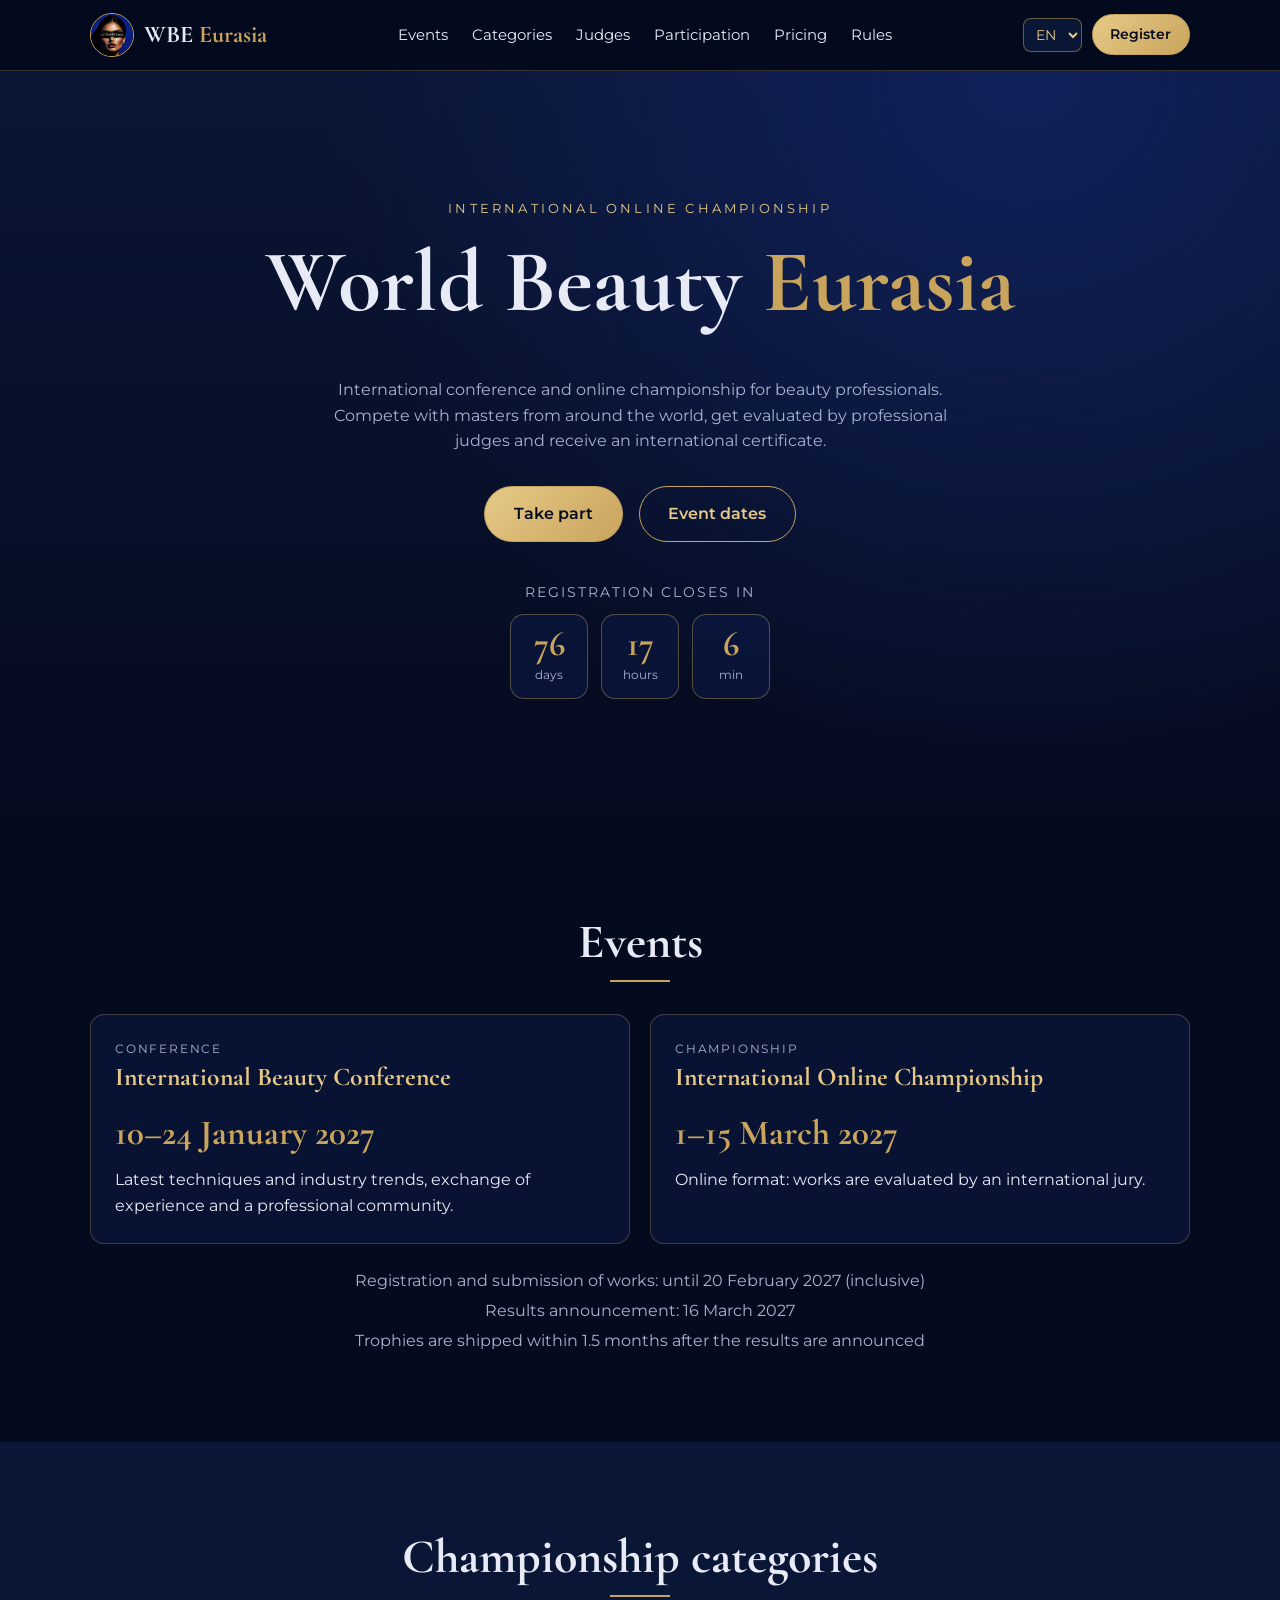
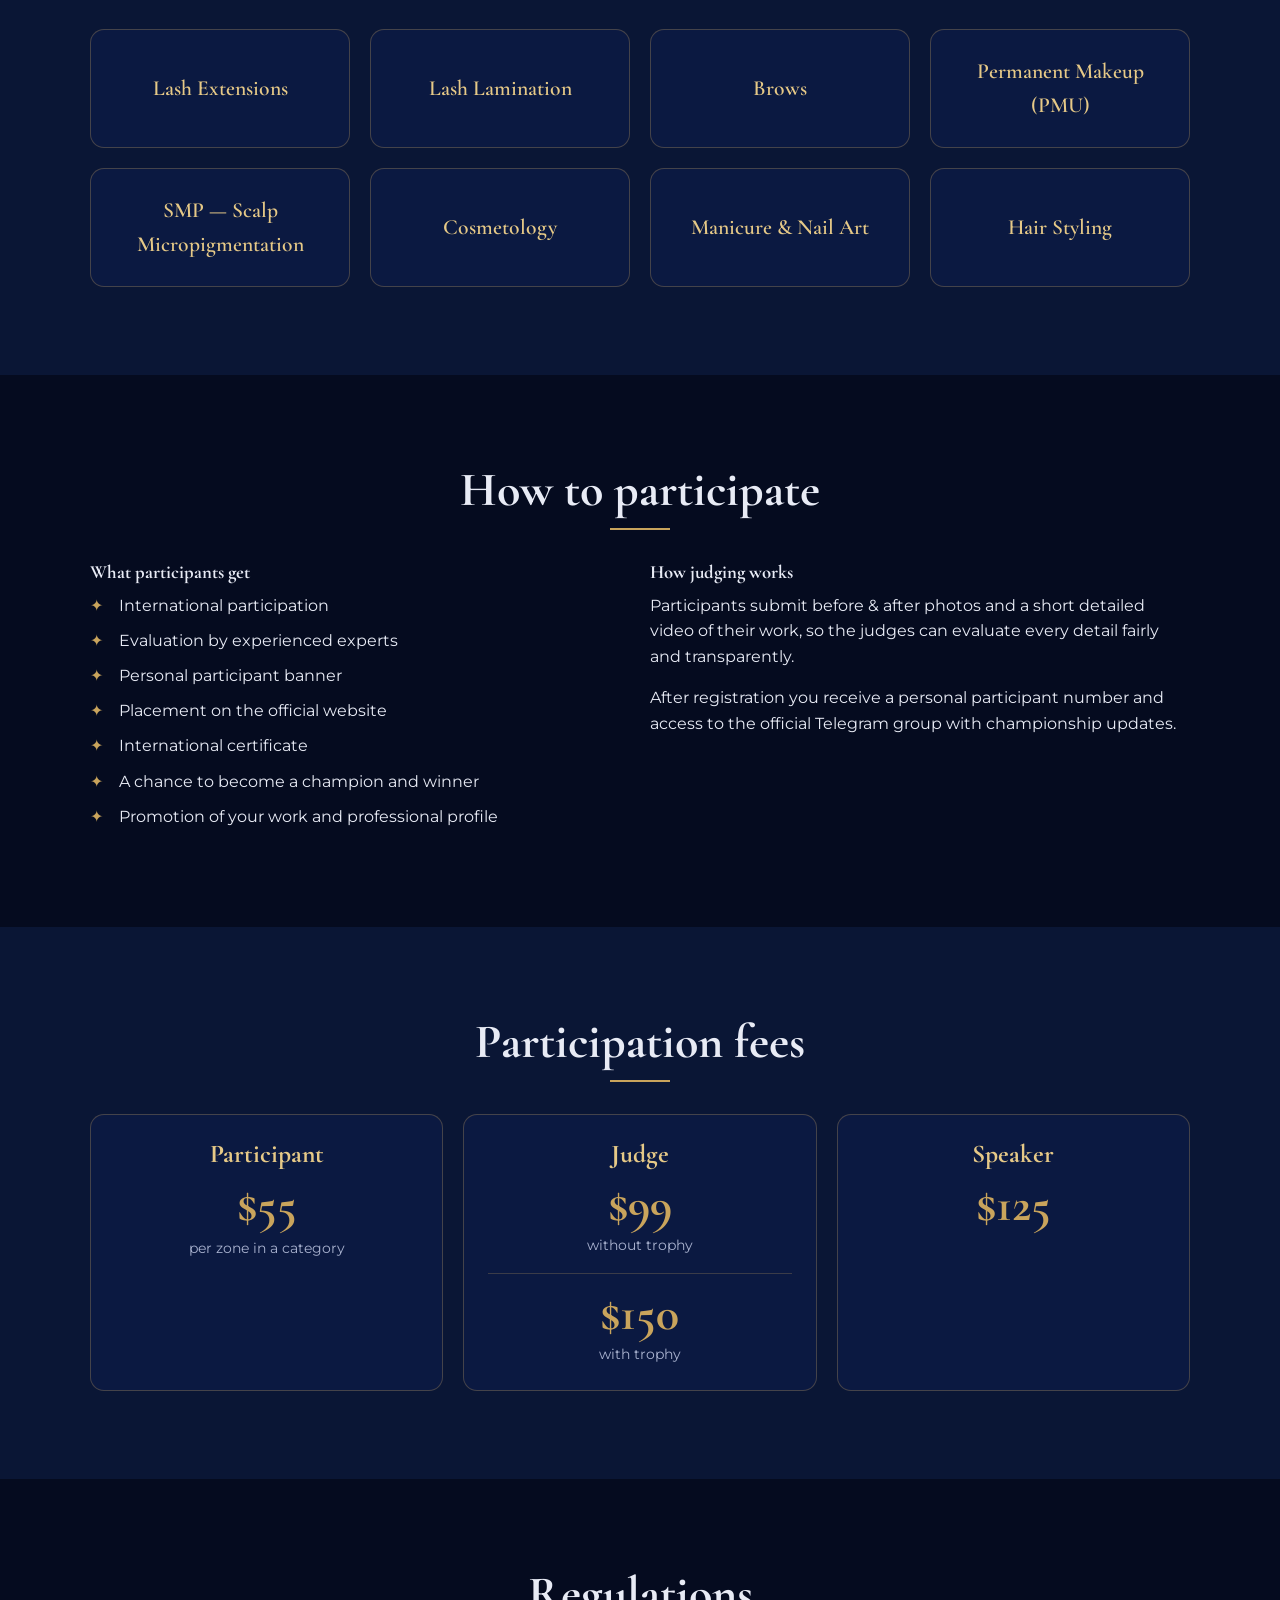
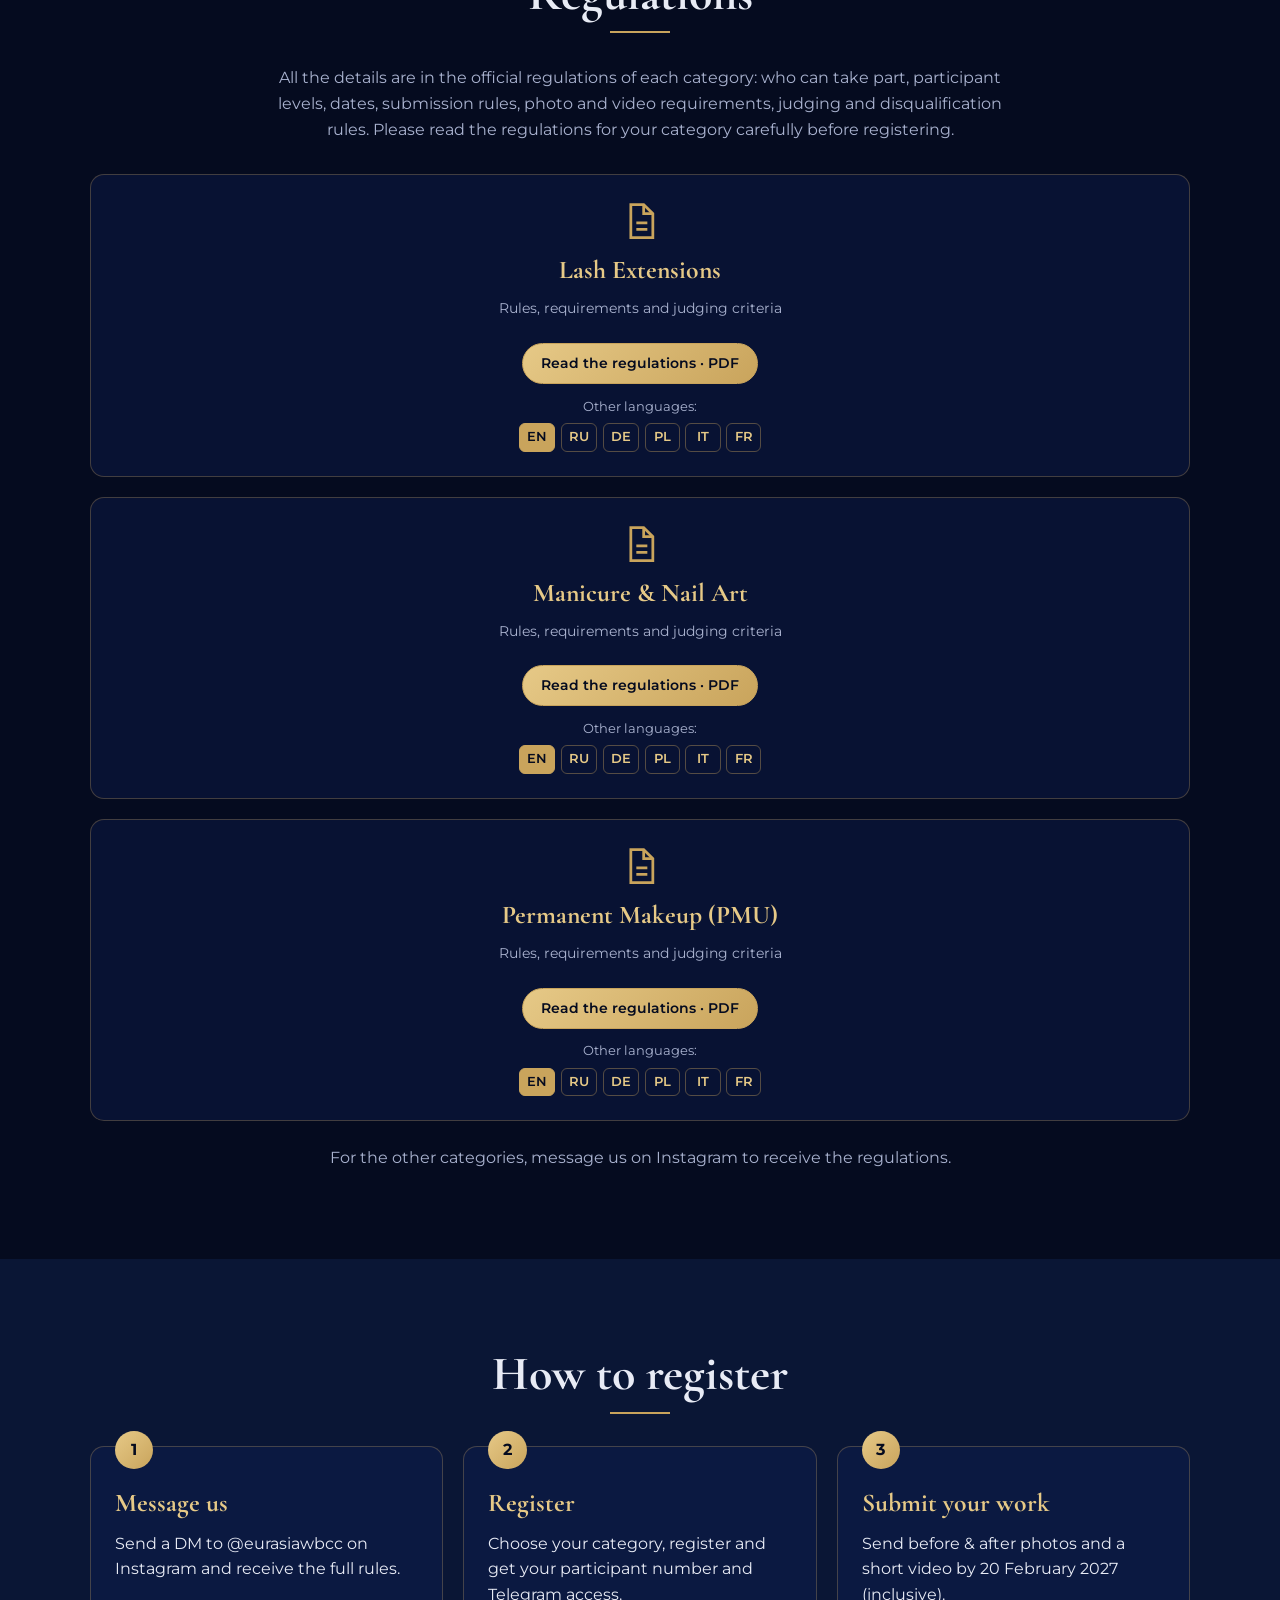
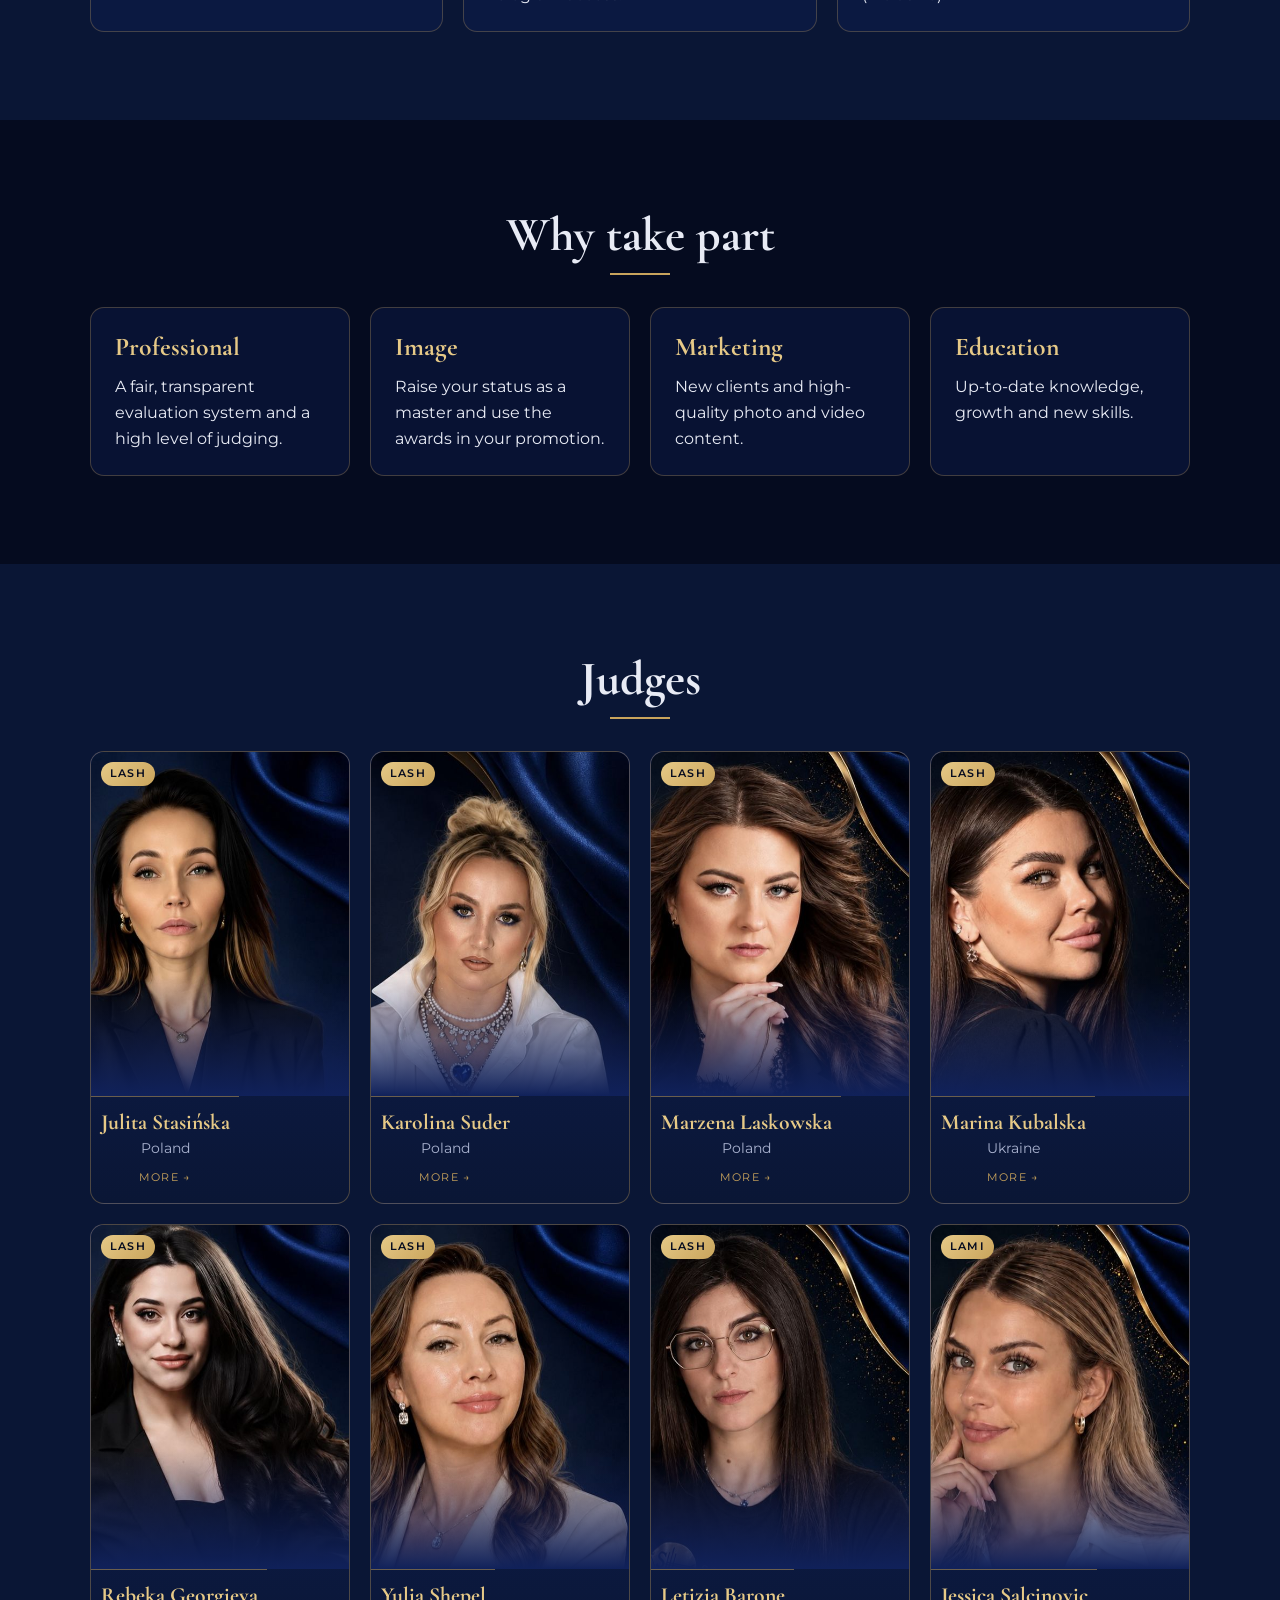
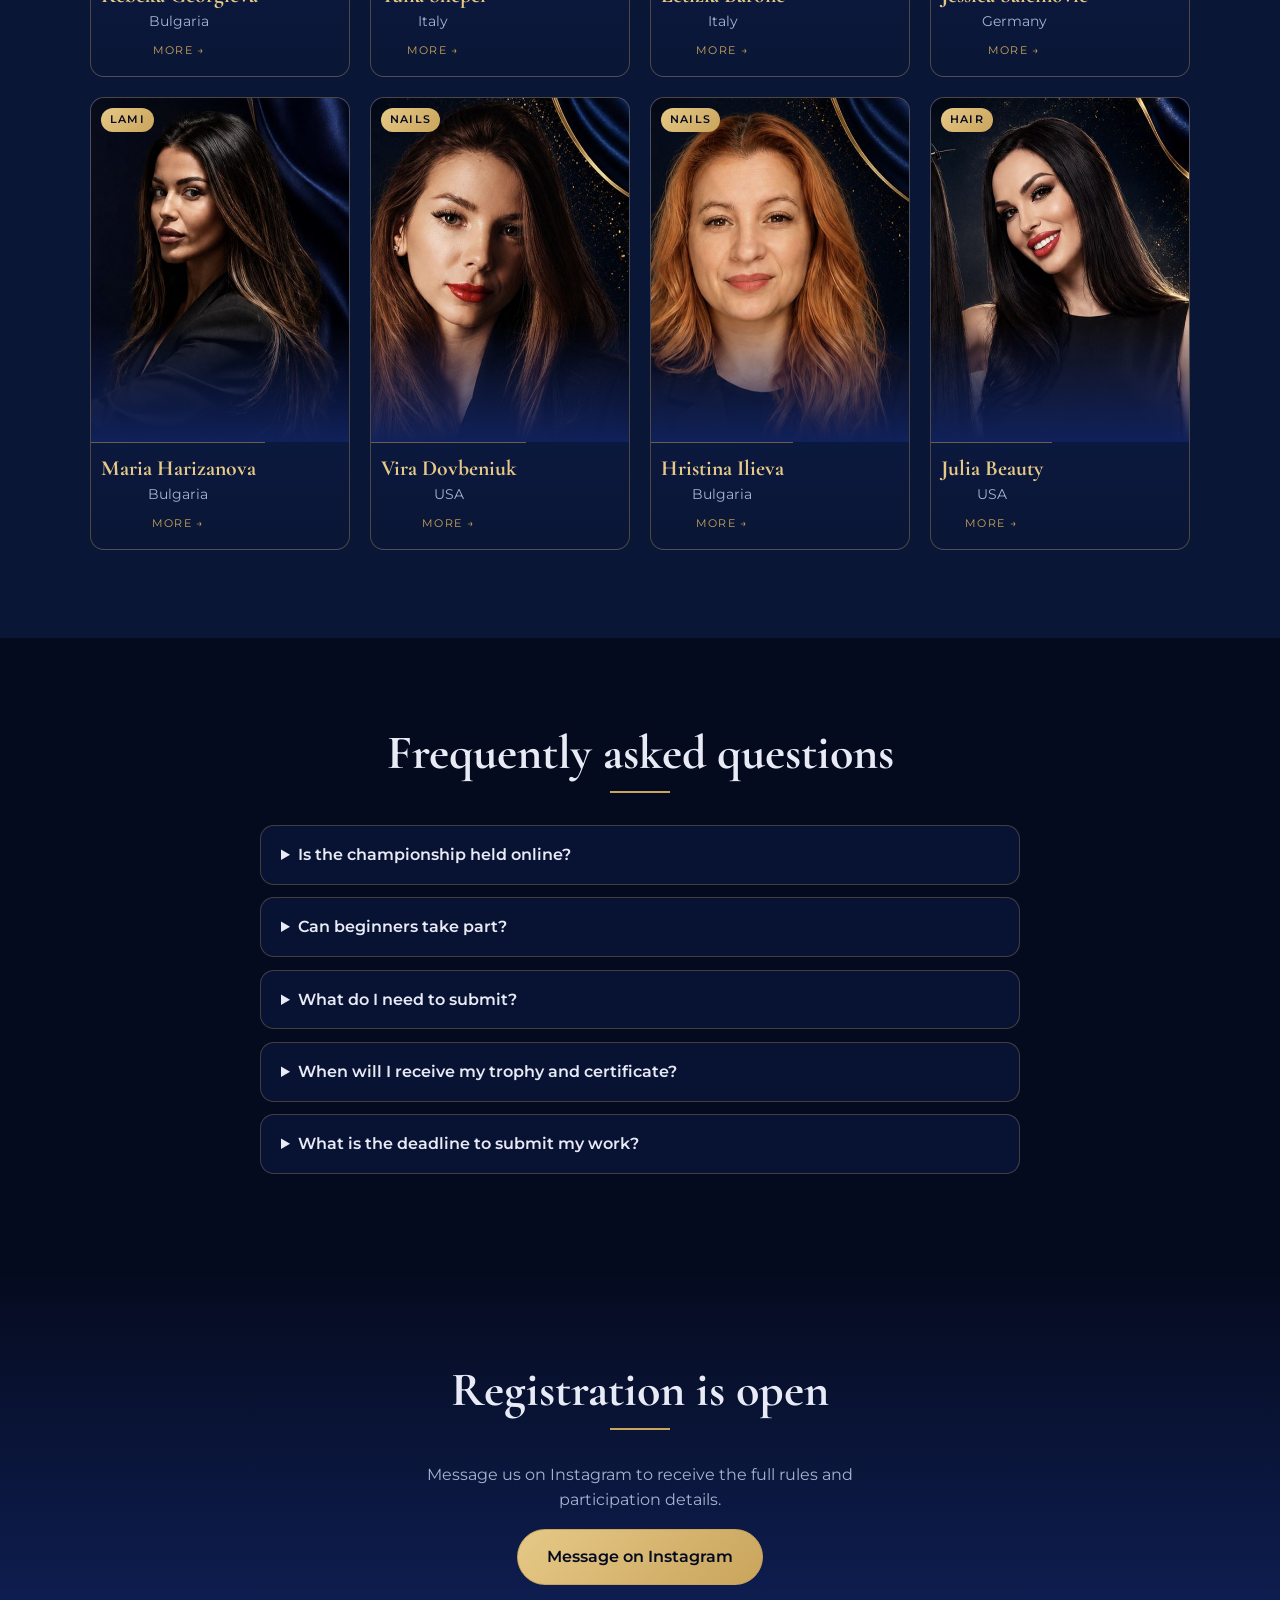
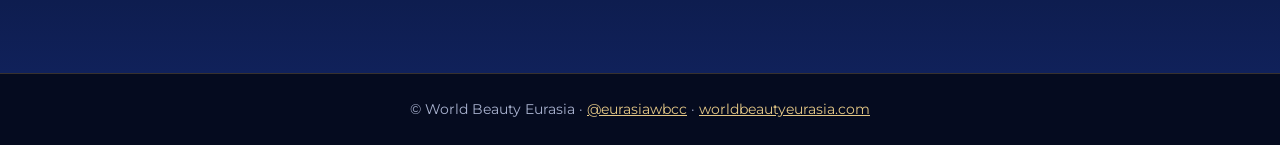
==== commit d10583ec: "ADD FILES" ====
--- a/index.html
+++ b/index.html
@@ -28,6 +28,7 @@
         <a href="#judges" data-i18n="nav.judges"></a>
         <a href="#participation" data-i18n="nav.participation"></a>
         <a href="#pricing" data-i18n="nav.pricing"></a>
+        <a href="#rules" data-i18n="nav.rules"></a>
         <!-- Эта ссылка видна только в мобильном меню (на узких экранах кнопка в шапке скрыта) -->
         <a class="nav__register" href="#register" data-i18n="nav.register"></a>
       </nav>
@@ -94,7 +95,7 @@
         </div>
         <ul class="notes list-reset">
           <li data-i18n="events.deadline"></li>
-          <li data-i18n="events.submit"></li>
+          <li data-i18n="events.results"></li>
           <li data-i18n="events.ship"></li>
         </ul>
       </div>
@@ -168,8 +169,72 @@
       </div>
     </section>
 
+    <!-- Regulations: официальные регламенты номинаций (PDF в папке docs) -->
+    <section class="section" id="rules">
+      <div class="container">
+        <h2 class="section__title" data-i18n="rules.title"></h2>
+        <p class="rules__lead" data-i18n="rules.lead"></p>
+        <div class="grid rules__grid">
+          <article class="card rules__card">
+            <svg class="rules__icon" viewBox="0 0 24 24" aria-hidden="true"><path d="M7 3h7l5 5v13H7z" fill="none" stroke="currentColor" stroke-width="1.5"/><path d="M14 3v5h5M10 13h6M10 16.5h6" fill="none" stroke="currentColor" stroke-width="1.5"/></svg>
+            <h3 data-i18n="nom.lash"></h3>
+            <p class="rules__desc" data-i18n="rules.card"></p>
+            <div class="rules__links">
+              <!-- Главная кнопка: script.js подставляет PDF на языке сайта (без JS открывается английский) -->
+              <a class="btn btn--small rules__main" href="docs/regulations-lash-en.pdf" target="_blank" rel="noopener"><span data-i18n="rules.open"></span> · PDF</a>
+              <p class="rules__other"><span data-i18n="rules.otherlangs"></span>
+                <a href="docs/regulations-lash-en.pdf" target="_blank" rel="noopener" hreflang="en">EN</a>
+                <a href="docs/regulations-lash-ru.pdf" target="_blank" rel="noopener" hreflang="ru">RU</a>
+                <a href="docs/regulations-lash-de.pdf" target="_blank" rel="noopener" hreflang="de">DE</a>
+                <a href="docs/regulations-lash-pl.pdf" target="_blank" rel="noopener" hreflang="pl">PL</a>
+                <a href="docs/regulations-lash-it.pdf" target="_blank" rel="noopener" hreflang="it">IT</a>
+                <a href="docs/regulations-lash-fr.pdf" target="_blank" rel="noopener" hreflang="fr">FR</a>
+              </p>
+            </div>
+          </article>
+          <article class="card rules__card">
+            <svg class="rules__icon" viewBox="0 0 24 24" aria-hidden="true"><path d="M7 3h7l5 5v13H7z" fill="none" stroke="currentColor" stroke-width="1.5"/><path d="M14 3v5h5M10 13h6M10 16.5h6" fill="none" stroke="currentColor" stroke-width="1.5"/></svg>
+            <h3 data-i18n="nom.nails"></h3>
+            <p class="rules__desc" data-i18n="rules.card"></p>
+            <div class="rules__links">
+              <!-- Главная кнопка: script.js подставляет PDF на языке сайта (без JS открывается английский) -->
+              <a class="btn btn--small rules__main" href="docs/regulations-nails-en.pdf" target="_blank" rel="noopener"><span data-i18n="rules.open"></span> · PDF</a>
+              <p class="rules__other"><span data-i18n="rules.otherlangs"></span>
+                <a href="docs/regulations-nails-en.pdf" target="_blank" rel="noopener" hreflang="en">EN</a>
+                <a href="docs/regulations-nails-ru.pdf" target="_blank" rel="noopener" hreflang="ru">RU</a>
+                <a href="docs/regulations-nails-de.pdf" target="_blank" rel="noopener" hreflang="de">DE</a>
+                <a href="docs/regulations-nails-pl.pdf" target="_blank" rel="noopener" hreflang="pl">PL</a>
+                <a href="docs/regulations-nails-it.pdf" target="_blank" rel="noopener" hreflang="it">IT</a>
+                <a href="docs/regulations-nails-fr.pdf" target="_blank" rel="noopener" hreflang="fr">FR</a>
+              </p>
+            </div>
+          </article>
+          <article class="card rules__card">
+            <svg class="rules__icon" viewBox="0 0 24 24" aria-hidden="true"><path d="M7 3h7l5 5v13H7z" fill="none" stroke="currentColor" stroke-width="1.5"/><path d="M14 3v5h5M10 13h6M10 16.5h6" fill="none" stroke="currentColor" stroke-width="1.5"/></svg>
+            <h3 data-i18n="nom.pmu"></h3>
+            <p class="rules__desc" data-i18n="rules.card"></p>
+            <div class="rules__links">
+              <!-- Главная кнопка: script.js подставляет PDF на языке сайта (без JS открывается английский) -->
+              <a class="btn btn--small rules__main" href="docs/regulations-pmu-en.pdf" target="_blank" rel="noopener"><span data-i18n="rules.open"></span> · PDF</a>
+              <p class="rules__other"><span data-i18n="rules.otherlangs"></span>
+                <a href="docs/regulations-pmu-en.pdf" target="_blank" rel="noopener" hreflang="en">EN</a>
+                <a href="docs/regulations-pmu-ru.pdf" target="_blank" rel="noopener" hreflang="ru">RU</a>
+                <a href="docs/regulations-pmu-de.pdf" target="_blank" rel="noopener" hreflang="de">DE</a>
+                <a href="docs/regulations-pmu-pl.pdf" target="_blank" rel="noopener" hreflang="pl">PL</a>
+                <a href="docs/regulations-pmu-it.pdf" target="_blank" rel="noopener" hreflang="it">IT</a>
+                <a href="docs/regulations-pmu-fr.pdf" target="_blank" rel="noopener" hreflang="fr">FR</a>
+              </p>
+            </div>
+          </article>
+        </div>
+        <ul class="notes list-reset">
+          <li data-i18n="rules.other"></li>
+        </ul>
+      </div>
+    </section>
+
     <!-- Registration steps -->
-    <section class="section">
+    <section class="section section--dark">
       <div class="container">
         <h2 class="section__title" data-i18n="steps.title"></h2>
         <ol class="grid grid--3 list-reset steps">
@@ -193,7 +258,7 @@
     </section>
 
     <!-- Why participate -->
-    <section class="section section--dark">
+    <section class="section">
       <div class="container">
         <h2 class="section__title" data-i18n="why.title"></h2>
         <div class="grid grid--4">
@@ -206,7 +271,7 @@
     </section>
 
     <!-- Judges -->
-    <section class="section" id="judges">
+    <section class="section section--dark" id="judges">
       <div class="container">
         <h2 class="section__title" data-i18n="judges.title"></h2>
         <!-- Карточка судьи: кнопка открывает окно (dialog внизу страницы). Регалии лежат в скрытых .judge__bio, по блоку на каждый язык (атрибут lang) -->
@@ -1218,7 +1283,7 @@
     </section>
 
     <!-- FAQ: <details> работает без JavaScript -->
-    <section class="section section--dark">
+    <section class="section">
       <div class="container faq">
         <h2 class="section__title" data-i18n="faq.title"></h2>
         <details><summary data-i18n="faq.1.q"></summary><p data-i18n="faq.1.a"></p></details>
--- a/style.css
+++ b/style.css
@@ -502,6 +502,54 @@
 .faq summary:hover { color: var(--gold-light); }
 .faq details p { margin: 0; padding: 0 1.25rem 1rem; color: var(--muted); }
 
+/* ---------- Регламент ---------- */
+.rules__lead {
+  max-width: 760px;
+  margin: 0 auto 2rem;
+  text-align: center;
+  color: var(--muted);
+}
+.rules__card {
+  display: flex;
+  flex-direction: column;
+  align-items: center;
+  text-align: center;
+}
+.rules__icon { width: 44px; height: 44px; margin-bottom: .75rem; color: var(--gold); }
+.rules__desc { color: var(--muted); font-size: .9rem; }
+.rules__links {
+  display: flex;
+  flex-direction: column;
+  align-items: center;
+  gap: .8rem;
+  margin-top: auto;   /* кнопки прижаты к низу, чтобы в трёх карточках стояли на одной линии */
+  padding-top: .5rem;
+}
+/* Строка «Другие языки: EN RU DE PL IT FR» */
+.rules__other {
+  display: flex;
+  flex-wrap: wrap;
+  justify-content: center;
+  align-items: center;
+  gap: .35rem;
+  margin: 0;
+  font-size: .8rem;
+  color: var(--muted);
+}
+.rules__other span { flex-basis: 100%; text-align: center; }   /* подпись отдельной строкой, 6 кнопок — в один ряд */
+.rules__other a {
+  min-width: 2.2rem;
+  padding: .2rem .45rem;
+  border: 1px solid rgba(201, 164, 92, .4);
+  border-radius: 6px;
+  color: var(--gold-light);
+  font-weight: 600;
+  text-align: center;
+  text-decoration: none;
+}
+.rules__other a:hover { border-color: var(--gold); }
+.rules__other a.is-current { background: var(--gold); border-color: var(--gold); color: var(--navy-900); }
+
 /* ---------- Цены ---------- */
 .price-card { text-align: center; }
 .price-card h3 { margin-bottom: .8rem; }
@@ -549,7 +597,13 @@
 
 /* ---------- Десктоп ---------- */
 @media (min-width: 900px) {
-  /* Десктоп: меню снова в одну строку, бургер не нужен */
+  .grid--4 { grid-template-columns: repeat(4, 1fr); }
+}
+
+/* ---------- Широкий экран: меню в одну строку ----------
+   6 пунктов меню + логотип + язык + кнопка помещаются только от ~1100px
+   (на 900px русские подписи уже не влезали), поэтому до 1100px остаётся бургер */
+@media (min-width: 1100px) {
   .burger { display: none; }
   .nav {
     display: flex;
@@ -561,5 +615,4 @@
     border-bottom: 0;
   }
   .nav a { padding: 0; border-bottom: 0; font-size: .95rem; }
-  .grid--4 { grid-template-columns: repeat(4, 1fr); }
-}
+}
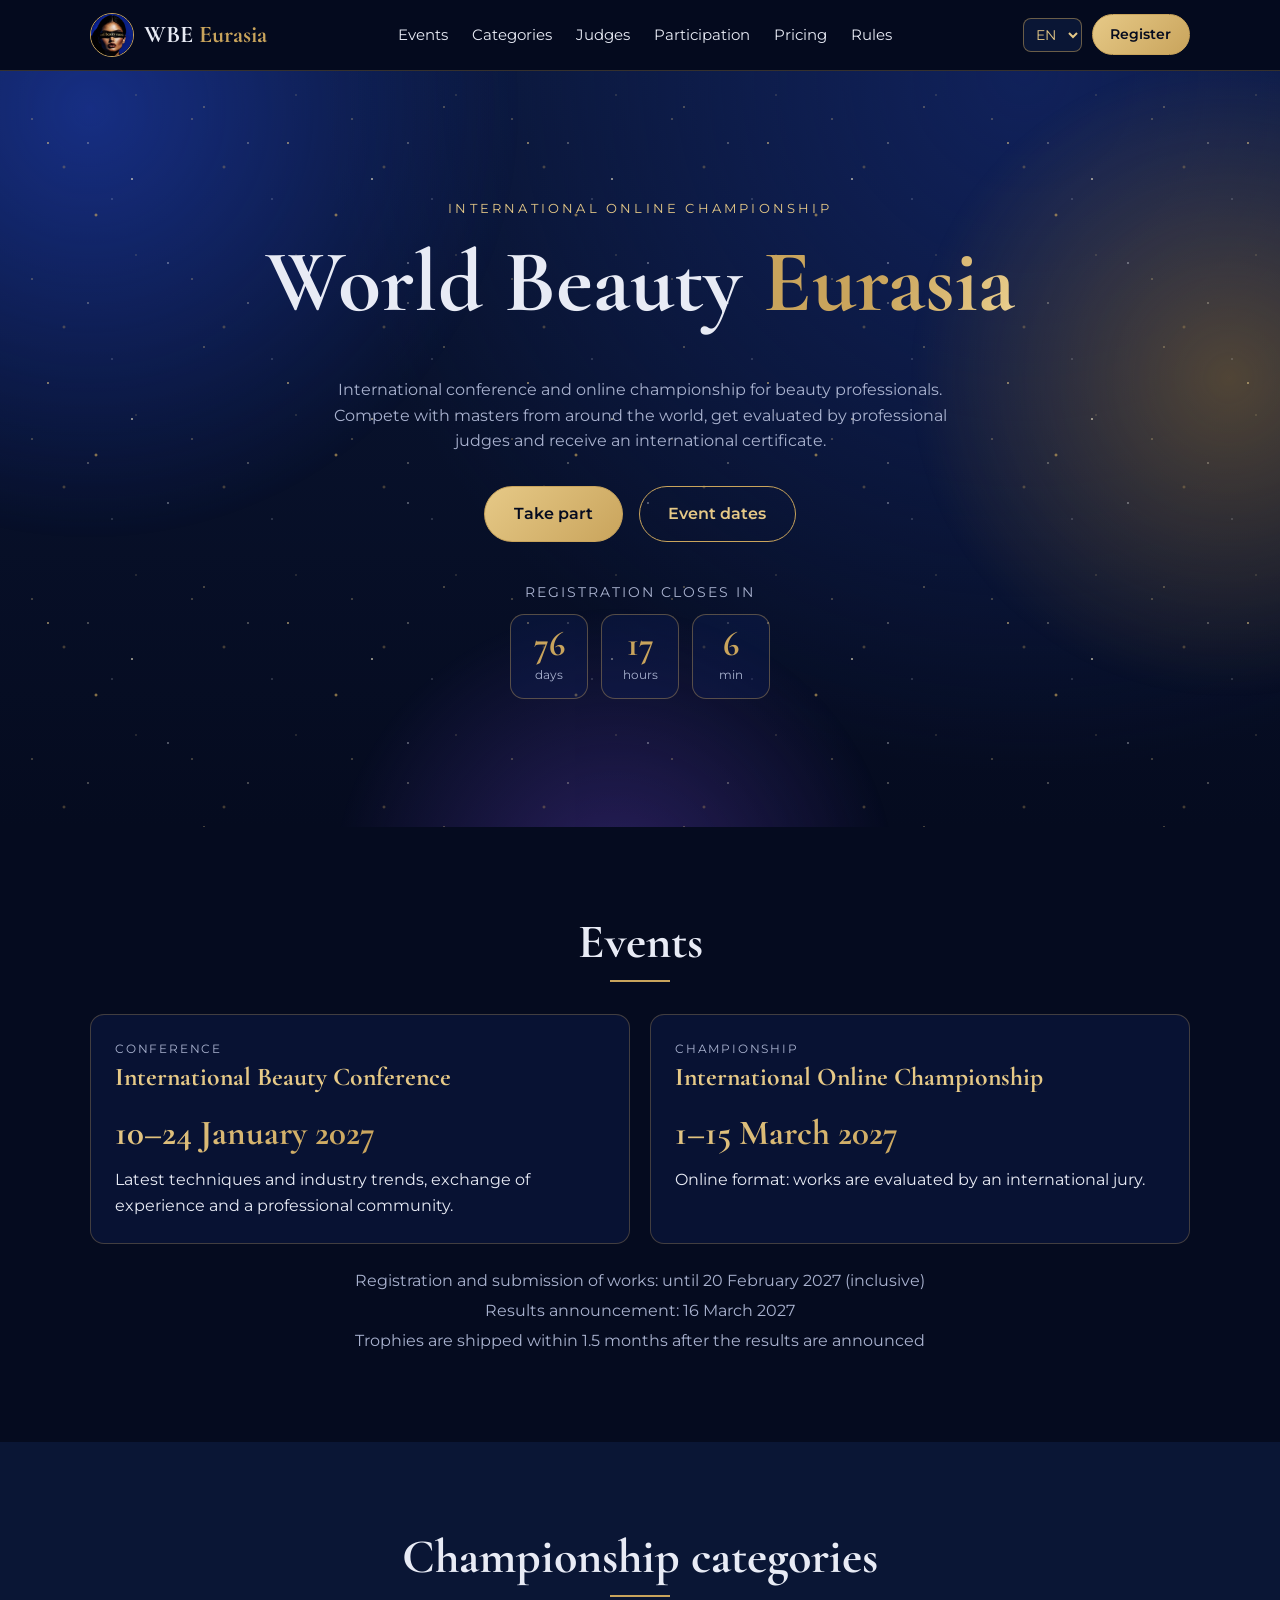
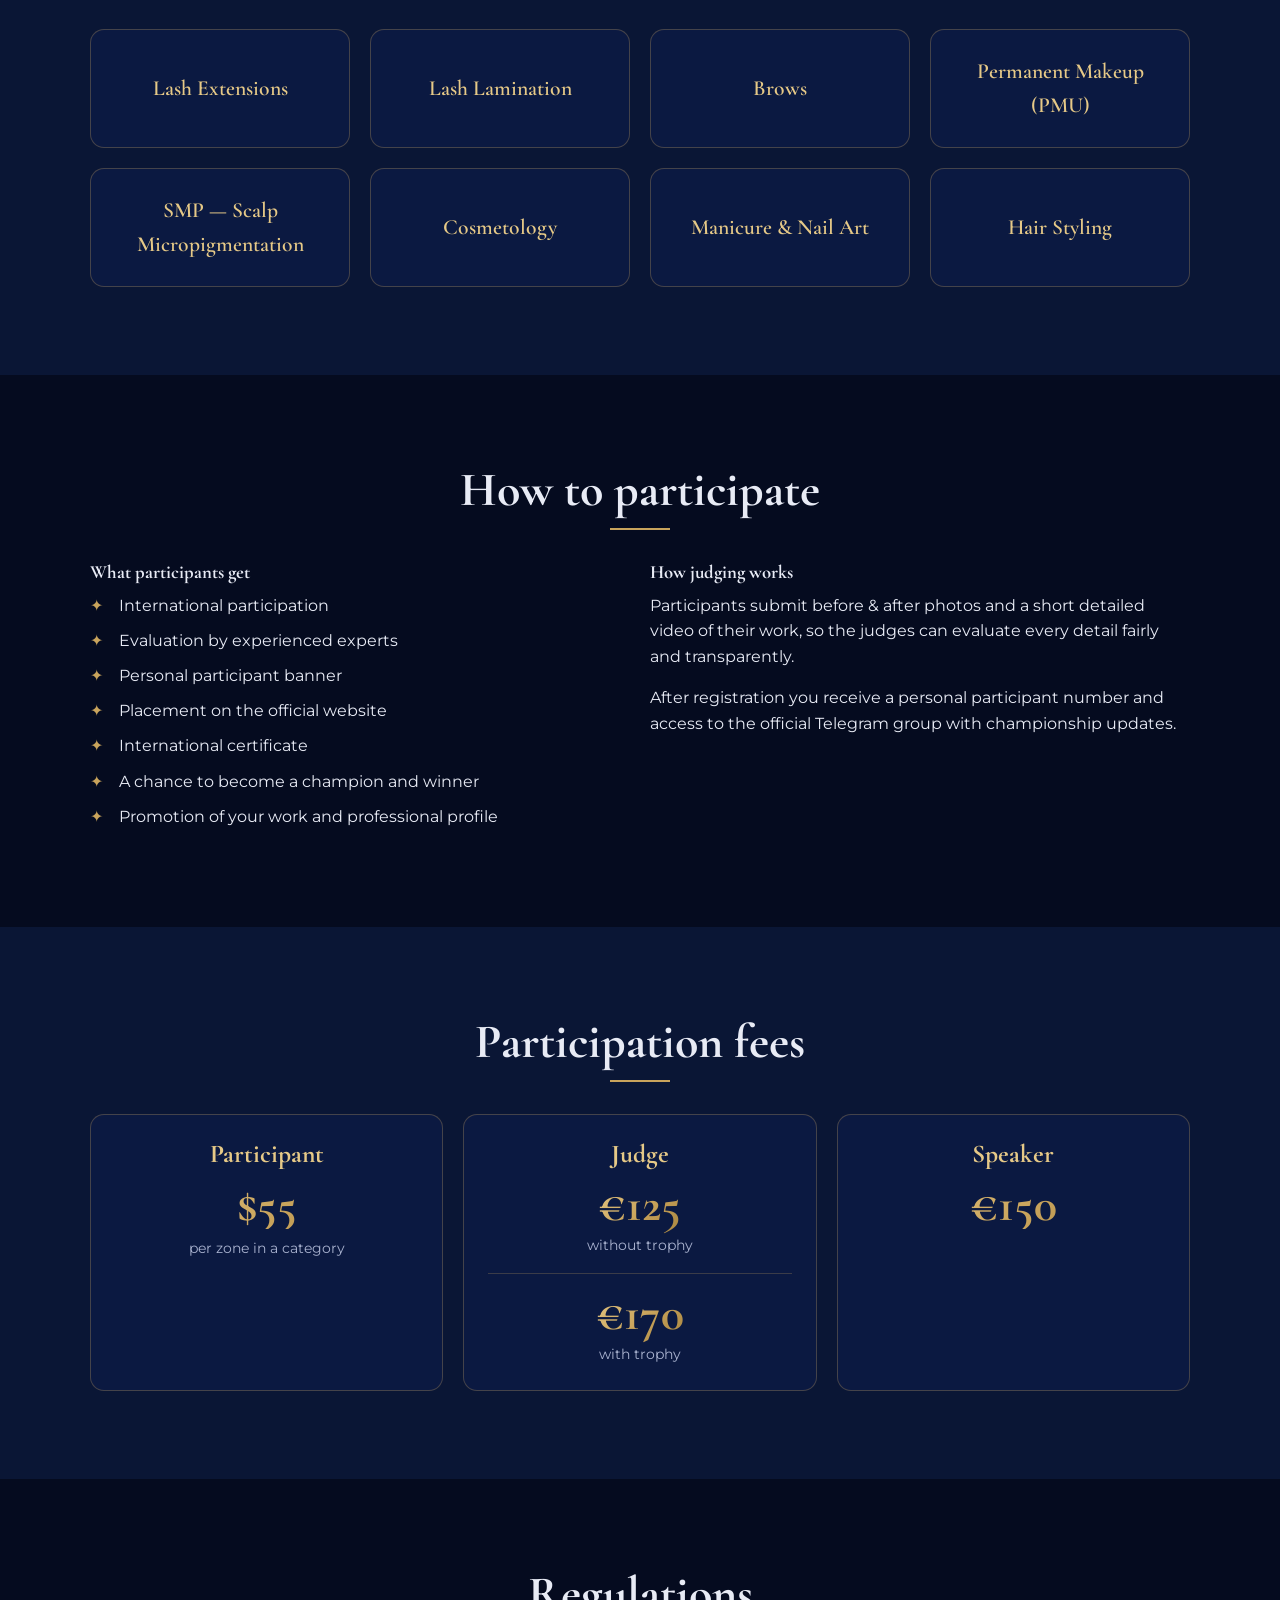
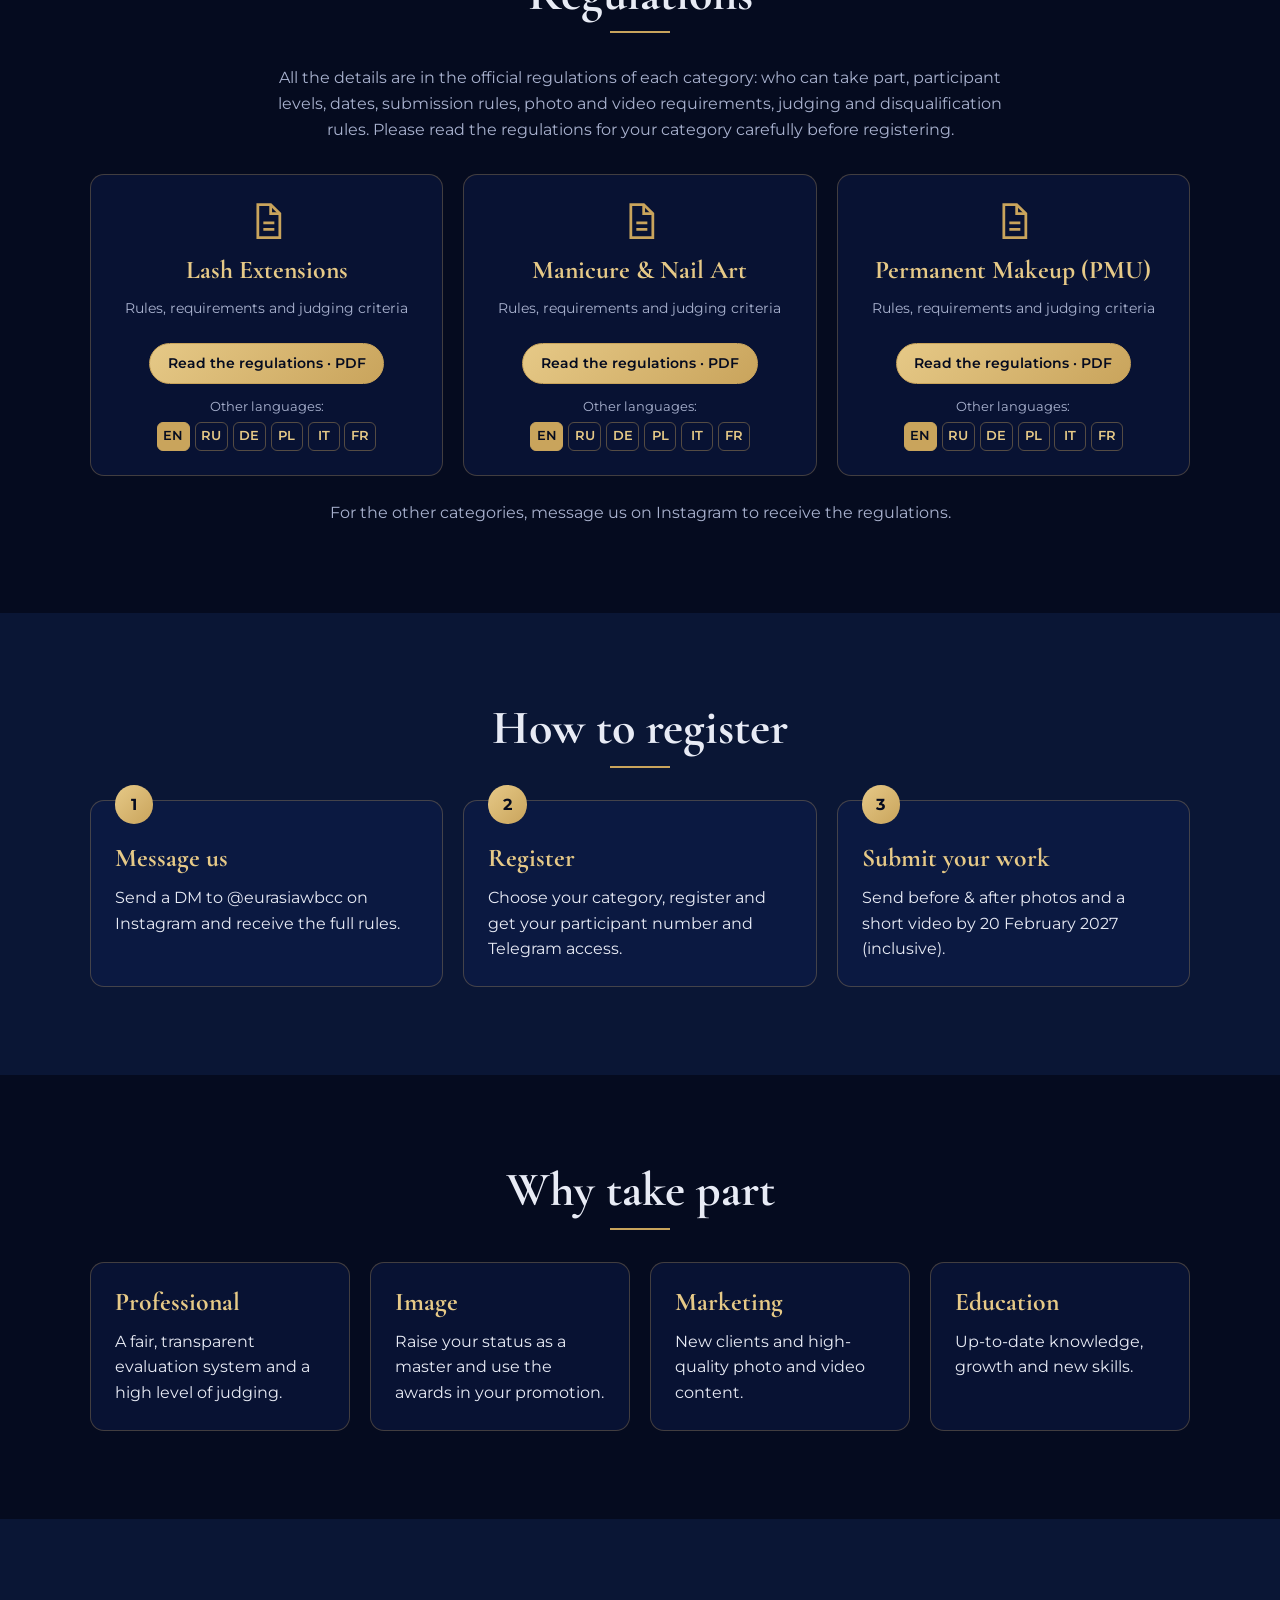
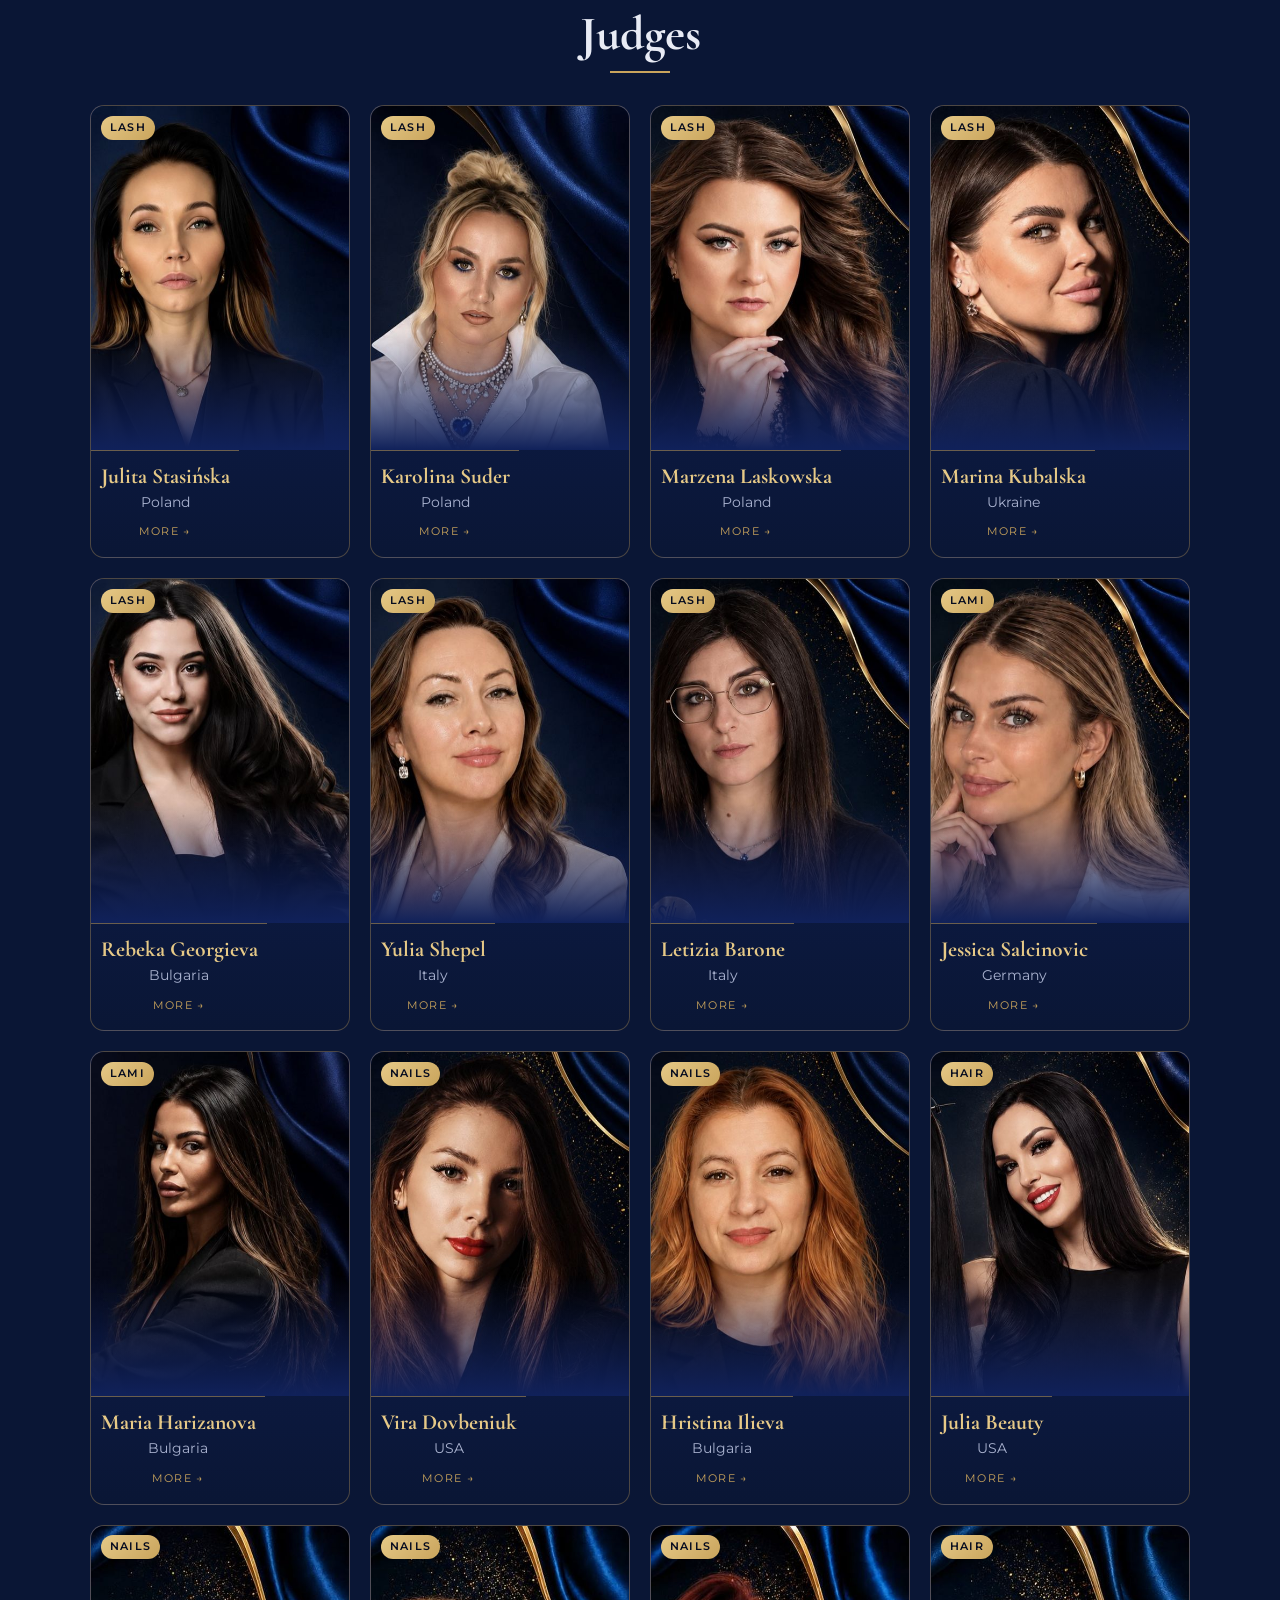
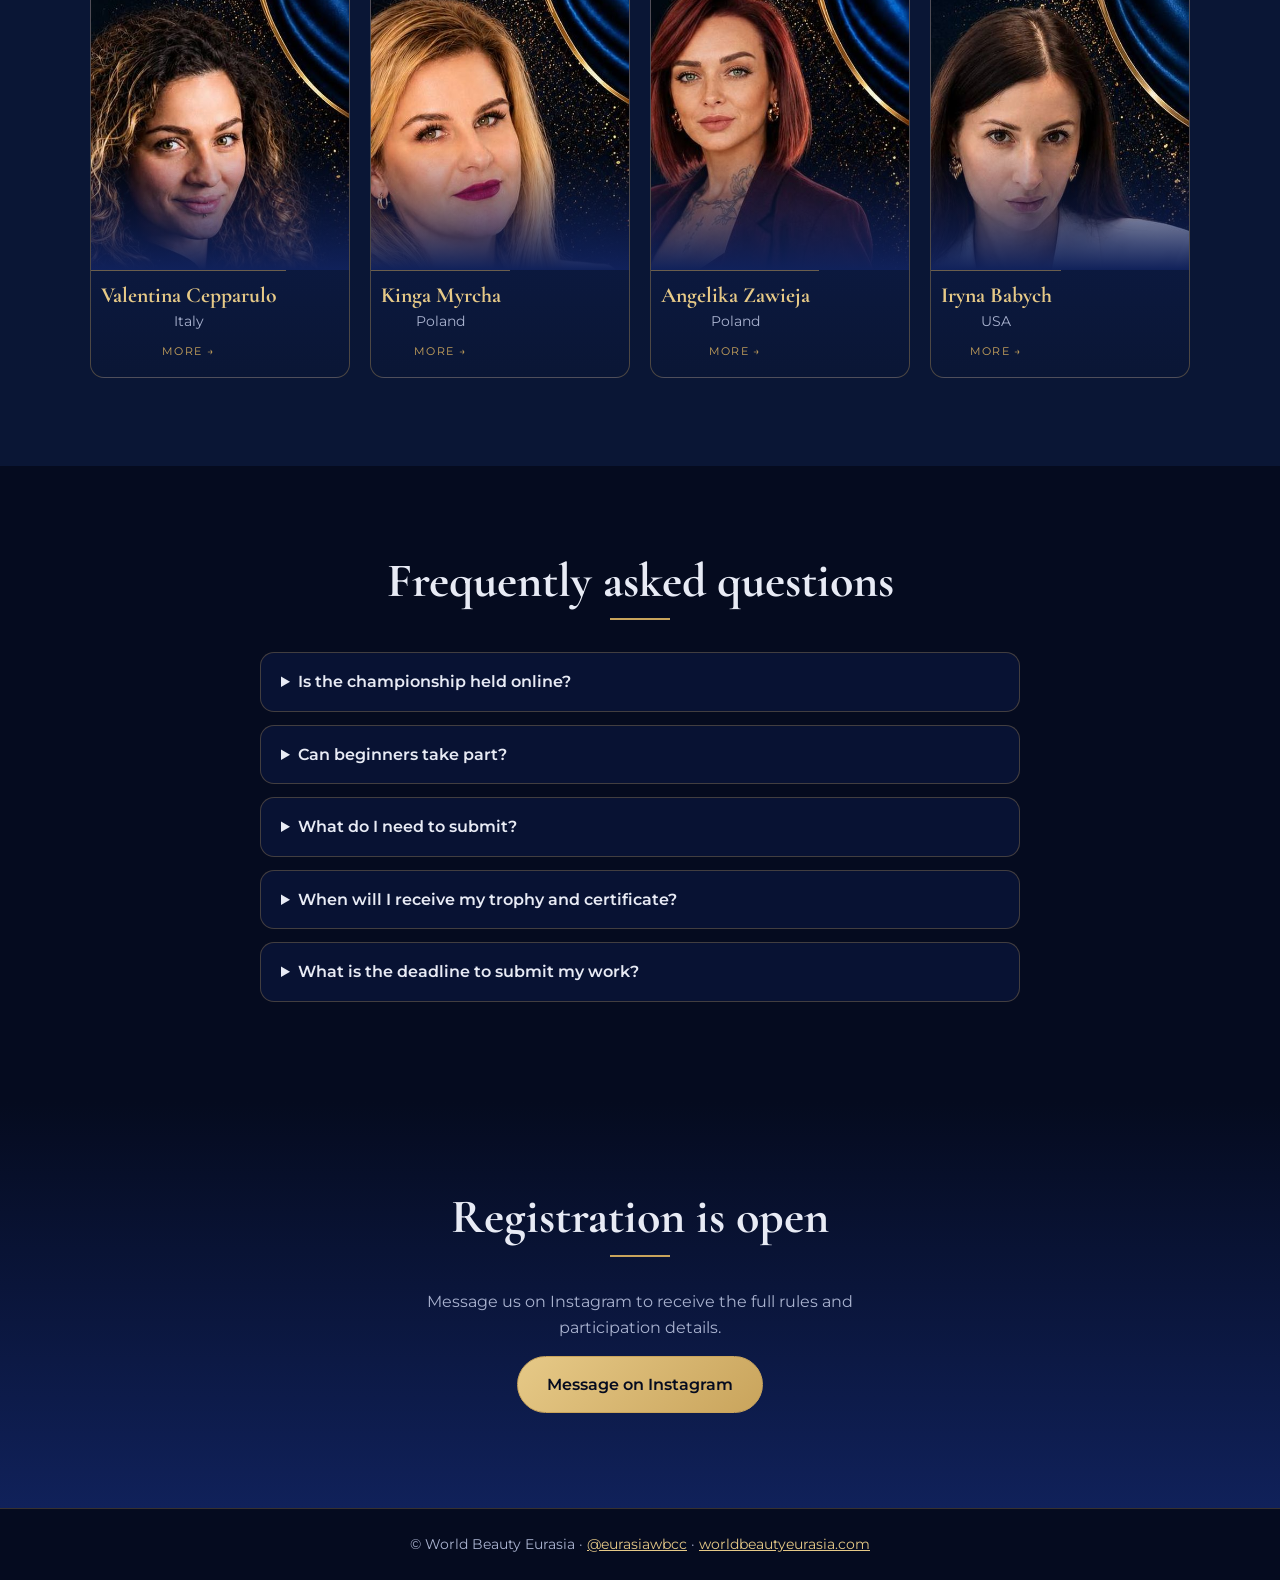
==== commit a22b1a5c: "add files" ====
--- a/index.html
+++ b/index.html
@@ -5,6 +5,66 @@
   <meta name="viewport" content="width=device-width, initial-scale=1">
   <title>World Beauty Eurasia — International Online Beauty Championship</title>
   <meta name="description" content="World Beauty Eurasia: international conference and online beauty championship 2027. Lash, Brows, PMU, Nails, Hair and more. Dates, judges, participation.">
+  <!-- SEO: главный адрес страницы (чтобы www и без www не считались дублями) -->
+  <link rel="canonical" href="https://worldbeautyeurasia.com/">
+  <!-- Подтверждение прав на сайт: сюда вставить теги из Google Search Console и Яндекс Вебмастера
+  <meta name="google-site-verification" content="...">
+  <meta name="yandex-verification" content="...">
+  -->
+
+  <!-- Превью ссылки в WhatsApp, Telegram, Facebook, X (картинка 1200×630) -->
+  <meta property="og:type" content="website">
+  <meta property="og:site_name" content="World Beauty Eurasia">
+  <meta property="og:url" content="https://worldbeautyeurasia.com/">
+  <meta property="og:title" content="World Beauty Eurasia 2027 — International Online Beauty Championship">
+  <meta property="og:description" content="Lash, Brows, PMU, Nails, Hair and more. Conference 10–24 January 2027, championship 1–15 March 2027. International jury, certificates and trophies.">
+  <meta property="og:image" content="https://worldbeautyeurasia.com/img/og.jpg">
+  <meta property="og:image:width" content="1200">
+  <meta property="og:image:height" content="630">
+  <meta name="twitter:card" content="summary_large_image">
+
+  <!-- Разметка мероприятий для Google: даты могут показываться прямо в выдаче -->
+  <script type="application/ld+json">
+  {
+    "@context": "https://schema.org",
+    "@graph": [
+      {
+        "@type": "Organization",
+        "@id": "https://worldbeautyeurasia.com/#org",
+        "name": "World Beauty Eurasia",
+        "url": "https://worldbeautyeurasia.com/",
+        "logo": "https://worldbeautyeurasia.com/img/logo.jpg",
+        "sameAs": ["https://www.instagram.com/eurasiawbcc/"]
+      },
+      {
+        "@type": "Event",
+        "name": "World Beauty Eurasia 2027 — International Beauty Conference",
+        "startDate": "2027-01-10",
+        "endDate": "2027-01-24",
+        "eventAttendanceMode": "https://schema.org/OnlineEventAttendanceMode",
+        "eventStatus": "https://schema.org/EventScheduled",
+        "location": { "@type": "VirtualLocation", "url": "https://worldbeautyeurasia.com/" },
+        "image": "https://worldbeautyeurasia.com/img/og.jpg",
+        "description": "International online conference for beauty professionals: latest techniques, industry trends and exchange of experience.",
+        "organizer": { "@id": "https://worldbeautyeurasia.com/#org" }
+      },
+      {
+        "@type": "Event",
+        "name": "World Beauty Eurasia 2027 — International Online Beauty Championship",
+        "startDate": "2027-03-01",
+        "endDate": "2027-03-15",
+        "eventAttendanceMode": "https://schema.org/OnlineEventAttendanceMode",
+        "eventStatus": "https://schema.org/EventScheduled",
+        "location": { "@type": "VirtualLocation", "url": "https://worldbeautyeurasia.com/" },
+        "image": "https://worldbeautyeurasia.com/img/og.jpg",
+        "description": "International online championship in Lash, Brows, PMU, Nails, Hair and other categories. Works are evaluated by an international jury.",
+        "organizer": { "@id": "https://worldbeautyeurasia.com/#org" },
+        "offers": { "@type": "Offer", "price": "55", "priceCurrency": "USD", "url": "https://worldbeautyeurasia.com/#register", "availability": "https://schema.org/InStock", "validFrom": "2026-10-01" }
+      }
+    ]
+  }
+  </script>
+
   <link rel="icon" type="image/png" href="img/favicon.png">
   <link rel="apple-touch-icon" href="img/logo.jpg">
   <link rel="preconnect" href="https://fonts.googleapis.com">
@@ -53,9 +113,17 @@
 
     <!-- Hero -->
     <section class="hero">
+      <!-- Фон: размытые световые пятна и золотые искры (чисто декоративно) -->
+      <div class="hero__fx" aria-hidden="true">
+        <span class="orb orb--1"></span>
+        <span class="orb orb--2"></span>
+        <span class="orb orb--3"></span>
+        <span class="sparkles"></span>
+        <span class="sparkles sparkles--far"></span>
+      </div>
       <div class="container hero__inner">
         <p class="eyebrow" data-i18n="hero.eyebrow"></p>
-        <h1>World Beauty <span class="gold">Eurasia</span></h1>
+        <h1>World Beauty <span class="gold shine">Eurasia</span></h1>
         <p class="hero__text" data-i18n="hero.text"></p>
         <div class="hero__actions">
           <a class="btn" href="#register" data-i18n="hero.cta1"></a>
@@ -157,13 +225,13 @@
           <article class="card price-card">
             <h3 data-i18n="pricing.judge"></h3>
             <ul class="price-card__rows list-reset">
-              <li><span class="price-card__amount">$99</span><small data-i18n="pricing.notrophy"></small></li>
-              <li><span class="price-card__amount">$150</span><small data-i18n="pricing.trophy"></small></li>
+              <li><span class="price-card__amount">€125</span><small data-i18n="pricing.notrophy"></small></li>
+              <li><span class="price-card__amount">€170</span><small data-i18n="pricing.trophy"></small></li>
             </ul>
           </article>
           <article class="card price-card">
             <h3 data-i18n="pricing.speaker"></h3>
-            <p class="price-card__amount">$125</p>
+            <p class="price-card__amount">€150</p>
           </article>
         </div>
       </div>
@@ -1278,6 +1346,130 @@
               </ul>
             </div>
           </li>
+          <li>
+            <button class="judge" type="button">
+              <span class="judge__frame">
+                <img class="judge__photo" src="img/judges/valentina-cepparulo.jpg" alt="" width="480" height="640" loading="lazy">
+                <span class="judge__role" data-i18n="role.nails"></span>
+              </span>
+              <span class="judge__info">
+                <span class="judge__name">Valentina Cepparulo</span>
+                <span class="judge__meta" data-i18n="c.it"></span>
+                <span class="judge__more" data-i18n="judges.more"></span>
+              </span>
+            </button>
+            <div class="judge__bio" lang="en" hidden>
+              <p>Judge of the World Beauty Eurasia 2027 international online championship, category: Nails.</p>
+            </div>
+            <div class="judge__bio" lang="ru" hidden>
+              <p>Судья международного онлайн-чемпионата World Beauty Eurasia 2027, номинация: Ногти.</p>
+            </div>
+            <div class="judge__bio" lang="de" hidden>
+              <p>Jurorin der internationalen Online-Meisterschaft World Beauty Eurasia 2027, Kategorie: Nägel.</p>
+            </div>
+            <div class="judge__bio" lang="pl" hidden>
+              <p>Sędzia międzynarodowych mistrzostw online World Beauty Eurasia 2027, kategoria: Paznokcie.</p>
+            </div>
+            <div class="judge__bio" lang="it" hidden>
+              <p>Giudice del campionato internazionale online World Beauty Eurasia 2027, categoria: Unghie.</p>
+            </div>
+            <div class="judge__bio" lang="fr" hidden>
+              <p>Juge du championnat international en ligne World Beauty Eurasia 2027, catégorie : Ongles.</p>
+            </div>
+          </li>
+          <li>
+            <button class="judge" type="button">
+              <span class="judge__frame">
+                <img class="judge__photo" src="img/judges/kinga-myrcha.jpg" alt="" width="480" height="640" loading="lazy">
+                <span class="judge__role" data-i18n="role.nails"></span>
+              </span>
+              <span class="judge__info">
+                <span class="judge__name">Kinga Myrcha</span>
+                <span class="judge__meta" data-i18n="c.pl"></span>
+                <span class="judge__more" data-i18n="judges.more"></span>
+              </span>
+            </button>
+            <div class="judge__bio" lang="en" hidden>
+              <p>Judge of the World Beauty Eurasia 2027 international online championship, category: Nails.</p>
+            </div>
+            <div class="judge__bio" lang="ru" hidden>
+              <p>Судья международного онлайн-чемпионата World Beauty Eurasia 2027, номинация: Ногти.</p>
+            </div>
+            <div class="judge__bio" lang="de" hidden>
+              <p>Jurorin der internationalen Online-Meisterschaft World Beauty Eurasia 2027, Kategorie: Nägel.</p>
+            </div>
+            <div class="judge__bio" lang="pl" hidden>
+              <p>Sędzia międzynarodowych mistrzostw online World Beauty Eurasia 2027, kategoria: Paznokcie.</p>
+            </div>
+            <div class="judge__bio" lang="it" hidden>
+              <p>Giudice del campionato internazionale online World Beauty Eurasia 2027, categoria: Unghie.</p>
+            </div>
+            <div class="judge__bio" lang="fr" hidden>
+              <p>Juge du championnat international en ligne World Beauty Eurasia 2027, catégorie : Ongles.</p>
+            </div>
+          </li>
+          <li>
+            <button class="judge" type="button">
+              <span class="judge__frame">
+                <img class="judge__photo" src="img/judges/angelika-zawieja.jpg" alt="" width="480" height="640" loading="lazy">
+                <span class="judge__role" data-i18n="role.nails"></span>
+              </span>
+              <span class="judge__info">
+                <span class="judge__name">Angelika Zawieja</span>
+                <span class="judge__meta" data-i18n="c.pl"></span>
+                <span class="judge__more" data-i18n="judges.more"></span>
+              </span>
+            </button>
+            <div class="judge__bio" lang="en" hidden>
+              <p>Judge of the World Beauty Eurasia 2027 international online championship, category: Nails.</p>
+            </div>
+            <div class="judge__bio" lang="ru" hidden>
+              <p>Судья международного онлайн-чемпионата World Beauty Eurasia 2027, номинация: Ногти.</p>
+            </div>
+            <div class="judge__bio" lang="de" hidden>
+              <p>Jurorin der internationalen Online-Meisterschaft World Beauty Eurasia 2027, Kategorie: Nägel.</p>
+            </div>
+            <div class="judge__bio" lang="pl" hidden>
+              <p>Sędzia międzynarodowych mistrzostw online World Beauty Eurasia 2027, kategoria: Paznokcie.</p>
+            </div>
+            <div class="judge__bio" lang="it" hidden>
+              <p>Giudice del campionato internazionale online World Beauty Eurasia 2027, categoria: Unghie.</p>
+            </div>
+            <div class="judge__bio" lang="fr" hidden>
+              <p>Juge du championnat international en ligne World Beauty Eurasia 2027, catégorie : Ongles.</p>
+            </div>
+          </li>
+          <li>
+            <button class="judge" type="button">
+              <span class="judge__frame">
+                <img class="judge__photo" src="img/judges/iryna-babych.jpg" alt="" width="480" height="640" loading="lazy">
+                <span class="judge__role" data-i18n="role.hair"></span>
+              </span>
+              <span class="judge__info">
+                <span class="judge__name">Iryna Babych</span>
+                <span class="judge__meta" data-i18n="c.us"></span>
+                <span class="judge__more" data-i18n="judges.more"></span>
+              </span>
+            </button>
+            <div class="judge__bio" lang="en" hidden>
+              <p>Judge of the World Beauty Eurasia 2027 international online championship, category: Hair.</p>
+            </div>
+            <div class="judge__bio" lang="ru" hidden>
+              <p>Судья международного онлайн-чемпионата World Beauty Eurasia 2027, номинация: Волосы.</p>
+            </div>
+            <div class="judge__bio" lang="de" hidden>
+              <p>Jurorin der internationalen Online-Meisterschaft World Beauty Eurasia 2027, Kategorie: Haare.</p>
+            </div>
+            <div class="judge__bio" lang="pl" hidden>
+              <p>Sędzia międzynarodowych mistrzostw online World Beauty Eurasia 2027, kategoria: Włosy.</p>
+            </div>
+            <div class="judge__bio" lang="it" hidden>
+              <p>Giudice del campionato internazionale online World Beauty Eurasia 2027, categoria: Capelli.</p>
+            </div>
+            <div class="judge__bio" lang="fr" hidden>
+              <p>Juge du championnat international en ligne World Beauty Eurasia 2027, catégorie : Cheveux.</p>
+            </div>
+          </li>
         </ul>
       </div>
     </section>
--- a/style.css
+++ b/style.css
@@ -531,15 +531,15 @@
   flex-wrap: wrap;
   justify-content: center;
   align-items: center;
-  gap: .35rem;
+  gap: .3rem;
   margin: 0;
   font-size: .8rem;
   color: var(--muted);
 }
 .rules__other span { flex-basis: 100%; text-align: center; }   /* подпись отдельной строкой, 6 кнопок — в один ряд */
 .rules__other a {
-  min-width: 2.2rem;
-  padding: .2rem .45rem;
+  min-width: 2rem;
+  padding: .2rem .35rem;
   border: 1px solid rgba(201, 164, 92, .4);
   border-radius: 6px;
   color: var(--gold-light);
@@ -592,12 +592,19 @@
   .grid--3 { grid-template-columns: repeat(3, 1fr); }
   .grid--4 { grid-template-columns: repeat(2, 1fr); }
   .judges { grid-template-columns: repeat(3, 1fr); gap: 1.25rem; }
+  .steps { grid-template-columns: 1fr; }   /* длинные слова («Зарегистрируйтесь») не влезали в три узкие колонки */
   .judge__name { font-size: 1.35rem; }
 }
 
 /* ---------- Десктоп ---------- */
 @media (min-width: 900px) {
   .grid--4 { grid-template-columns: repeat(4, 1fr); }
+  .steps { grid-template-columns: repeat(3, 1fr); }
+}
+
+/* Регламенты: три карточки в ряд только с 1024px, иначе кнопки языков не помещаются в одну строку */
+@media (min-width: 1024px) {
+  .rules__grid { grid-template-columns: repeat(3, 1fr); }
 }
 
 /* ---------- Широкий экран: меню в одну строку ----------
@@ -616,3 +623,224 @@
   }
   .nav a { padding: 0; border-bottom: 0; font-size: .95rem; }
 }
+
+/* =====================================================================
+   ЭФФЕКТЫ
+   1) свет и искры на главном экране  2) появление блоков при прокрутке
+   3) 3D-наклон и голографический блик карточек судей  4) свечение карточек под курсором
+   Всё отключается, если в системе включено «уменьшить движение» (блок в самом конце)
+   ===================================================================== */
+
+/* ---------- Полоса прогресса прокрутки под шапкой ---------- */
+.header::after {
+  content: "";
+  position: absolute;
+  left: 0;
+  bottom: -1px;
+  width: 100%;
+  height: 2px;
+  background: linear-gradient(90deg, var(--gold), var(--gold-light), #fff3d1);
+  transform: scaleX(var(--progress, 0));
+  transform-origin: left;
+}
+.header.is-scrolled { box-shadow: 0 10px 30px rgba(0, 0, 0, .35); }
+
+/* ---------- 1. Главный экран: световые пятна и искры ---------- */
+.hero { position: relative; overflow: hidden; isolation: isolate; }
+.hero__inner { position: relative; z-index: 1; }
+.hero__fx { position: absolute; inset: 0; z-index: 0; pointer-events: none; }
+
+/* Пятна: мягкие круги из radial-gradient (дешевле, чем filter: blur — не тормозит на телефонах),
+   медленно «дышат» и плывут. Анимируется только transform */
+.orb {
+  position: absolute;
+  border-radius: 50%;
+  background: radial-gradient(circle, var(--c) 0%, transparent 68%);
+  opacity: .7;
+  will-change: transform;
+  animation: orb-float 18s ease-in-out infinite alternate;
+}
+.orb--1 { --c: #1d3aa6; width: 70vmax; height: 70vmax; left: -28vmax; top: -32vmax; }
+.orb--2 { --c: #8a6a2e; width: 52vmax; height: 52vmax; right: -22vmax; top: -2vmax; opacity: .55; animation-duration: 22s; animation-delay: -6s; }
+.orb--3 { --c: #3b2a7a; width: 46vmax; height: 46vmax; left: 25%; bottom: -28vmax; animation-duration: 26s; animation-delay: -12s; }
+
+@keyframes orb-float {
+  0%   { transform: translate(0, 0) scale(1); }
+  50%  { transform: translate(6vmax, 4vmax) scale(1.12); }
+  100% { transform: translate(-4vmax, 7vmax) scale(.92); }
+}
+
+/* Искры: точки из radial-gradient, слой медленно поднимается вверх и мерцает.
+   Высота слоя 200%, поэтому сдвиг на -50% даёт бесшовный цикл */
+.sparkles {
+  position: absolute;
+  inset: 0 0 auto;
+  height: 200%;
+  background-image:
+    radial-gradient(1.5px 1.5px at 20% 30%, var(--gold-light), transparent),
+    radial-gradient(1px 1px at 70% 80%, #fff, transparent),
+    radial-gradient(2px 2px at 40% 60%, var(--gold), transparent),
+    radial-gradient(1px 1px at 85% 15%, var(--gold-light), transparent),
+    radial-gradient(1.5px 1.5px at 55% 45%, #fff3d1, transparent);
+  background-size: 240px 240px;
+  will-change: transform;
+  animation: sparkle-rise 40s linear infinite, sparkle-twinkle 4s ease-in-out infinite alternate;
+}
+.sparkles--far { background-size: 160px 160px; opacity: .5; animation-duration: 70s, 6s; }
+
+@keyframes sparkle-rise { to { transform: translateY(-50%); } }
+@keyframes sparkle-twinkle { from { opacity: .35; } to { opacity: .9; } }
+
+/* Переливающийся золотой текст («Eurasia» в заголовке) */
+.shine {
+  background: linear-gradient(110deg, var(--gold) 20%, var(--gold-light) 40%, #fff6dc 50%, var(--gold-light) 60%, var(--gold) 80%);
+  background-size: 250% 100%;
+  -webkit-background-clip: text;
+  background-clip: text;
+  color: transparent;
+  animation: shine 6s linear infinite;
+}
+@keyframes shine { from { background-position: 100% 0; } to { background-position: -150% 0; } }
+
+/* Элементы главного экрана выплывают по очереди при загрузке */
+.hero__inner > * { animation: hero-in 1s cubic-bezier(.2, .7, .2, 1) both; }
+.hero__inner > :nth-child(2) { animation-delay: .15s; }
+.hero__inner > :nth-child(3) { animation-delay: .3s; }
+.hero__inner > :nth-child(4) { animation-delay: .45s; }
+.hero__inner > :nth-child(5) { animation-delay: .6s; }
+@keyframes hero-in {
+  from { opacity: 0; transform: translateY(30px); filter: blur(8px); }
+  to   { opacity: 1; transform: none; filter: blur(0); }
+}
+
+/* Таймер: мягкое золотое свечение ячеек */
+.countdown__timer div { animation: glow-pulse 3s ease-in-out infinite; }
+.countdown__timer div:nth-child(2) { animation-delay: .4s; }
+.countdown__timer div:nth-child(3) { animation-delay: .8s; }
+@keyframes glow-pulse {
+  50% { box-shadow: 0 0 24px rgba(201, 164, 92, .35); border-color: var(--gold); }
+}
+
+/* Золотые суммы и даты — тот же градиент, без анимации */
+.price-card__amount,
+.card__date {
+  background: linear-gradient(135deg, var(--gold-light), var(--gold) 55%, #a8853f);
+  -webkit-background-clip: text;
+  background-clip: text;
+  color: transparent;
+}
+
+/* ---------- 2. Появление при прокрутке ----------
+   Класс .reveal ставит script.js (без JS всё просто видно сразу).
+   --d — задержка, чтобы карточки в сетке появлялись волной */
+.reveal {
+  opacity: 0;
+  transform: translateY(48px) scale(.97);
+  filter: blur(6px);
+}
+.reveal.reveal {   /* двойной класс сильнее, чем transition у .card */
+  transition:
+    opacity .9s cubic-bezier(.2, .7, .2, 1) var(--d, 0s),
+    transform .9s cubic-bezier(.2, .7, .2, 1) var(--d, 0s),
+    filter .9s ease var(--d, 0s);
+}
+/* Судьи поднимаются с лёгким 3D-поворотом */
+.judges > .reveal { transform: perspective(900px) rotateX(16deg) translateY(70px); }
+.reveal.is-visible { opacity: 1; transform: none; filter: none; }
+
+/* Линия под заголовком вырастает из центра */
+.section__title::after { transition: width 1s cubic-bezier(.2, .7, .2, 1) .3s; }
+.section__title.reveal::after { width: 0; }
+.section__title.reveal.is-visible::after { width: 60px; }
+
+/* ---------- 3. Карточки судей: наклон за курсором и голографический блик ----------
+   --rx/--ry (наклон) и --gx/--gy (положение блика) задаёт script.js */
+.judges { perspective: 1000px; }
+.judge {
+  transform: rotateX(var(--rx, 0deg)) rotateY(var(--ry, 0deg)) translateY(var(--lift, 0));
+  transform-style: preserve-3d;
+  transition: transform .4s cubic-bezier(.2, .7, .2, 1), border-color .25s, box-shadow .25s;
+}
+.judge:hover,
+.judge:focus-visible { --lift: -6px; transform: rotateX(var(--rx, 0deg)) rotateY(var(--ry, 0deg)) translateY(var(--lift)); box-shadow: 0 20px 40px rgba(0, 0, 0, .55), 0 0 0 1px var(--gold), 0 0 30px rgba(201, 164, 92, .25); }
+.judge.is-tilting { transition: transform .08s linear, border-color .25s, box-shadow .25s; }
+
+.judge__frame::before {     /* блик: светлая полоса + радужный отлив, видны только при наведении */
+  content: "";
+  position: absolute;
+  inset: 0;
+  z-index: 1;
+  background:
+    radial-gradient(circle at var(--gx, 50%) var(--gy, 30%), rgba(255, 246, 220, .45), transparent 45%),
+    linear-gradient(115deg, transparent 30%, rgba(230, 201, 135, .25) 45%, rgba(160, 190, 255, .2) 52%, transparent 65%);
+  background-size: 100% 100%, 250% 250%;
+  background-position: 0 0, var(--gx, 50%) var(--gy, 50%);
+  mix-blend-mode: overlay;
+  opacity: 0;
+  transition: opacity .3s;
+  pointer-events: none;
+}
+.judge:hover .judge__frame::before { opacity: 1; }
+
+/* Блестящая полоска пробегает по плашке с именем */
+.judge__info { position: relative; overflow: hidden; }
+.judge__info::before {
+  content: "";
+  position: absolute;
+  top: 0;
+  left: -60%;
+  width: 40%;
+  height: 100%;
+  background: linear-gradient(100deg, transparent, rgba(230, 201, 135, .18), transparent);
+  transform: skewX(-20deg);
+}
+.judge:hover .judge__info::before { animation: sweep .9s ease; }
+@keyframes sweep { to { left: 130%; } }
+
+/* Окно судьи открывается с увеличением */
+.judge-dialog[open] { animation: dialog-in .35s cubic-bezier(.2, .7, .2, 1); }
+.judge-dialog[open]::backdrop { animation: fade-in .35s ease; backdrop-filter: blur(4px); }
+@keyframes dialog-in { from { opacity: 0; transform: translateY(24px) scale(.95); } }
+@keyframes fade-in { from { opacity: 0; } }
+
+/* ---------- 4. Свечение карточек под курсором ----------
+   --mx/--my — координаты курсора внутри карточки (script.js) */
+.card { position: relative; isolation: isolate; transition: border-color .3s, transform .3s, box-shadow .3s; }
+.card::before {
+  content: "";
+  position: absolute;
+  inset: 0;
+  z-index: -1;            /* под текстом карточки, над её фоном (благодаря isolation) */
+  border-radius: inherit;
+  background: radial-gradient(420px circle at var(--mx, 50%) var(--my, -50%), rgba(230, 201, 135, .14), transparent 45%);
+  opacity: 0;
+  transition: opacity .3s;
+  pointer-events: none;
+}
+.card:hover { border-color: rgba(230, 201, 135, .75); }
+.card:hover::before { opacity: 1; }
+.price-card:hover,
+.card--event:hover,
+.card--nom:hover { transform: translateY(-4px); box-shadow: 0 16px 36px rgba(0, 0, 0, .4); }
+
+/* Кнопки: блик пробегает при наведении */
+.btn { position: relative; overflow: hidden; }
+.btn::after {
+  content: "";
+  position: absolute;
+  inset: 0 auto 0 -75%;
+  width: 50%;
+  background: linear-gradient(100deg, transparent, rgba(255, 255, 255, .45), transparent);
+  transform: skewX(-20deg);
+}
+.btn:hover::after { animation: sweep .8s ease; }
+.btn--outline::after { background: linear-gradient(100deg, transparent, rgba(230, 201, 135, .35), transparent); }
+
+/* ---------- Уменьшенное движение: убираем анимации, оставляем всё видимым ---------- */
+@media (prefers-reduced-motion: reduce) {
+  *, *::before, *::after { animation: none !important; transition: none !important; }
+  .reveal { opacity: 1; transform: none; filter: none; }
+  .section__title.reveal::after { width: 60px; }
+  .judge { transform: none !important; }
+  html { scroll-behavior: auto; }
+}
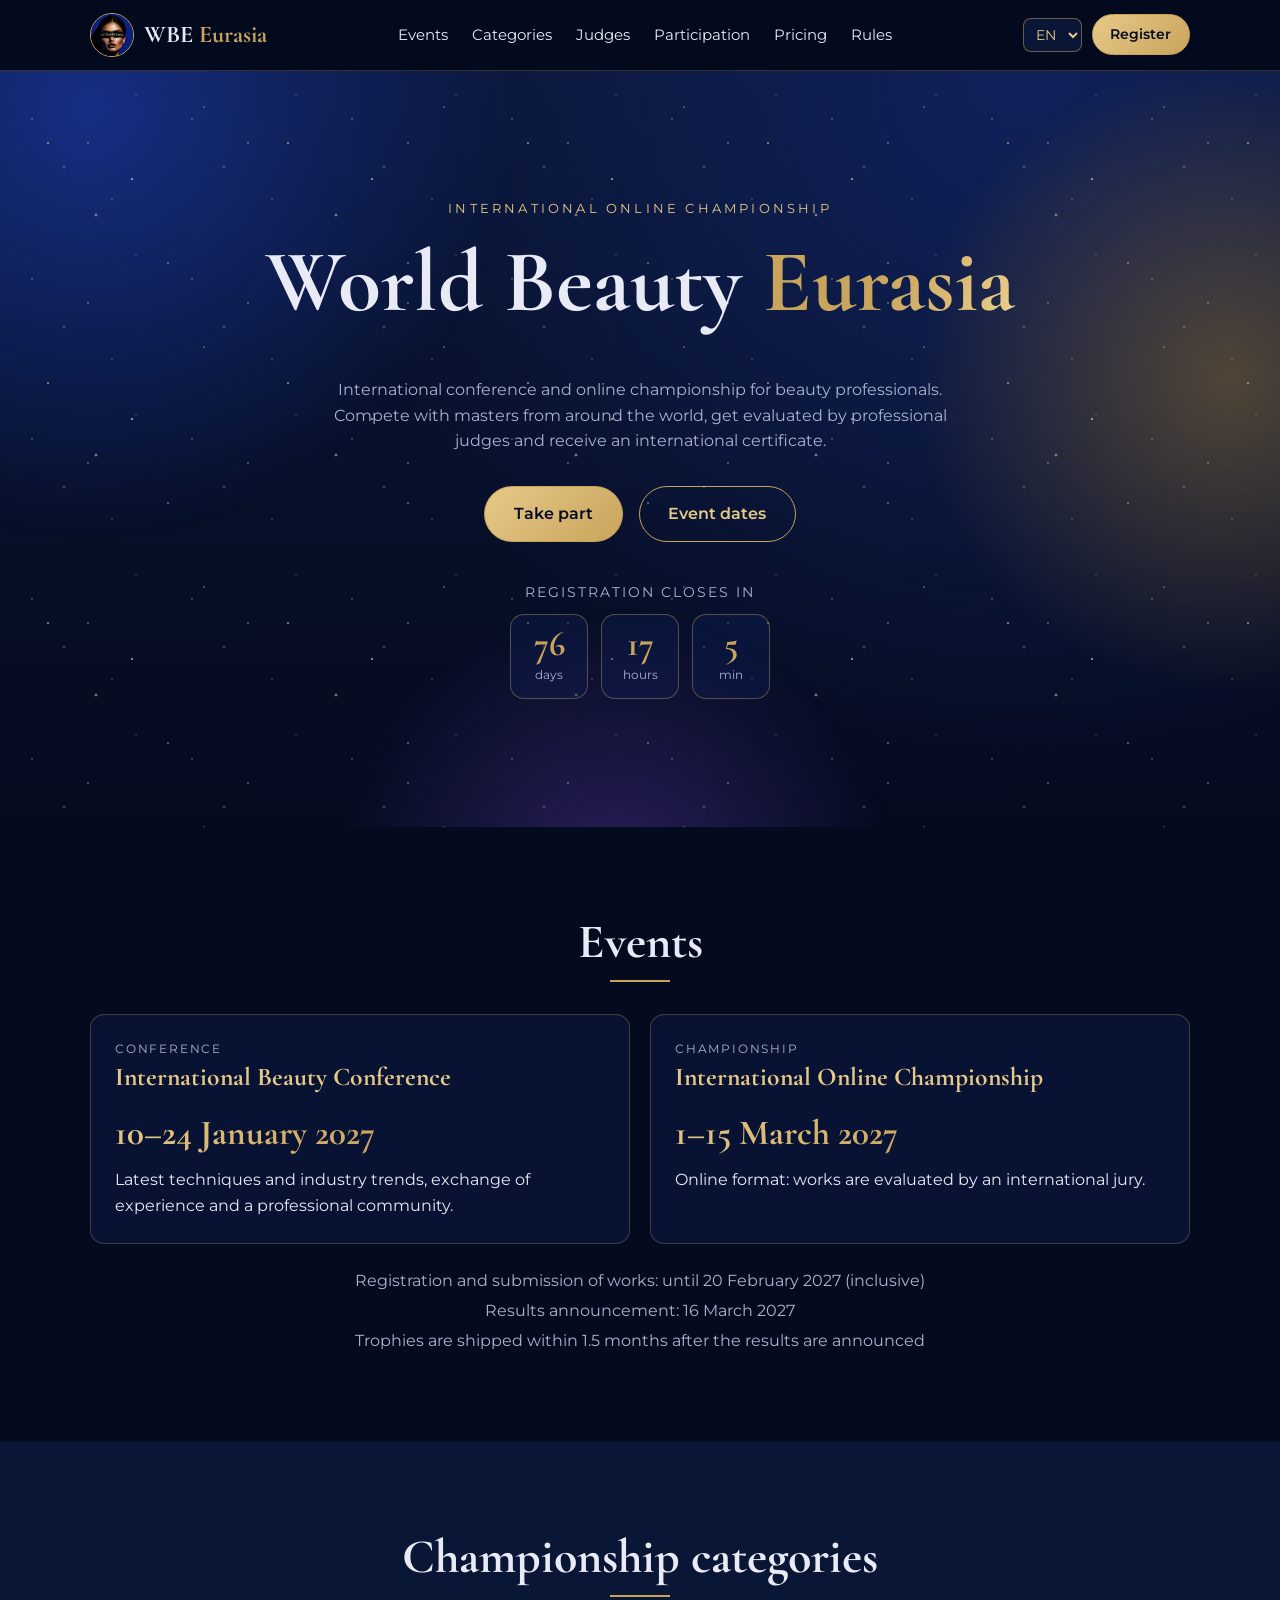
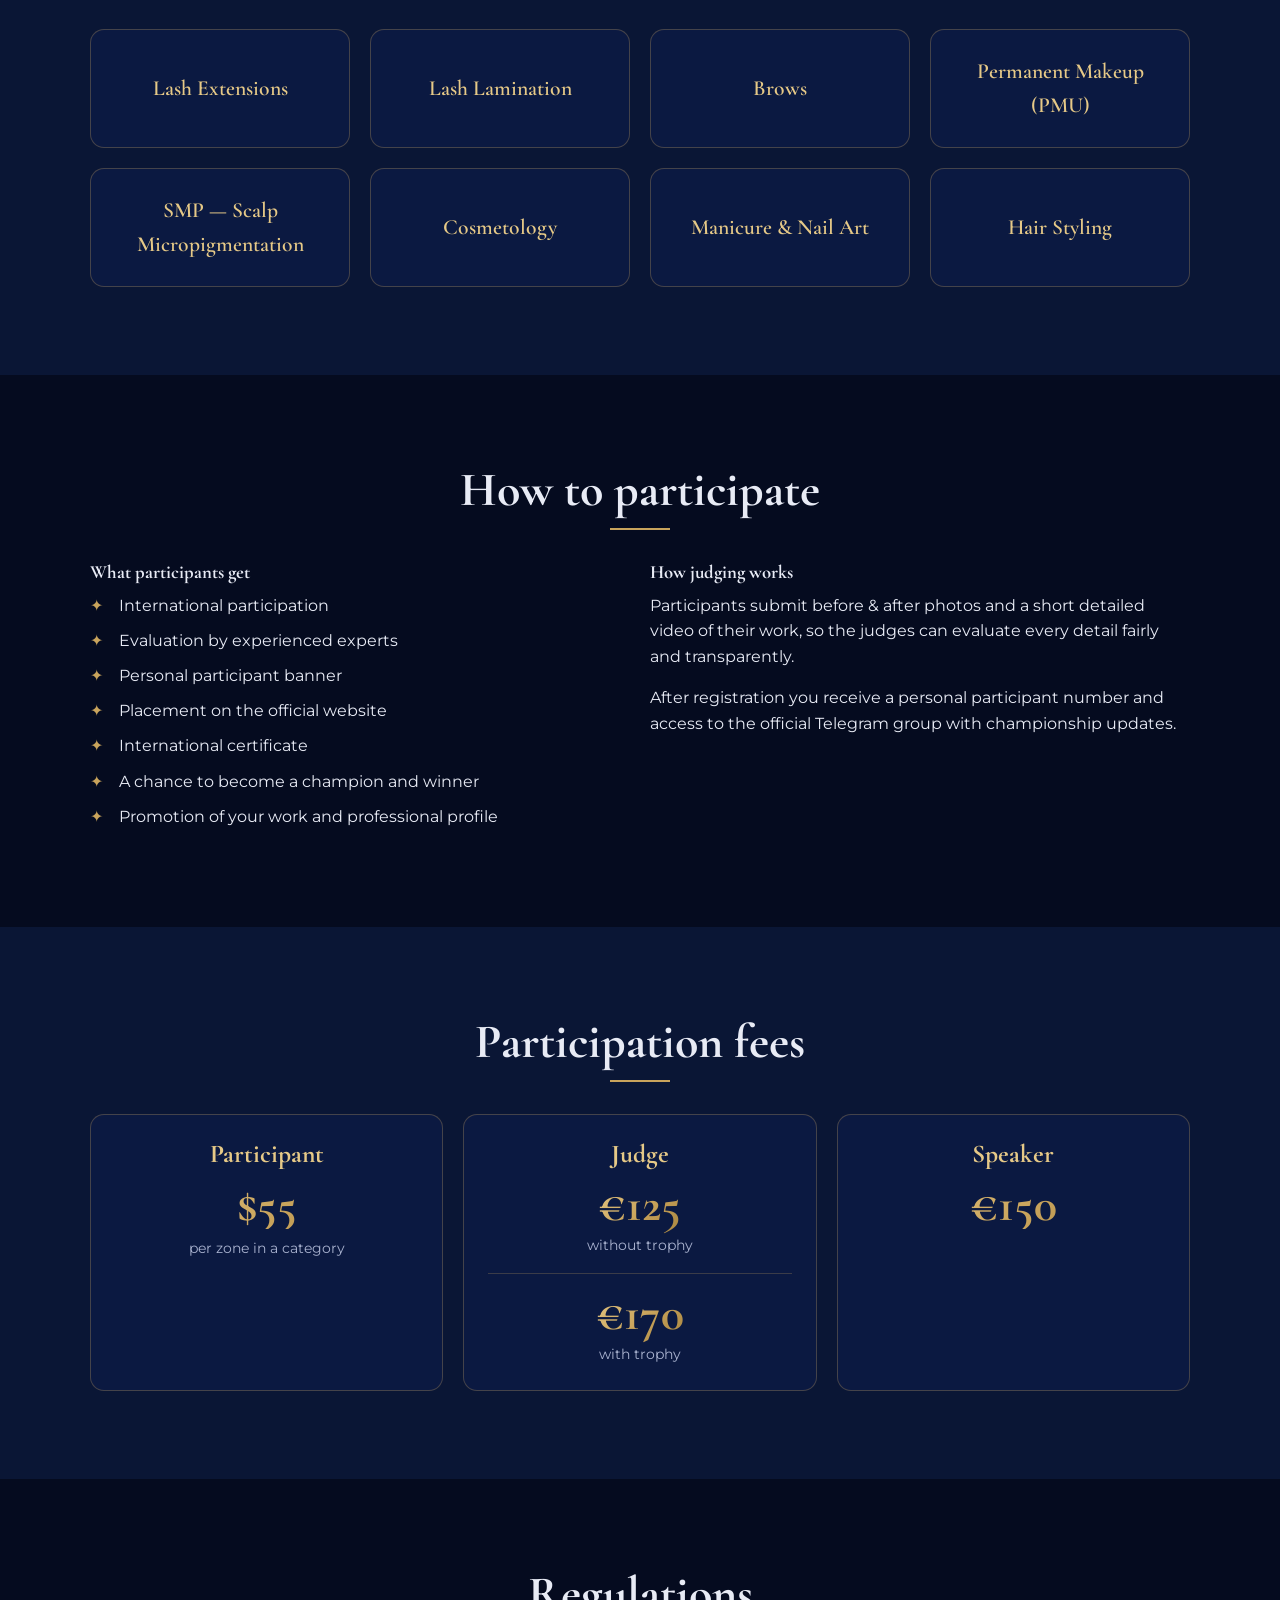
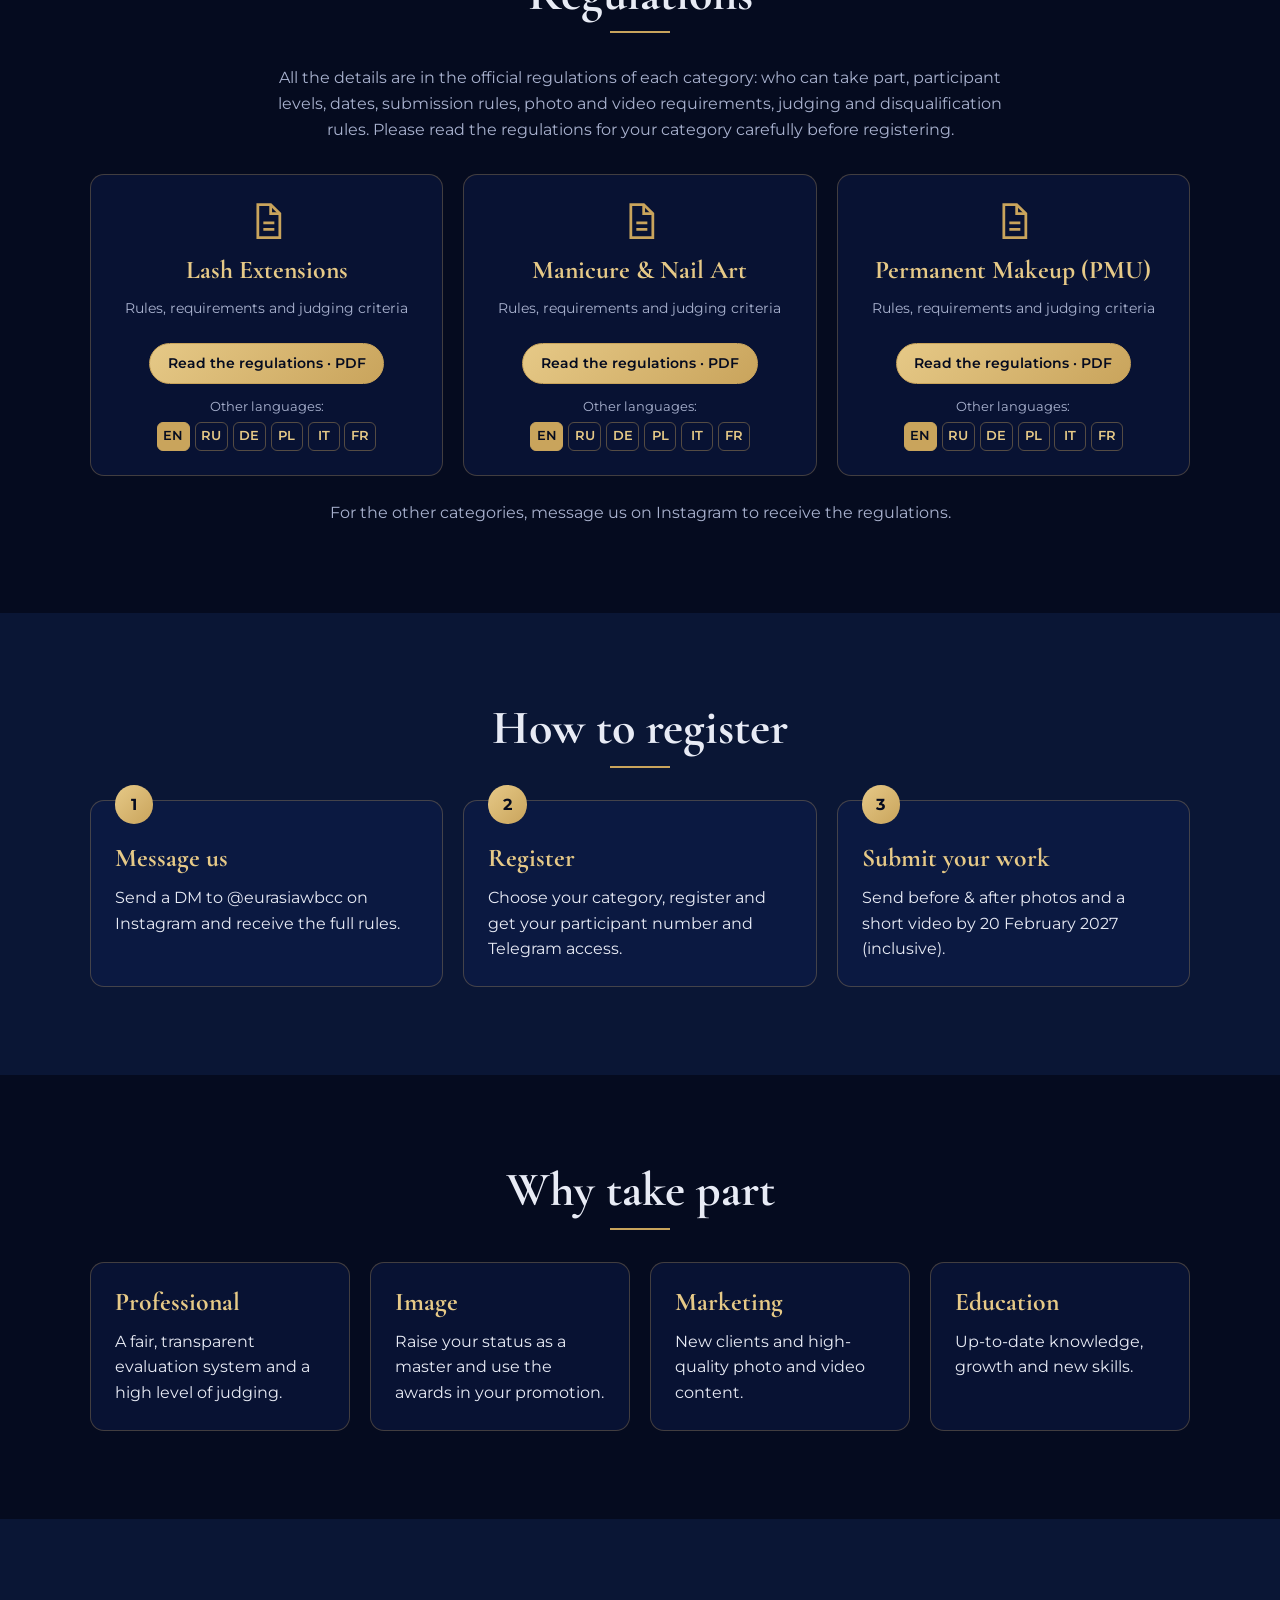
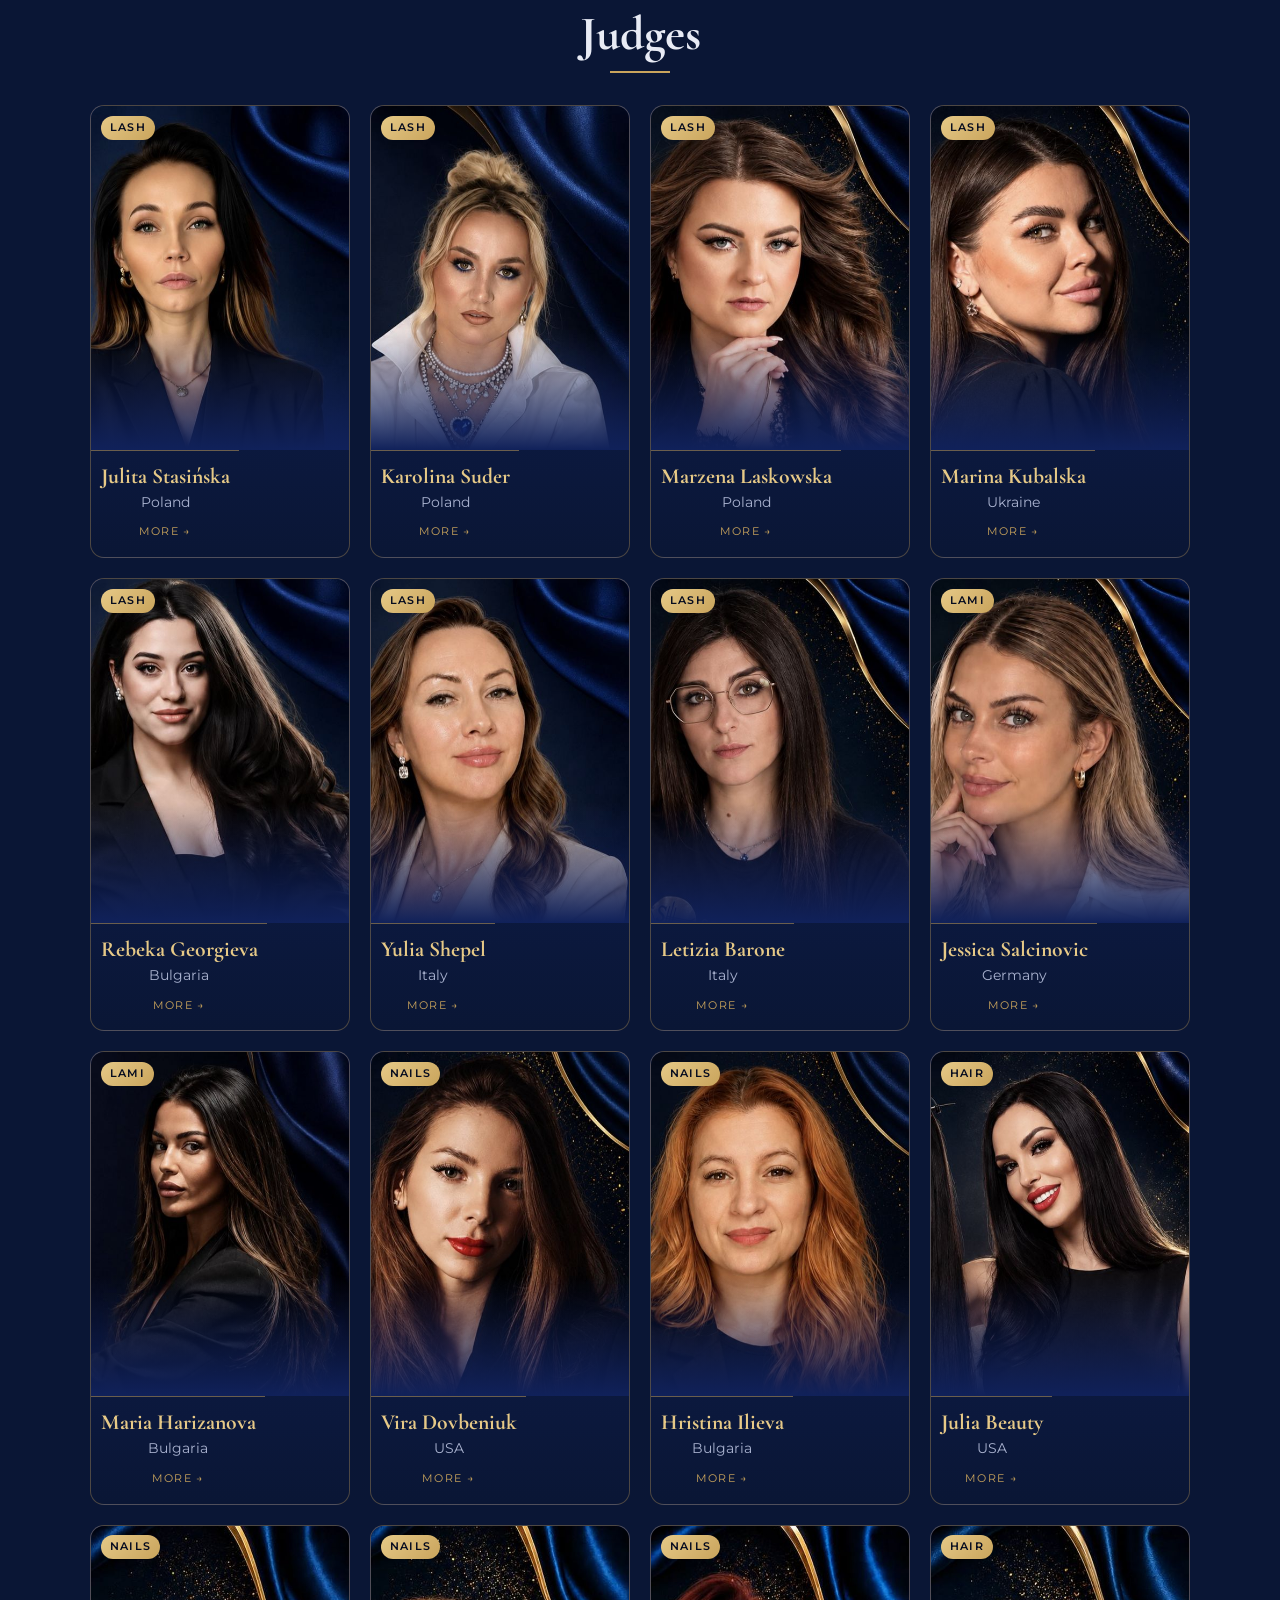
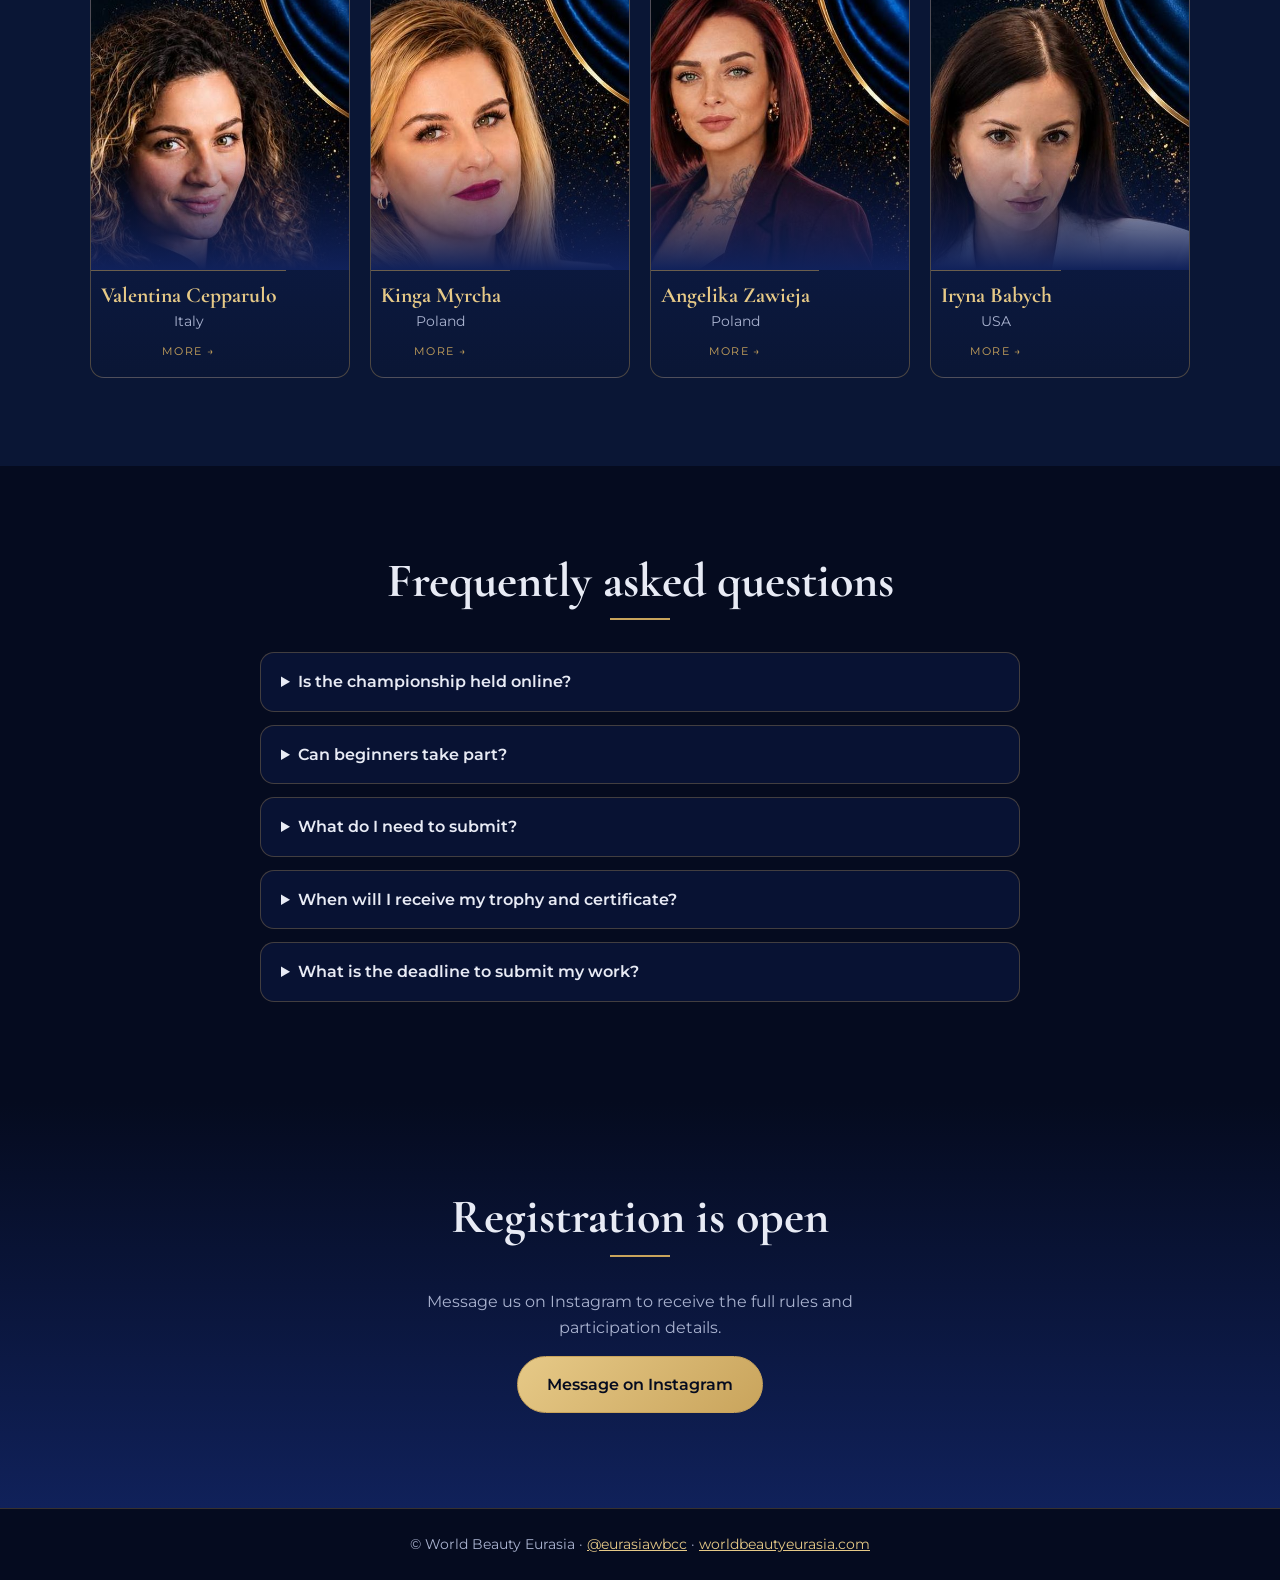
==== commit 38b4236e: "add files" ====
--- a/index.html
+++ b/index.html
@@ -7,10 +7,9 @@
   <meta name="description" content="World Beauty Eurasia: international conference and online beauty championship 2027. Lash, Brows, PMU, Nails, Hair and more. Dates, judges, participation.">
   <!-- SEO: главный адрес страницы (чтобы www и без www не считались дублями) -->
   <link rel="canonical" href="https://worldbeautyeurasia.com/">
-  <!-- Подтверждение прав на сайт: сюда вставить теги из Google Search Console и Яндекс Вебмастера
-  <meta name="google-site-verification" content="...">
-  <meta name="yandex-verification" content="...">
-  -->
+  <!-- Подтверждение прав на сайт для Google Search Console и Яндекс Вебмастера -->
+  <meta name="google-site-verification" content="z0TTrde1fjot_25jRjjjhE-ipNt1lcJspAoiPgCDG74">
+  <!-- <meta name="yandex-verification" content="..."> -->
 
   <!-- Превью ссылки в WhatsApp, Telegram, Facebook, X (картинка 1200×630) -->
   <meta property="og:type" content="website">
